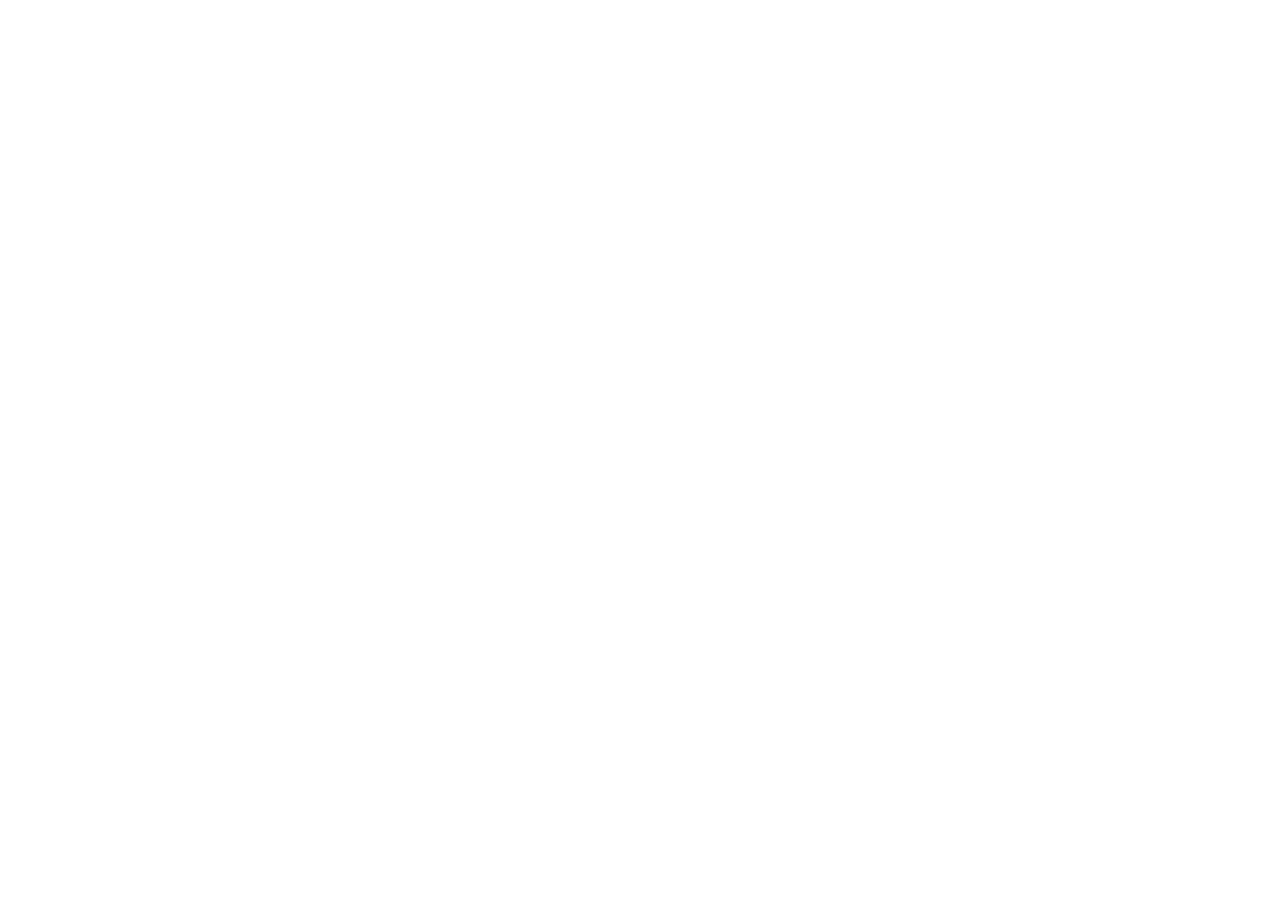
==== dronected.html @ 22ac74b8 "add css and two pages" ====
<!DOCTYPE html>
<html lang="en">
<head>
    <!-- Required meta tags -->
    <meta charset="utf-8">
    <meta name="viewport" content="width=device-width, initial-scale=1, shrink-to-fit=no">
    <link rel="stylesheet" href="index.css">
    <!-- Bootstrap CSS -->
    <link rel="stylesheet" href="https://cdn.jsdelivr.net/npm/bootstrap@4.5.3/dist/css/bootstrap.min.css" integrity="sha384-TX8t27EcRE3e/ihU7zmQxVncDAy5uIKz4rEkgIXeMed4M0jlfIDPvg6uqKI2xXr2" crossorigin="anonymous">

    <title>Ke Wang - Dronected</title>
</head>
<body>
    <script src="https://code.jquery.com/jquery-3.5.1.slim.min.js" integrity="sha384-DfXdz2htPH0lsSSs5nCTpuj/zy4C+OGpamoFVy38MVBnE+IbbVYUew+OrCXaRkfj" crossorigin="anonymous"></script>
    <script src="https://cdn.jsdelivr.net/npm/bootstrap@4.5.3/dist/js/bootstrap.bundle.min.js" integrity="sha384-ho+j7jyWK8fNQe+A12Hb8AhRq26LrZ/JpcUGGOn+Y7RsweNrtN/tE3MoK7ZeZDyx" crossorigin="anonymous"></script>
    

</body>
</html>
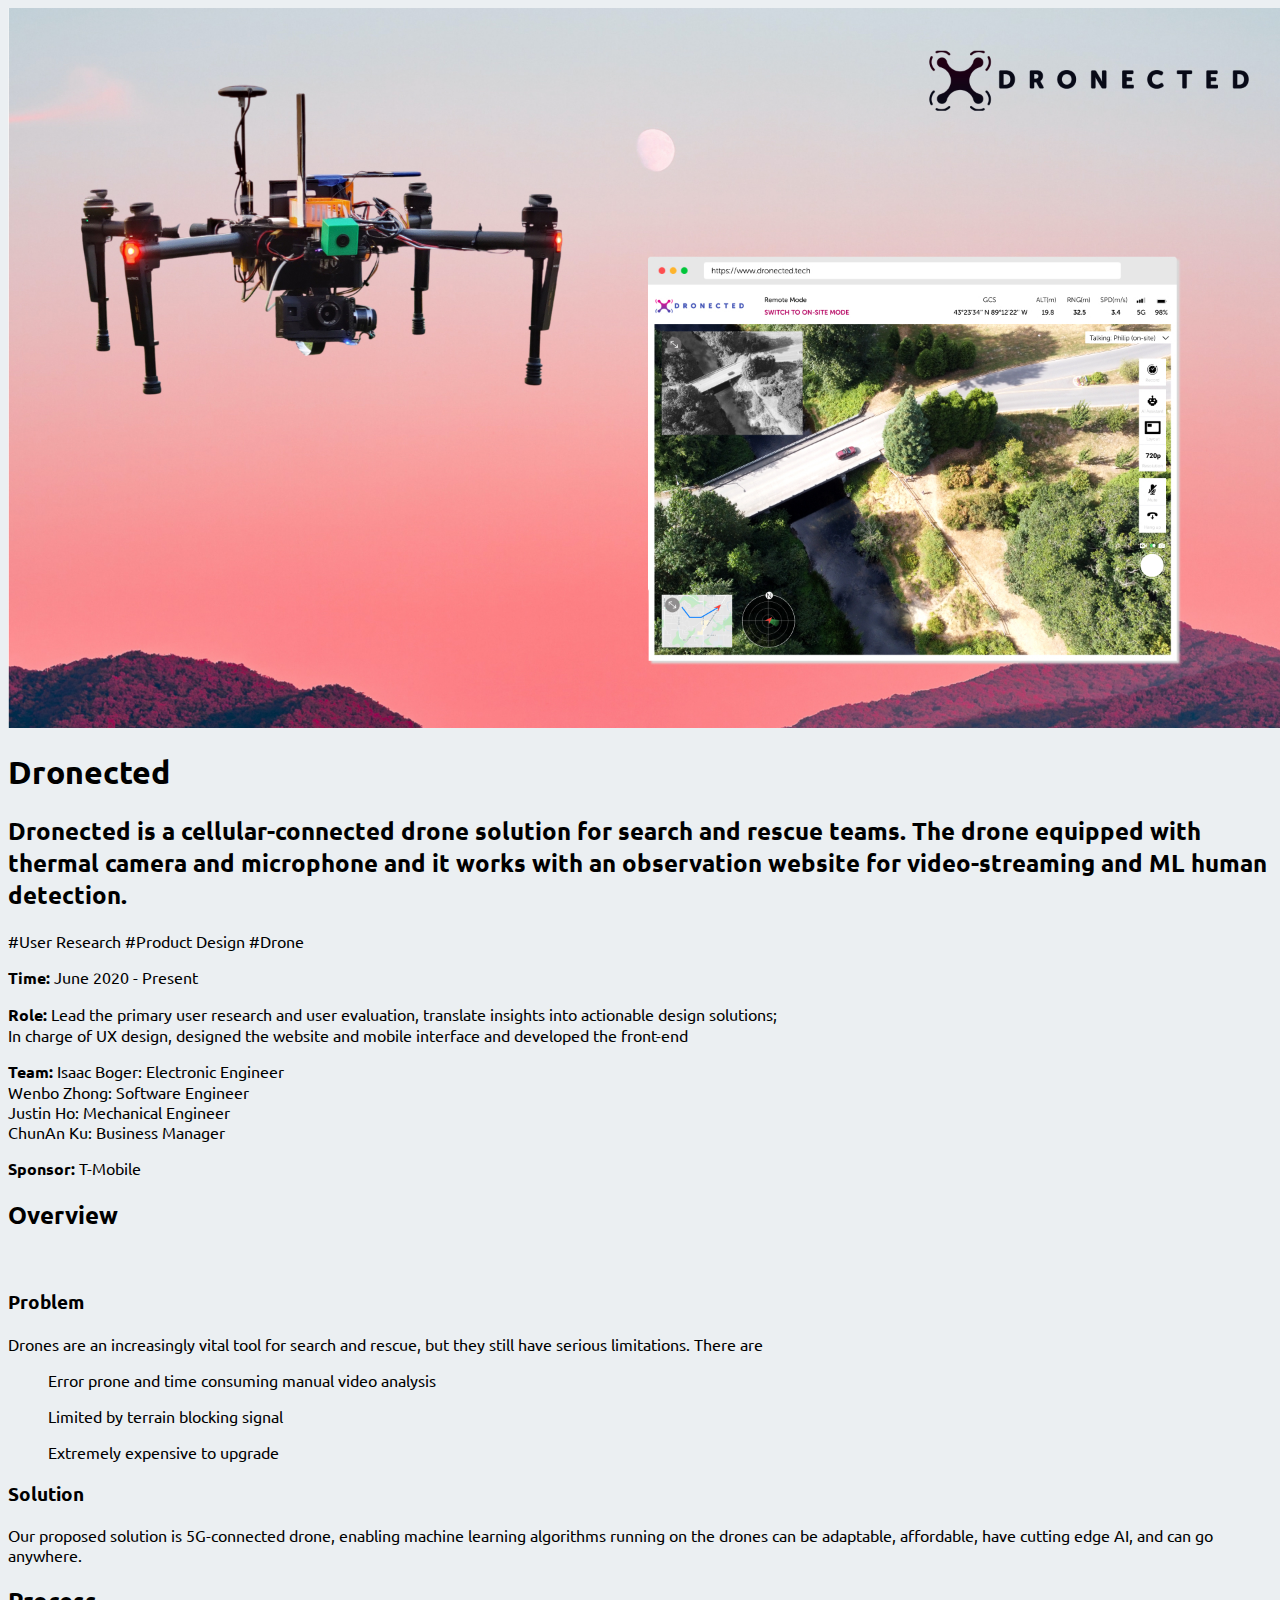
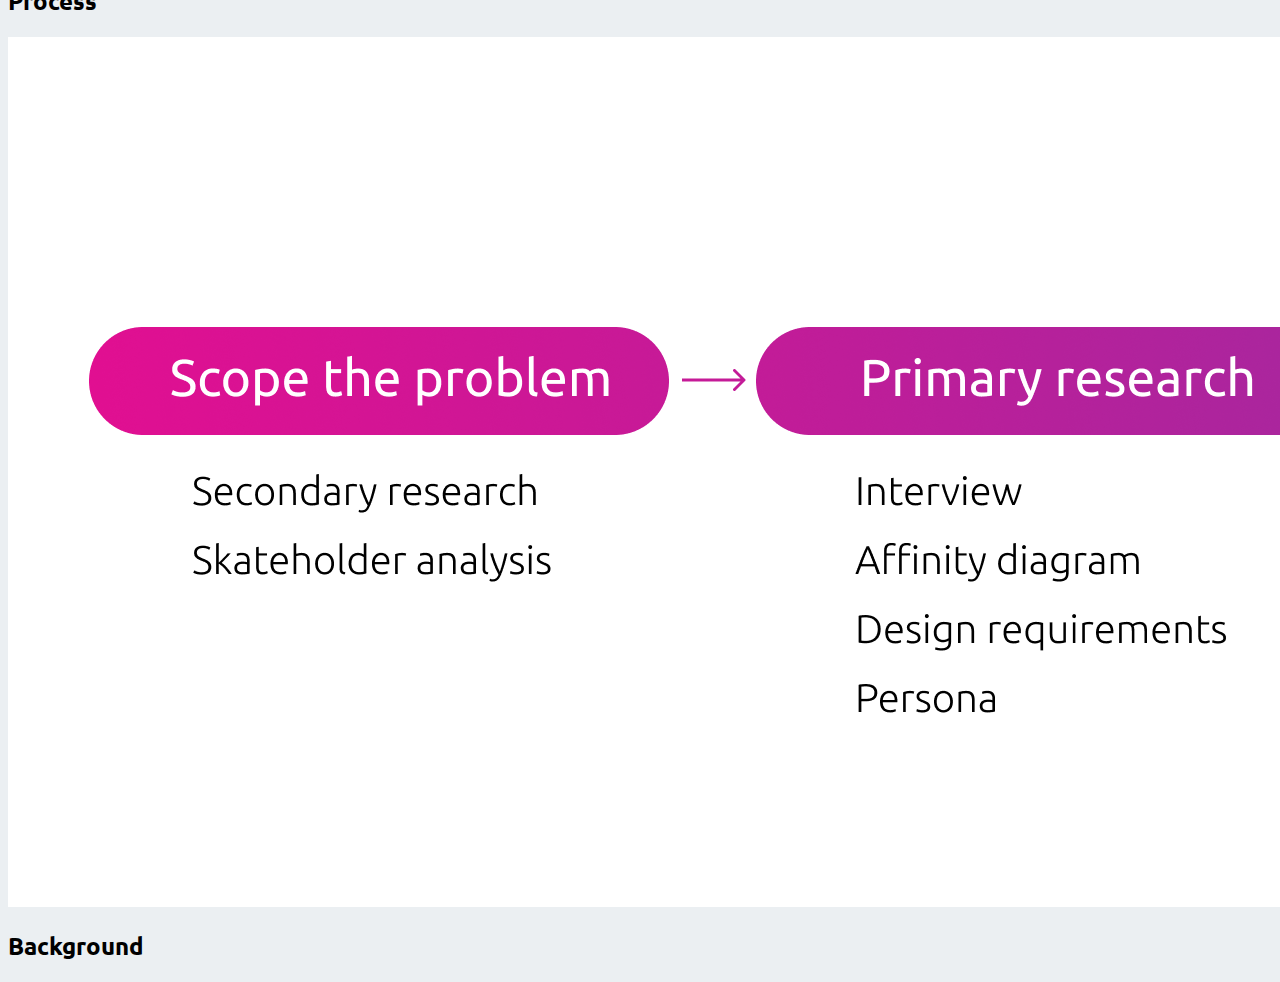
==== commit c08cfab1: "add content and style" ====
--- a/dronected.html
+++ b/dronected.html
@@ -4,16 +4,51 @@
     <!-- Required meta tags -->
     <meta charset="utf-8">
     <meta name="viewport" content="width=device-width, initial-scale=1, shrink-to-fit=no">
-    <link rel="stylesheet" href="index.css">
     <!-- Bootstrap CSS -->
     <link rel="stylesheet" href="https://cdn.jsdelivr.net/npm/bootstrap@4.5.3/dist/css/bootstrap.min.css" integrity="sha384-TX8t27EcRE3e/ihU7zmQxVncDAy5uIKz4rEkgIXeMed4M0jlfIDPvg6uqKI2xXr2" crossorigin="anonymous">
-
+    <link rel="stylesheet" href="index.css">
+    <link rel="preconnect" href="https://fonts.gstatic.com">
+    <link href="https://fonts.googleapis.com/css2?family=Ubuntu:wght@300&display=swap" rel="stylesheet">
     <title>Ke Wang - Dronected</title>
 </head>
 <body>
     <script src="https://code.jquery.com/jquery-3.5.1.slim.min.js" integrity="sha384-DfXdz2htPH0lsSSs5nCTpuj/zy4C+OGpamoFVy38MVBnE+IbbVYUew+OrCXaRkfj" crossorigin="anonymous"></script>
     <script src="https://cdn.jsdelivr.net/npm/bootstrap@4.5.3/dist/js/bootstrap.bundle.min.js" integrity="sha384-ho+j7jyWK8fNQe+A12Hb8AhRq26LrZ/JpcUGGOn+Y7RsweNrtN/tE3MoK7ZeZDyx" crossorigin="anonymous"></script>
-    
+    <img id="banner" src="res/Desktop%20-%205.jpg">
+    <div class="container">
+        <div class="my-5">
+            <h1>Dronected</h1>
+            <h2>Dronected is a cellular-connected drone solution for search and rescue teams. The drone equipped with thermal camera and microphone and it works with an observation website for video-streaming and ML human detection.</h2>
+            <p class="hashtag"> #User Research #Product Design #Drone</p>
+            <p> <b>Time: </b> June 2020 - Present</p>
+            <p> <b>Role: </b> Lead the primary user research and user evaluation, translate insights into actionable design solutions; <br> In charge of UX design, designed the website and mobile interface and developed the front-end</p>
+            <p> <b>Team: </b> Isaac Boger: Electronic Engineer <br> Wenbo Zhong: Software Engineer <br> Justin Ho: Mechanical Engineer <br> ChunAn Ku: Business Manager</p>
+            <p> <b>Sponsor: </b> T-Mobile</p>
+        </div>
+        <div class="my-2">
+            <h2>Overview</h2>
+            <br>
+            <h3>Problem</h3>
+            <p>Drones are an increasingly vital tool for search and rescue, but they still have serious limitations. There are </p>
+            <ul> Error prone and time consuming manual video analysis </ul>
+            <ul> Limited by terrain blocking signal</ul>
+            <ul> Extremely expensive to upgrade</ul>
+            <h3>Solution</h3>
+            <p>Our proposed solution is 5G-connected drone, enabling machine learning algorithms running on the
+                drones can be adaptable,
+                affordable,
+                have cutting edge AI,
+                and can go anywhere.
+        </div>
+        <div class="my-2">
+            <h2>Process</h2>
+            <img src="res/Slice%2023.png" class="img-fluid">
+        </div>
+        <div class="my-2">
+            <h2>Background</h2>
+            <p></p>
+        </div>
+    </div>
 
 </body>
 </html>--- a/index.css
+++ b/index.css
@@ -0,0 +1,12 @@
+body{
+    font-family: 'Ubuntu', sans-serif;
+    background-color: #EBEFF2;
+}
+
+#banner{
+    width:100vw;
+}
+
+.section{
+
+}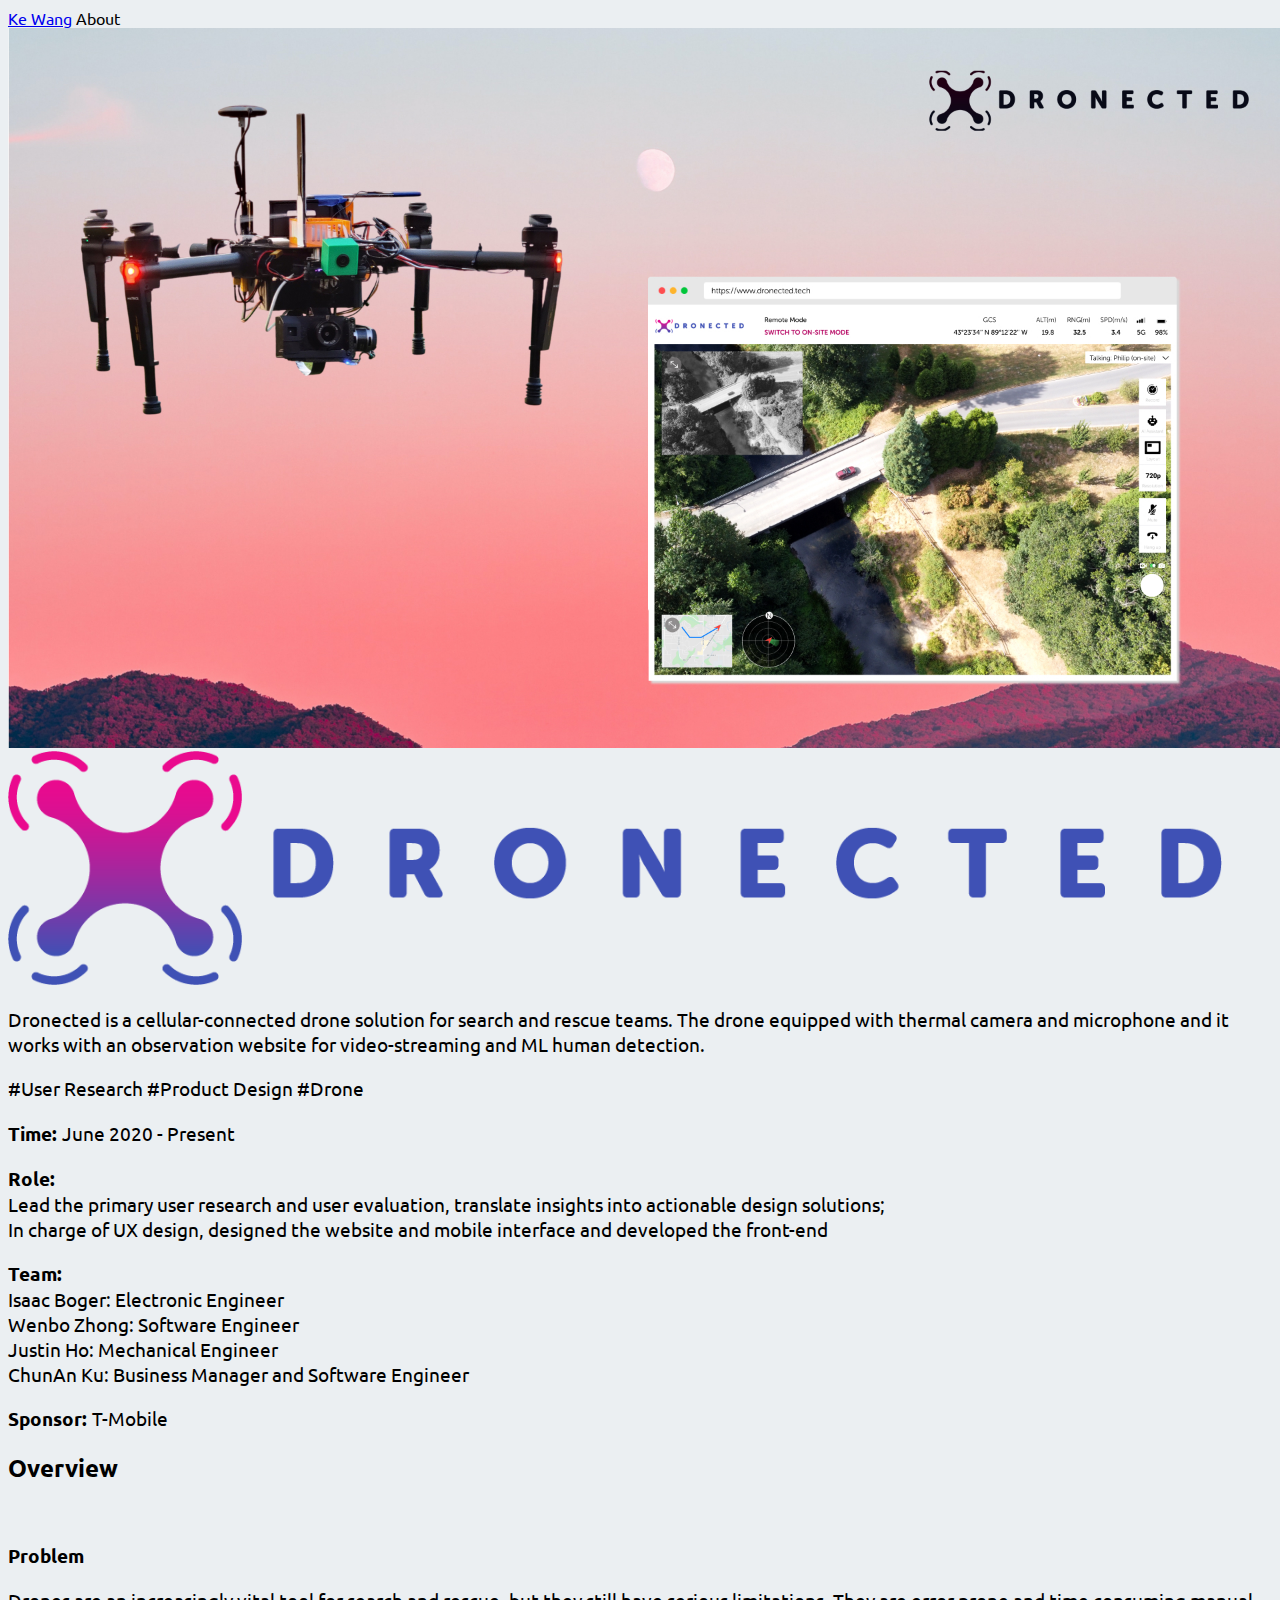
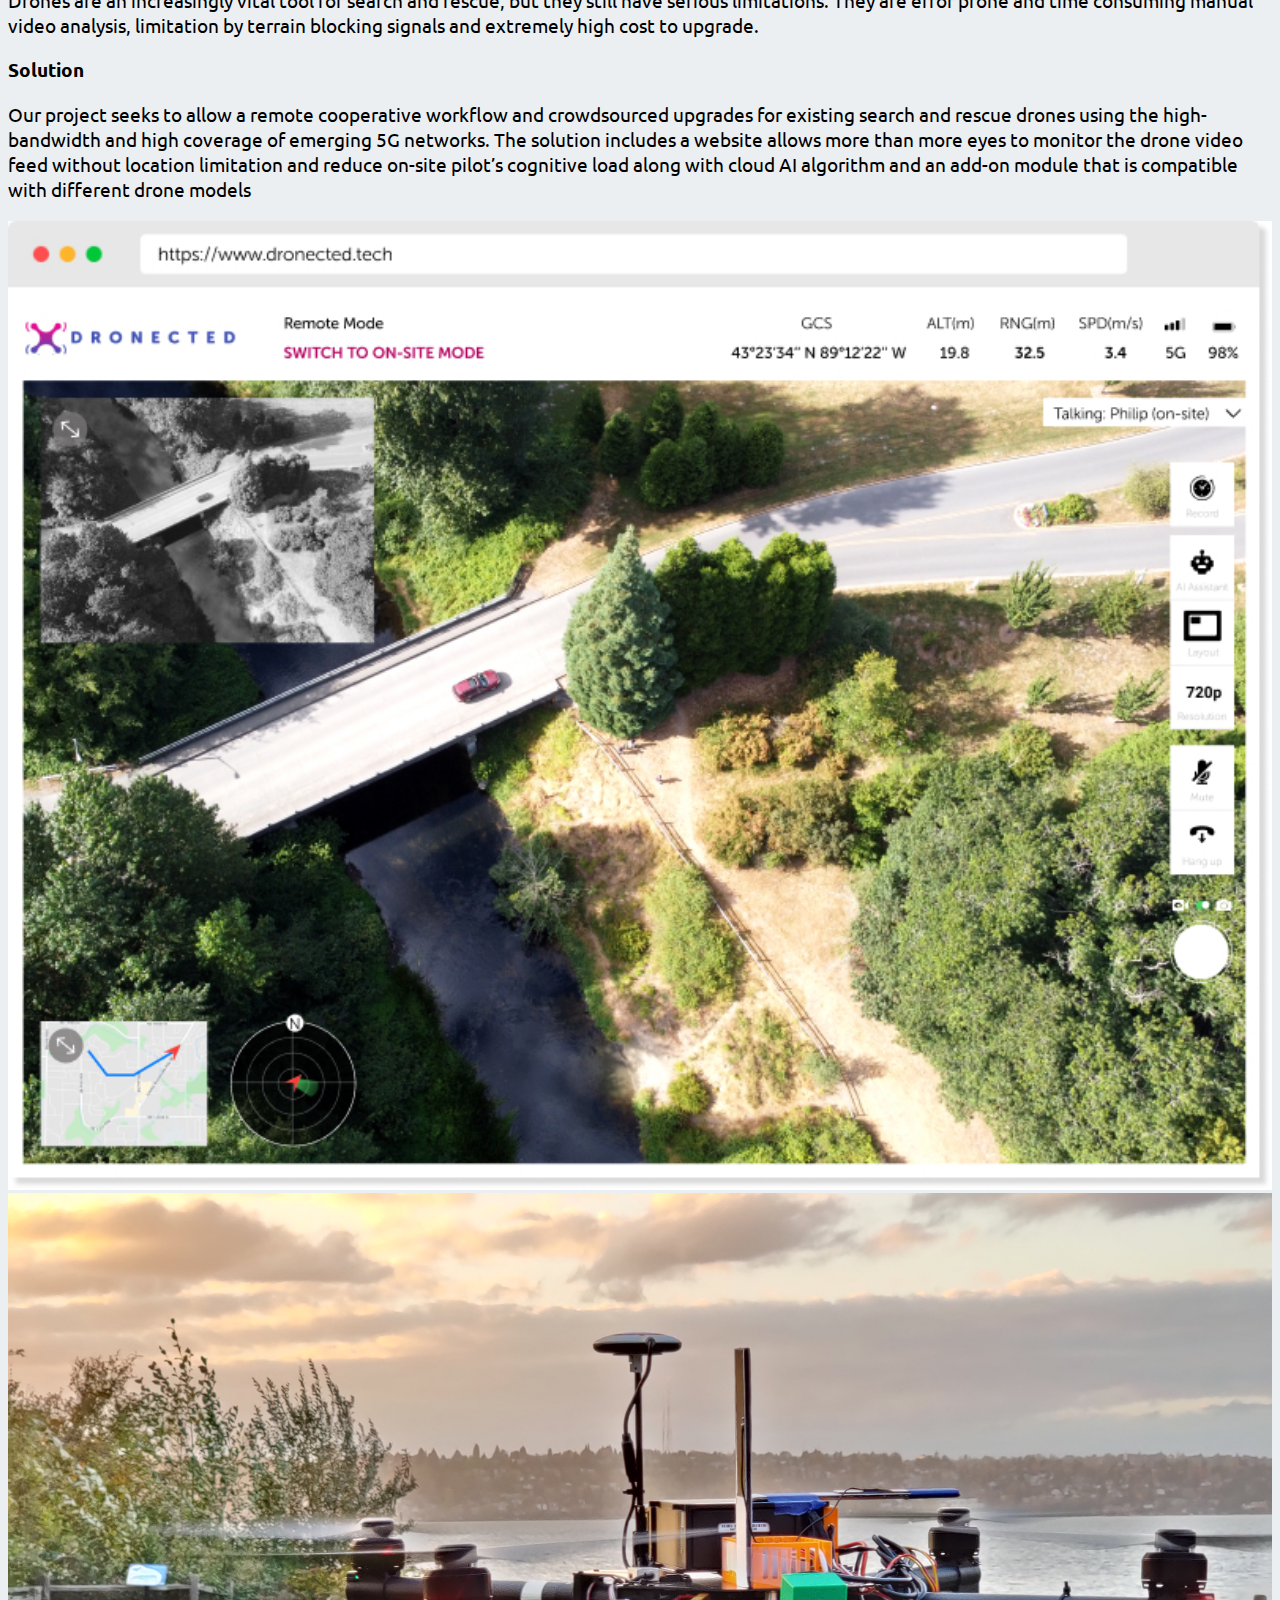
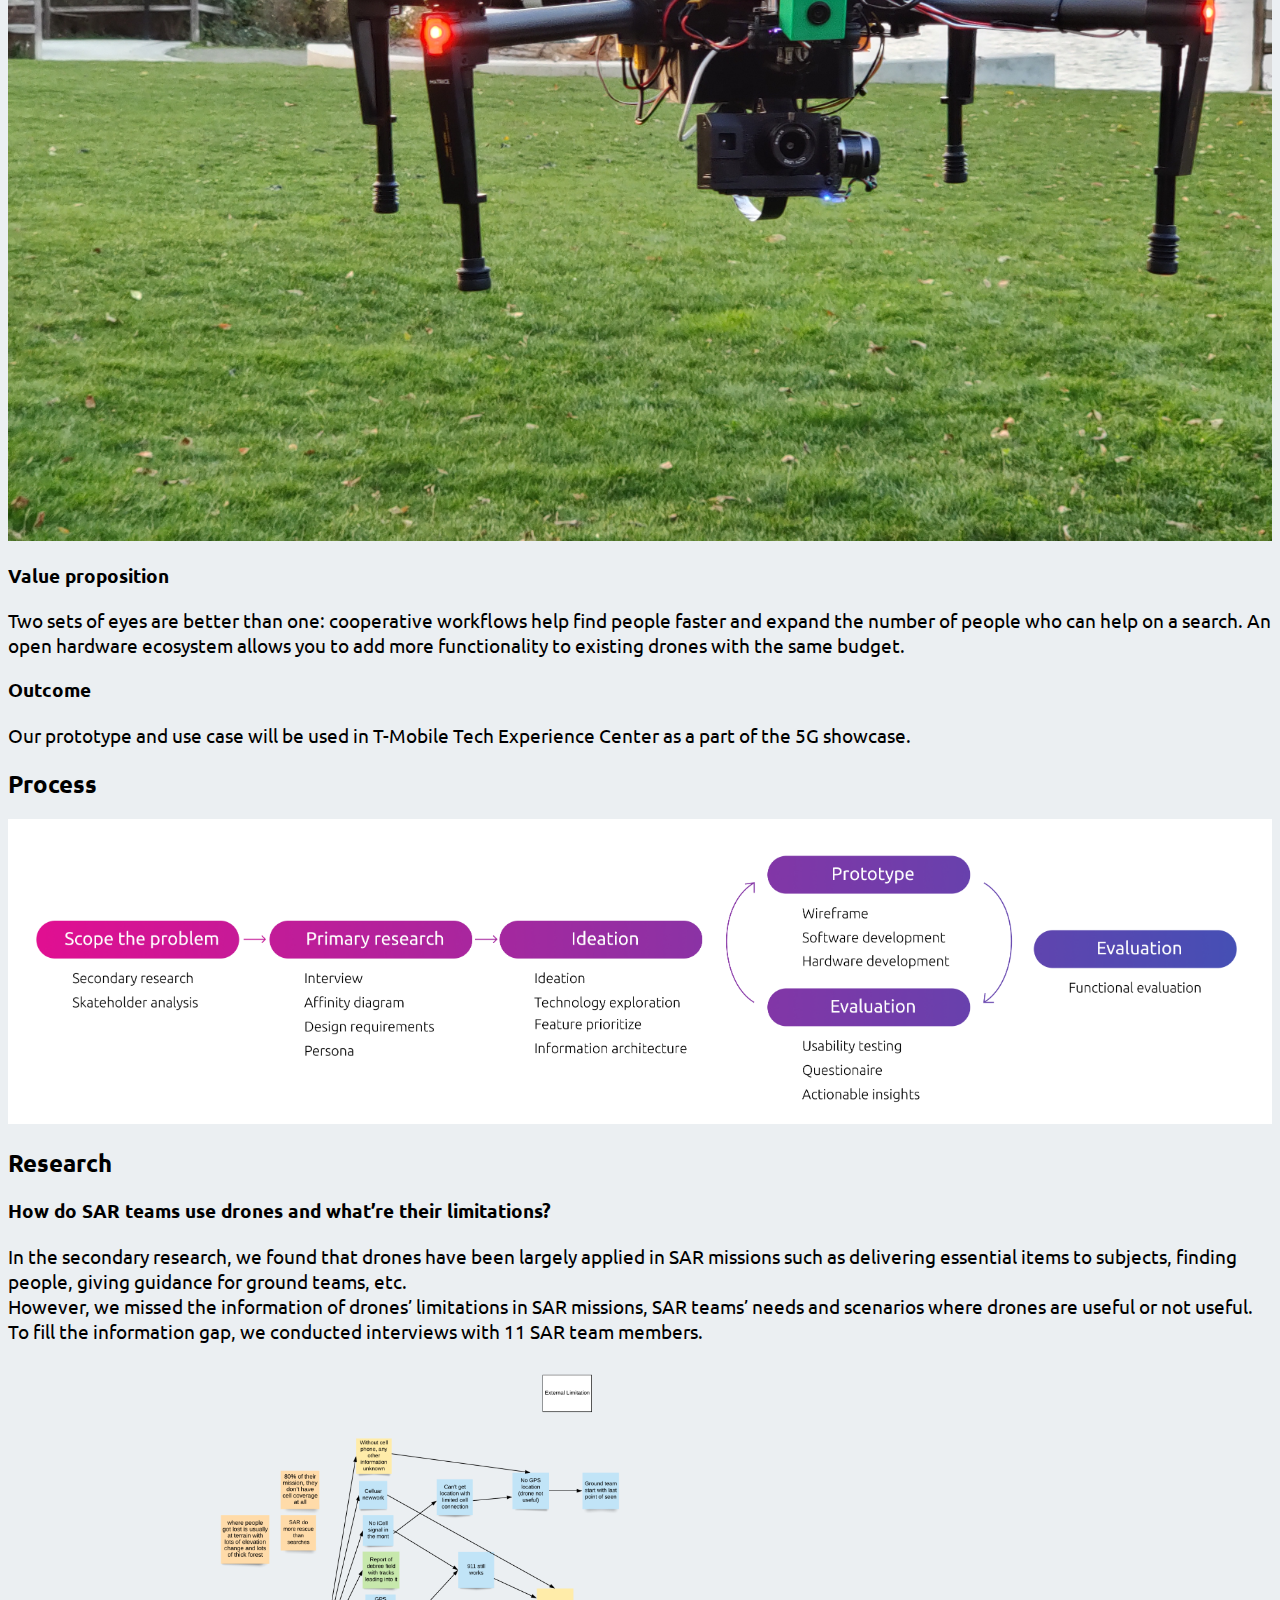
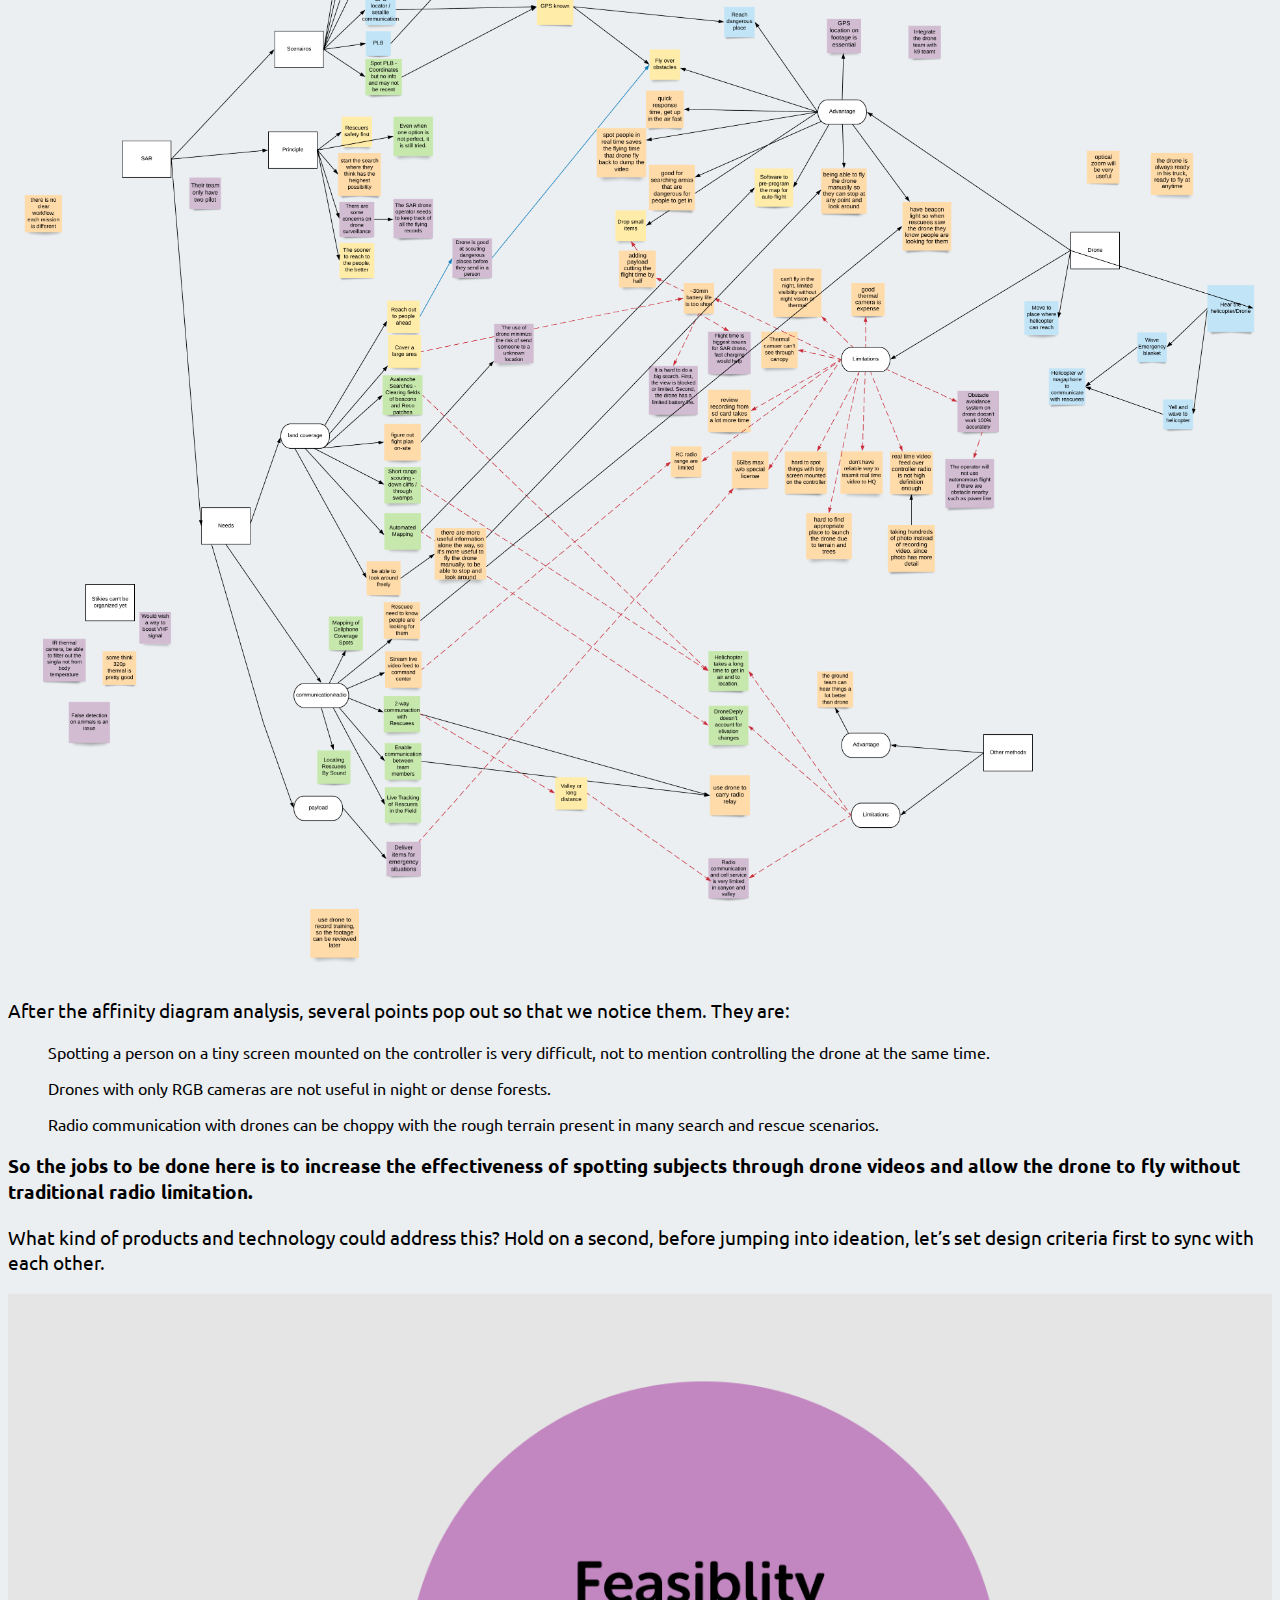
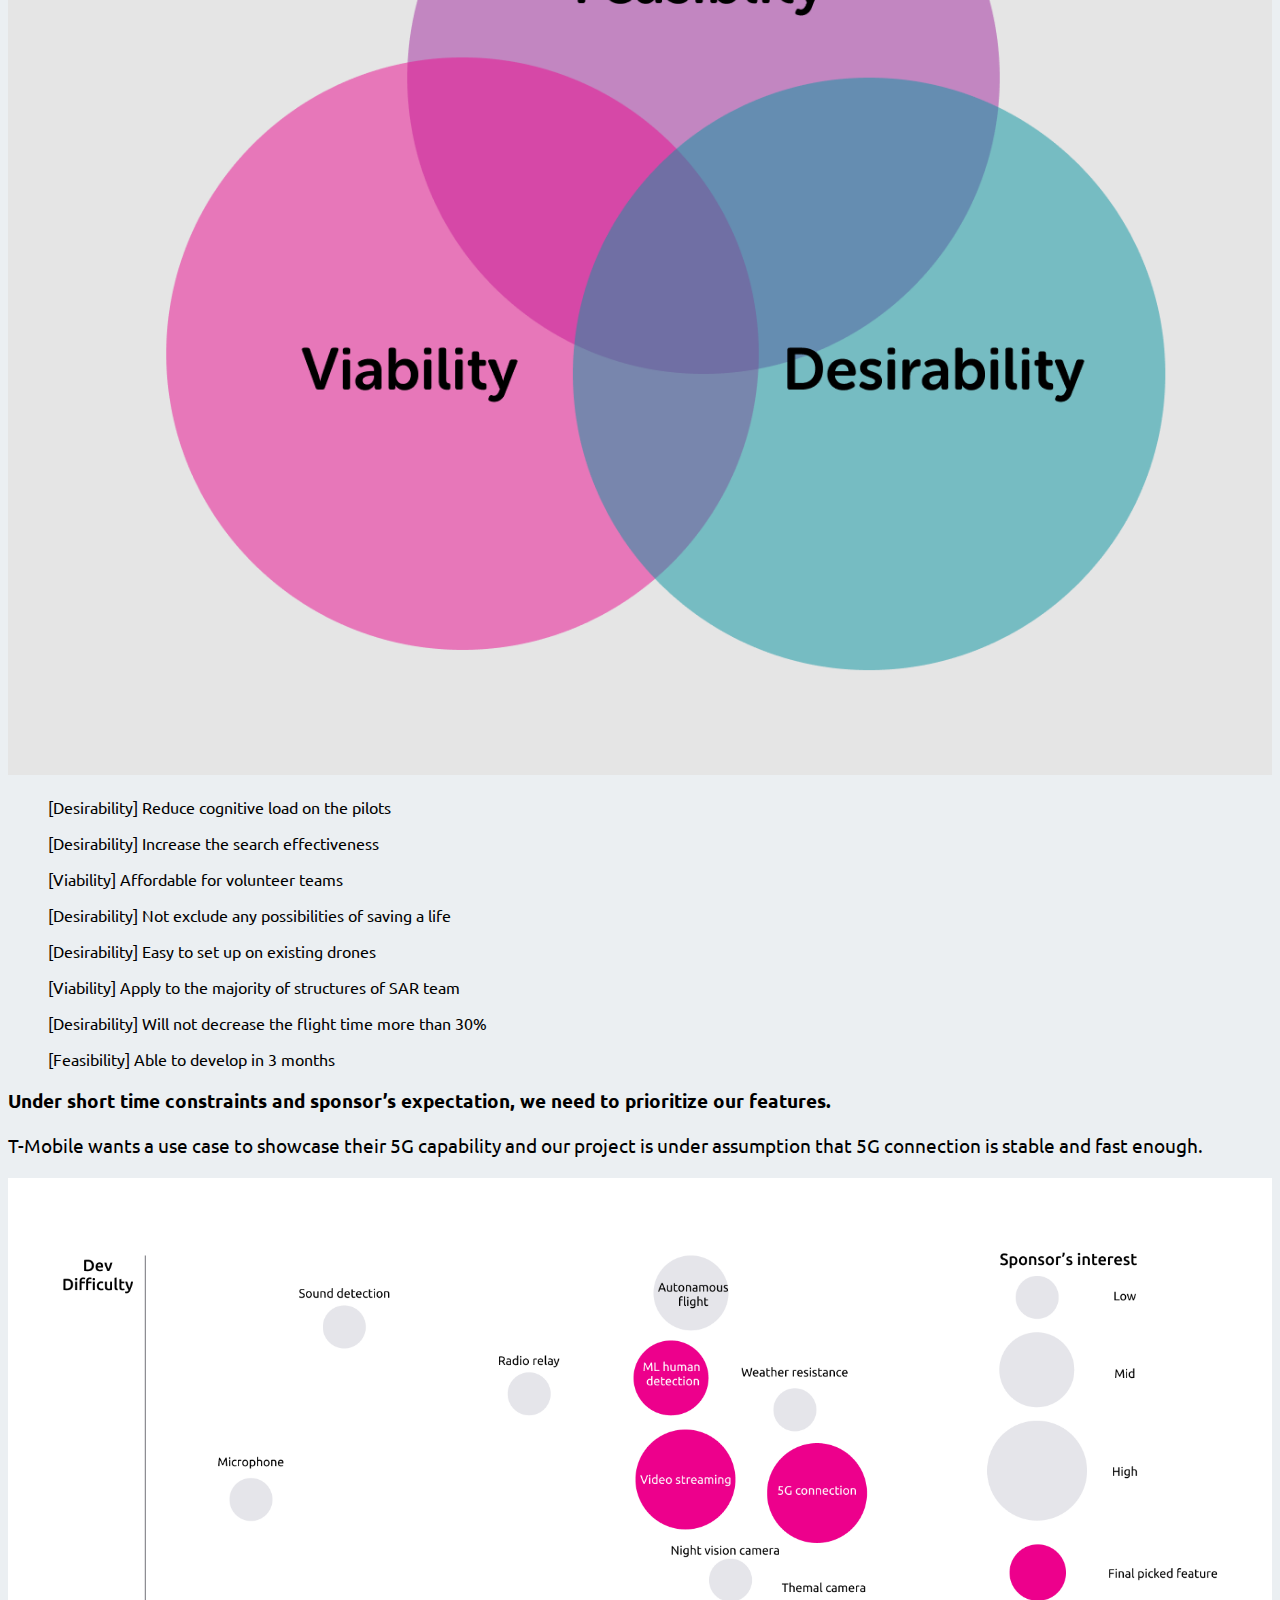
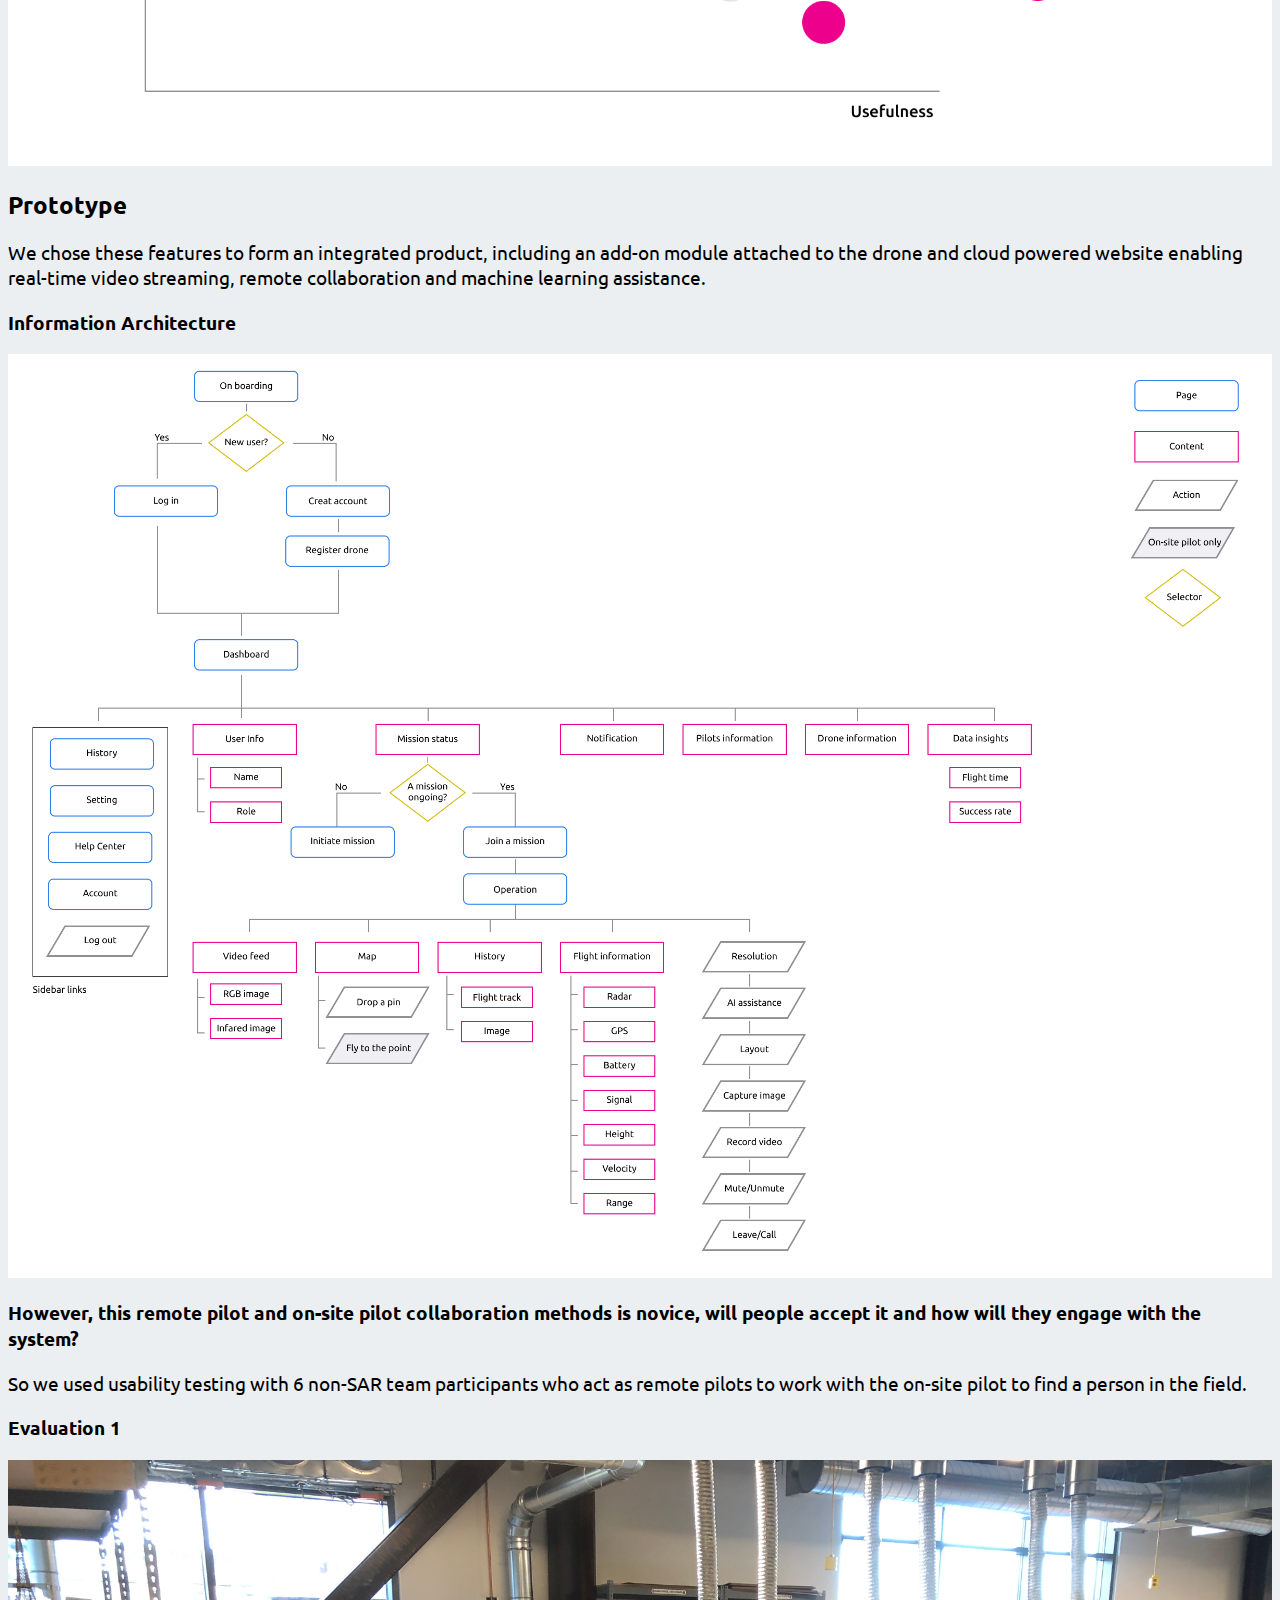
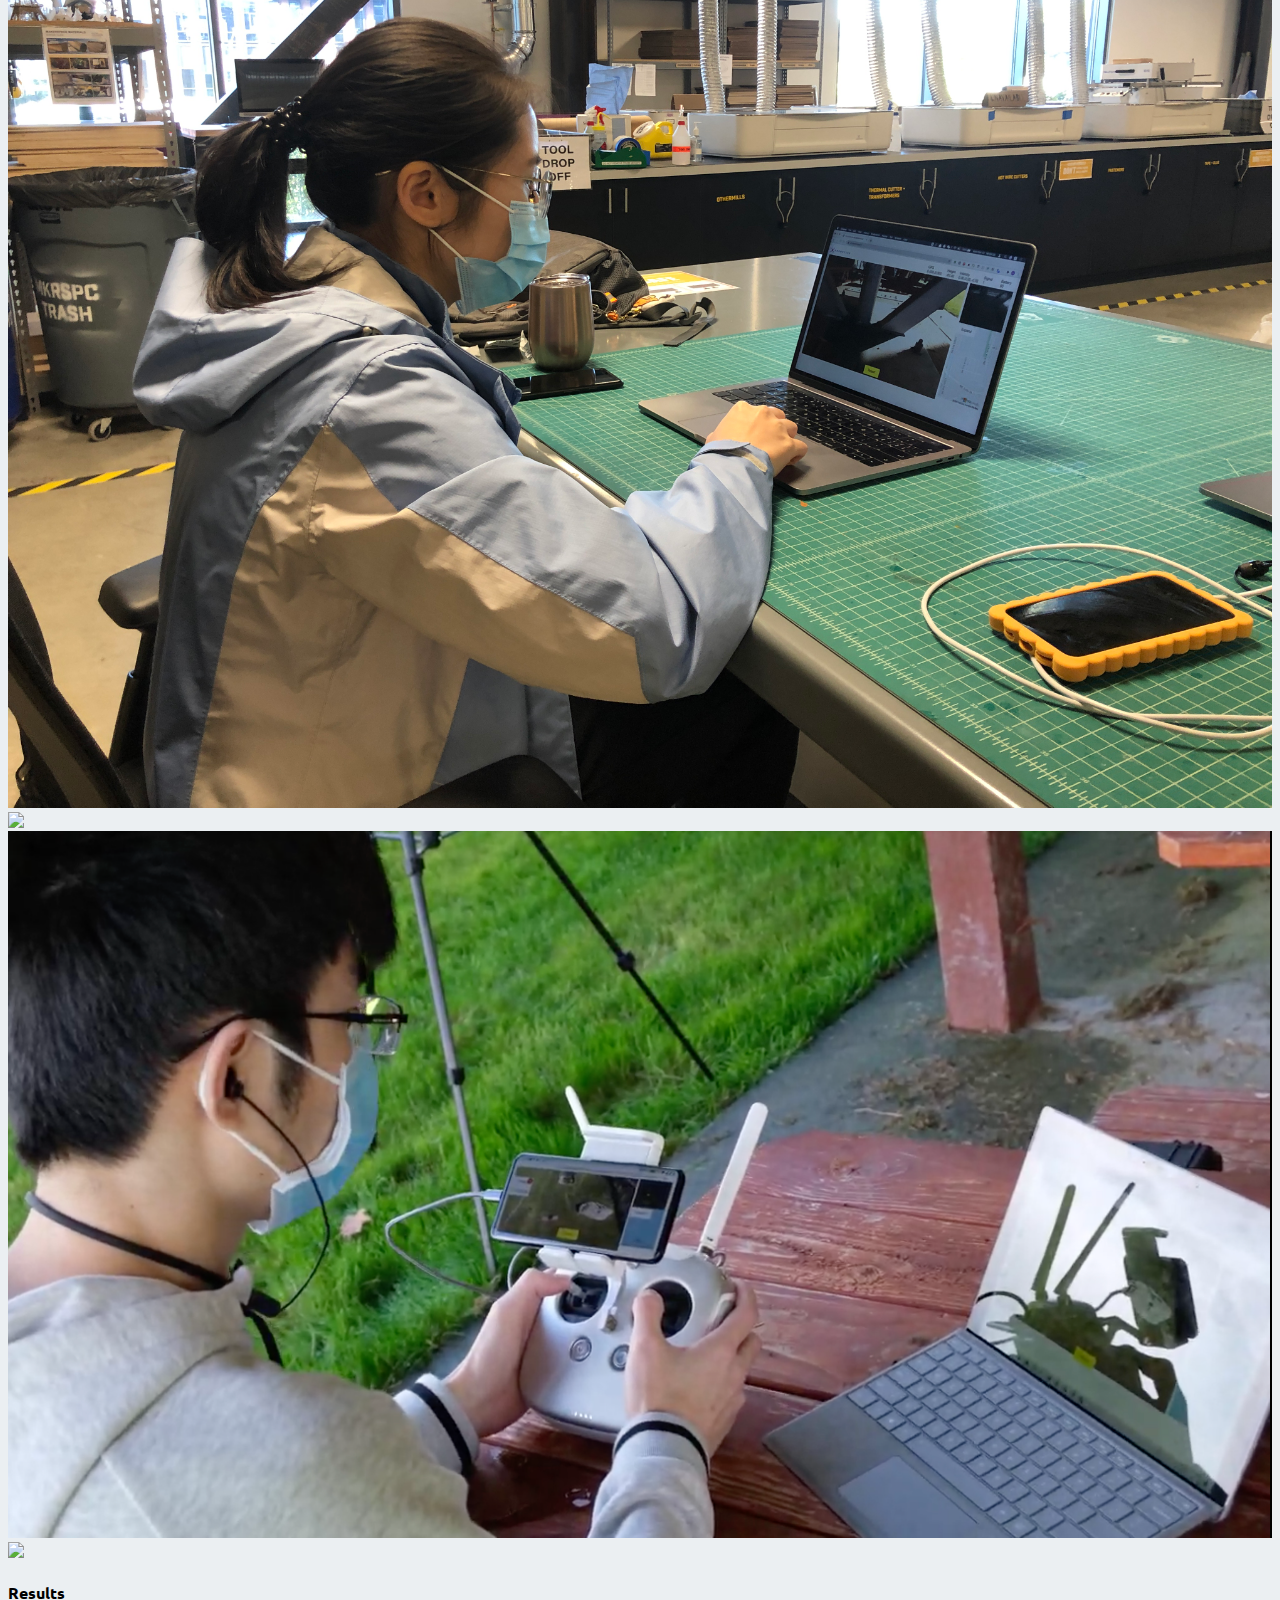
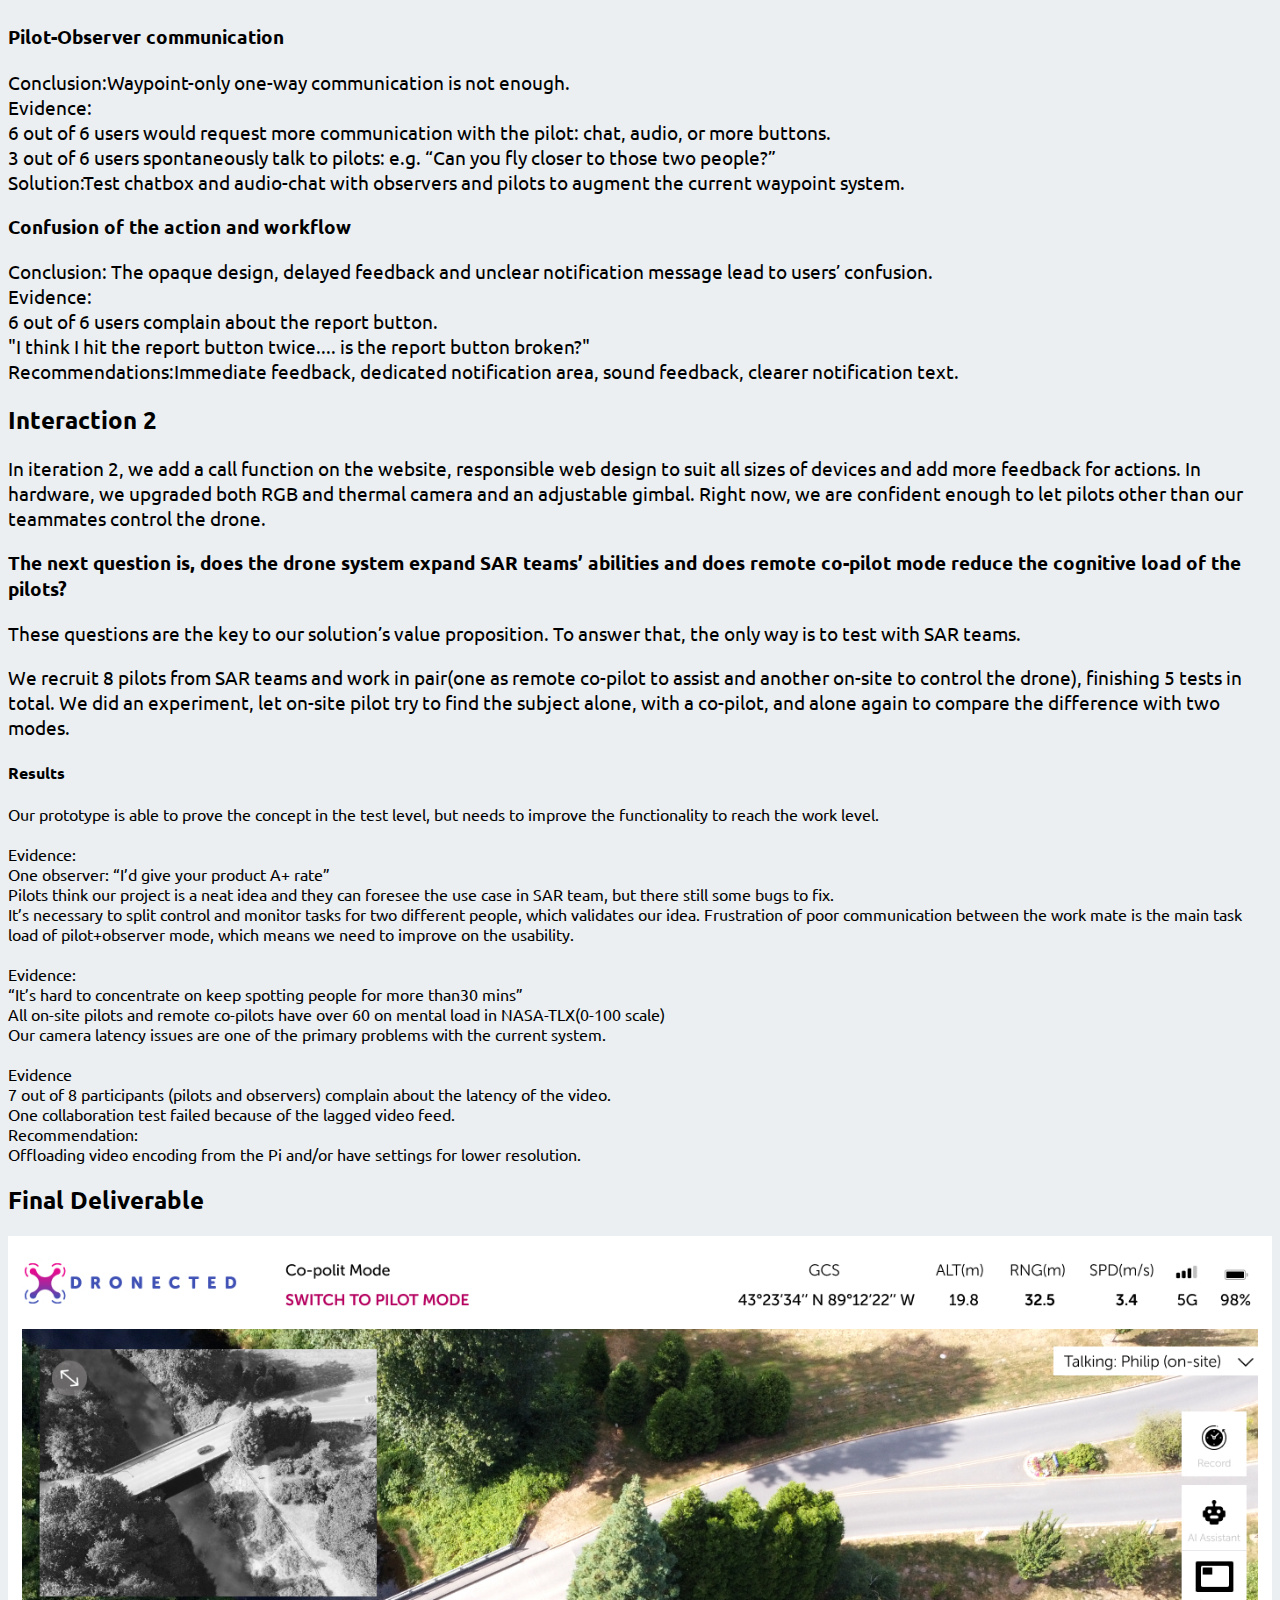
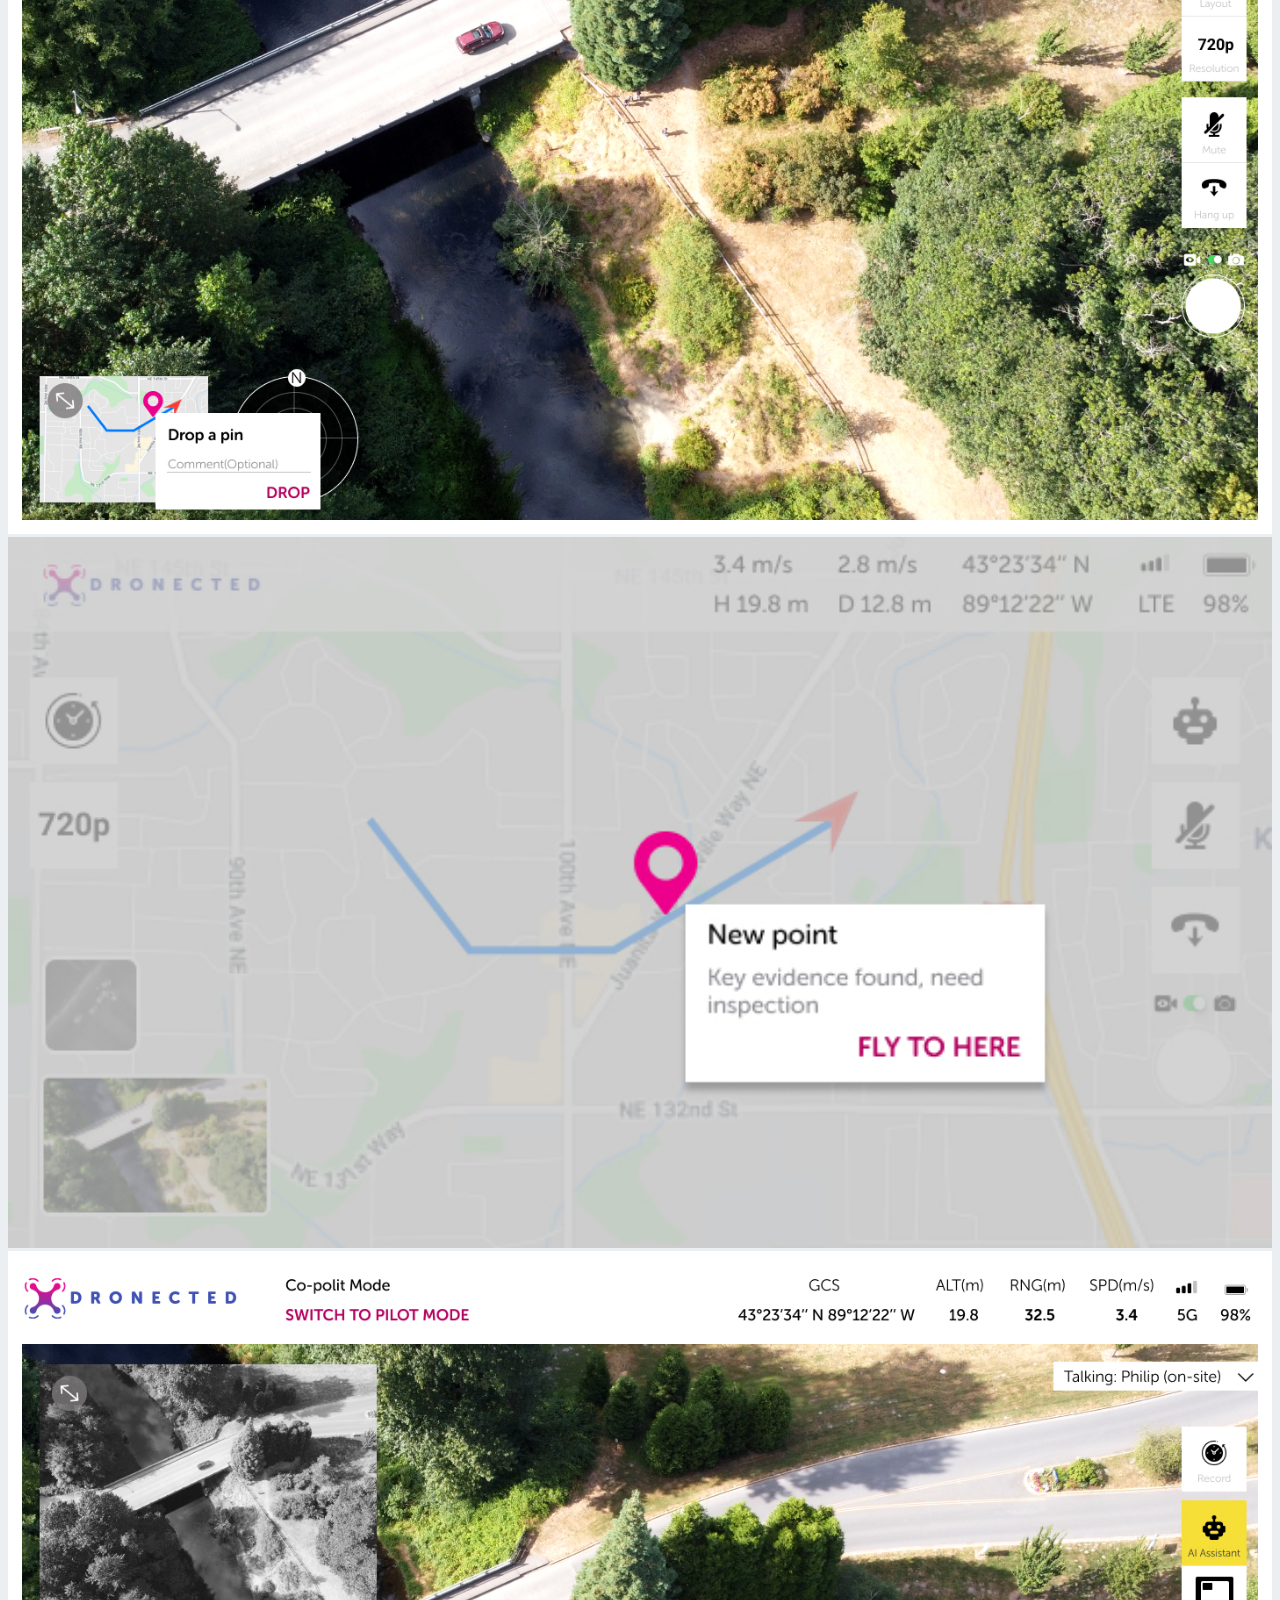
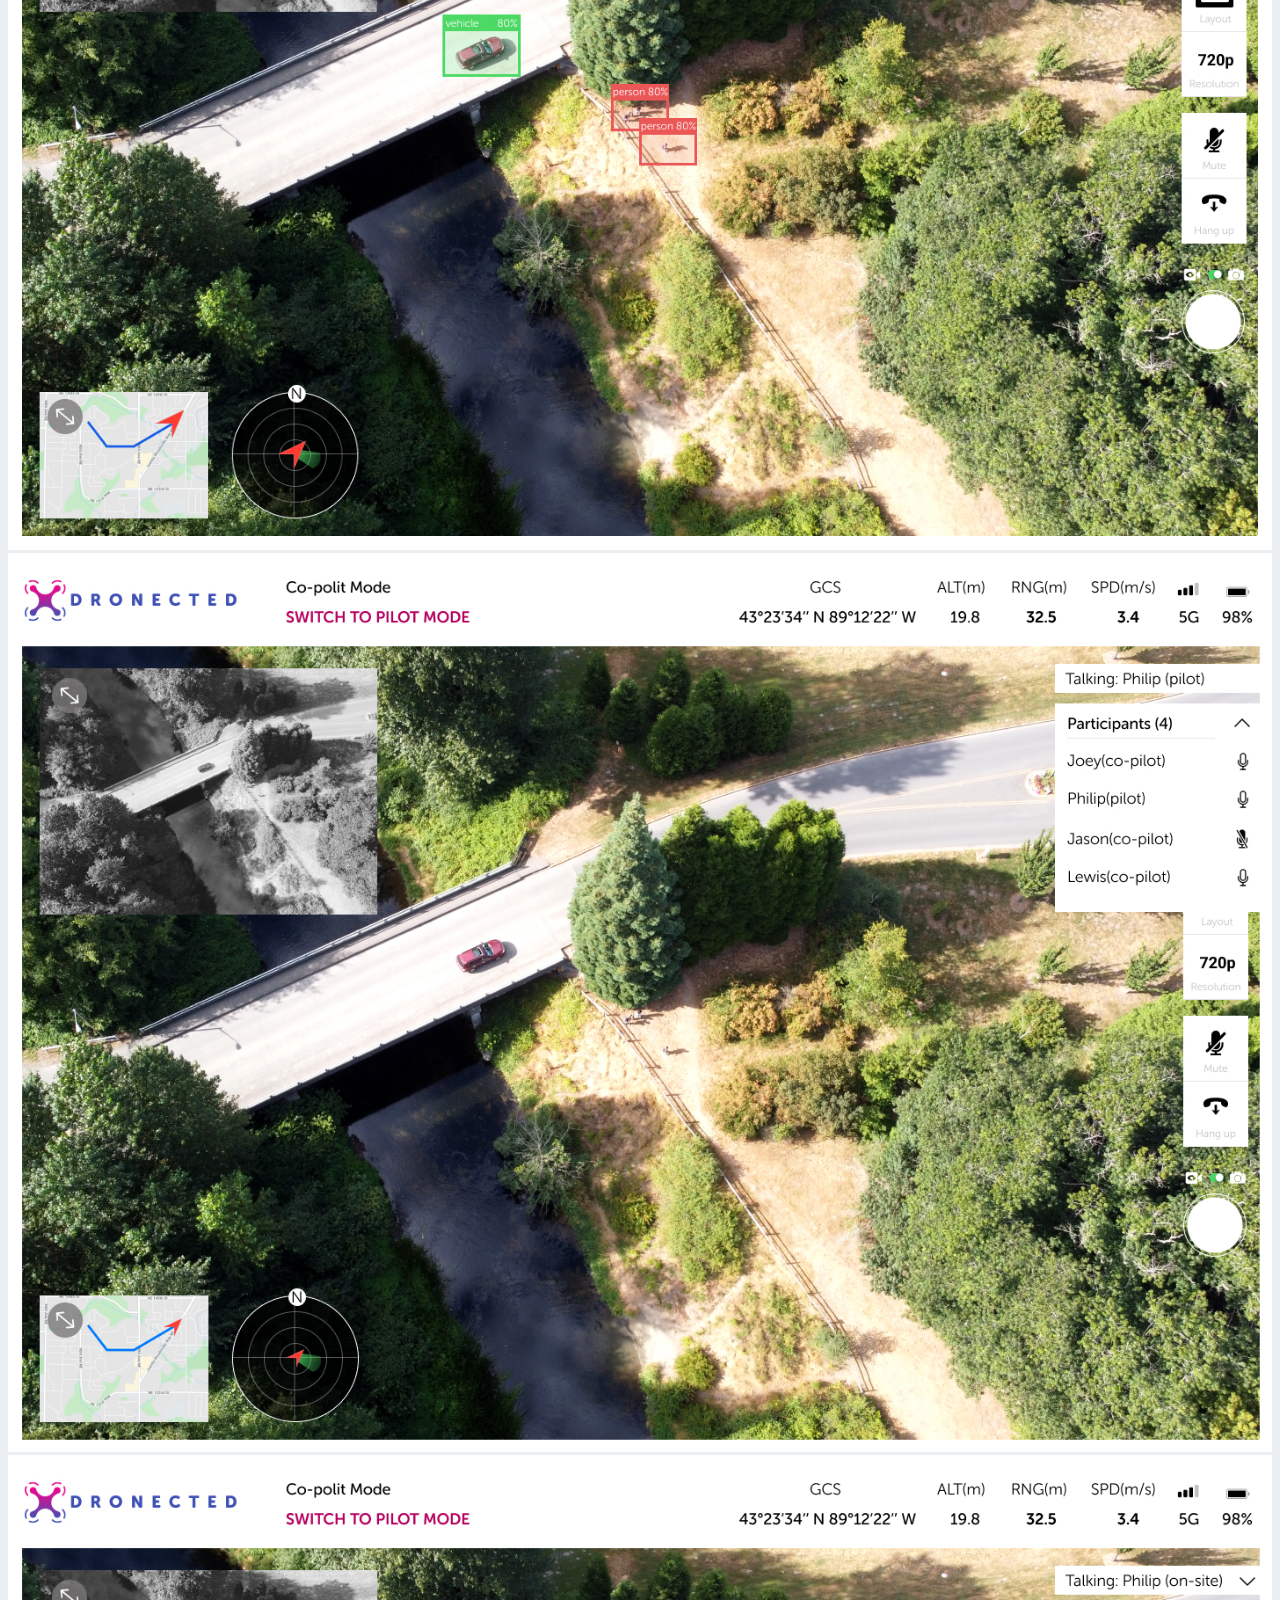
==== commit 8c84eba7: "add content and style" ====
--- a/dronected.html
+++ b/dronected.html
@@ -8,47 +8,155 @@
     <link rel="stylesheet" href="https://cdn.jsdelivr.net/npm/bootstrap@4.5.3/dist/css/bootstrap.min.css" integrity="sha384-TX8t27EcRE3e/ihU7zmQxVncDAy5uIKz4rEkgIXeMed4M0jlfIDPvg6uqKI2xXr2" crossorigin="anonymous">
     <link rel="stylesheet" href="index.css">
     <link rel="preconnect" href="https://fonts.gstatic.com">
-    <link href="https://fonts.googleapis.com/css2?family=Ubuntu:wght@300&display=swap" rel="stylesheet">
+    <link href="https://fonts.googleapis.com/css2?family=Ubuntu" rel="stylesheet">
     <title>Ke Wang - Dronected</title>
 </head>
 <body>
     <script src="https://code.jquery.com/jquery-3.5.1.slim.min.js" integrity="sha384-DfXdz2htPH0lsSSs5nCTpuj/zy4C+OGpamoFVy38MVBnE+IbbVYUew+OrCXaRkfj" crossorigin="anonymous"></script>
     <script src="https://cdn.jsdelivr.net/npm/bootstrap@4.5.3/dist/js/bootstrap.bundle.min.js" integrity="sha384-ho+j7jyWK8fNQe+A12Hb8AhRq26LrZ/JpcUGGOn+Y7RsweNrtN/tE3MoK7ZeZDyx" crossorigin="anonymous"></script>
+    <nav class="navbar sticky-top navbar-light bg-light">
+        <a class="navbar-brand" href="#">Ke Wang</a>
+        <a class="nav-item active"> About </a>
+    </nav>
     <img id="banner" src="res/Desktop%20-%205.jpg">
     <div class="container">
         <div class="my-5">
-            <h1>Dronected</h1>
-            <h2>Dronected is a cellular-connected drone solution for search and rescue teams. The drone equipped with thermal camera and microphone and it works with an observation website for video-streaming and ML human detection.</h2>
+            <img src="res/logo.png">
+            <p>Dronected is a cellular-connected drone solution for search and rescue teams. The drone equipped with thermal camera and microphone and it works with an observation website for video-streaming and ML human detection.</p>
             <p class="hashtag"> #User Research #Product Design #Drone</p>
             <p> <b>Time: </b> June 2020 - Present</p>
-            <p> <b>Role: </b> Lead the primary user research and user evaluation, translate insights into actionable design solutions; <br> In charge of UX design, designed the website and mobile interface and developed the front-end</p>
-            <p> <b>Team: </b> Isaac Boger: Electronic Engineer <br> Wenbo Zhong: Software Engineer <br> Justin Ho: Mechanical Engineer <br> ChunAn Ku: Business Manager</p>
+            <p> <b>Role: </b> <br>Lead the primary user research and user evaluation, translate insights into actionable design solutions; <br> In charge of UX design, designed the website and mobile interface and developed the front-end</p>
+            <p> <b>Team: </b> <br>Isaac Boger: Electronic Engineer <br> Wenbo Zhong: Software Engineer <br> Justin Ho: Mechanical Engineer <br> ChunAn Ku: Business Manager and Software Engineer</p>
             <p> <b>Sponsor: </b> T-Mobile</p>
         </div>
-        <div class="my-2">
+        <div class="my-5">
             <h2>Overview</h2>
             <br>
-            <h3>Problem</h3>
-            <p>Drones are an increasingly vital tool for search and rescue, but they still have serious limitations. There are </p>
-            <ul> Error prone and time consuming manual video analysis </ul>
-            <ul> Limited by terrain blocking signal</ul>
-            <ul> Extremely expensive to upgrade</ul>
-            <h3>Solution</h3>
-            <p>Our proposed solution is 5G-connected drone, enabling machine learning algorithms running on the
-                drones can be adaptable,
-                affordable,
-                have cutting edge AI,
-                and can go anywhere.
+            <h3 class="my-4">Problem</h3>
+            <p>Drones are an increasingly vital tool for search and rescue, but they still have serious limitations. They are error prone and time consuming manual video analysis, limitation by terrain blocking signals and extremely high cost to upgrade.
+            <h3 class="my-4">Solution</h3>
+            <p>Our project seeks to allow a remote cooperative workflow and crowdsourced upgrades for existing search and rescue drones using the high-bandwidth and high coverage of emerging 5G networks. The solution includes a website allows more than more eyes to monitor the drone video feed without location limitation and reduce on-site pilot’s cognitive load along with cloud AI algorithm and an add-on module that is compatible with different drone models</p>
+            <div class="row">
+            <div class="col"><img src="res/software.jpg"></div>
+            <div class="col"><img src="res/hardware.jpg"></div>
+            </div>
+
+            <h3 class="my-4">Value proposition</h3>
+            <p>Two sets of eyes are better than one: cooperative workflows help find people faster and expand the number of people who can help on a search. An open hardware ecosystem allows you to add more functionality to existing drones with the same budget.</p>
+            <h3 class="my-4">Outcome</h3>
+            <p>Our prototype and use case will be used in T-Mobile Tech Experience Center as a part of the 5G showcase.</p>
+
         </div>
         <div class="my-2">
             <h2>Process</h2>
-            <img src="res/Slice%2023.png" class="img-fluid">
+            <img src="res/process.png" class="img-fluid">
+        </div>
+        <div class="my-4">
+            <h2>Research</h2>
+            <h3 class="my-4">How do SAR teams use drones and what’re their limitations?</h3>
+            <p>In the secondary research, we found that drones have been largely applied in SAR missions such as delivering essential items to subjects, finding people, giving guidance for ground teams, etc.
+                <br>However, we missed the information of drones’ limitations in SAR missions​, SAR teams’ needs and scenarios where drones are useful or not useful.
+                <br>To fill the information gap, we conducted interviews with 11 SAR team members.</p>
+            <img src="res/AD.png">
+            <p>After the affinity diagram analysis, several points pop out so that we notice them. They are:
+                <ul>Spotting a person on a tiny screen mounted on the controller is very difficult, not to mention controlling the drone at the same time.</ul>
+                <ul>Drones with only RGB cameras are not useful in night or dense forests.</ul>
+                <ul>Radio communication with drones can be choppy with the rough terrain present in many search and rescue scenarios.</ul>
+            </p>
+            <h3 class="my-4">So the jobs to be done here is to increase the effectiveness of spotting subjects through drone videos and allow the drone to fly without traditional radio limitation.</h3>
+            <p>What kind of products and technology could address this?  Hold on a second, before jumping into ideation, let’s set design criteria first to sync with each other.</p>
+            <img src="res/requirement.png">
+            <p>
+            <ul>[Desirability] Reduce cognitive load on the pilots</ul>
+            <ul>[Desirability] Increase the search effectiveness</ul>
+            <ul>[Viability] Affordable for volunteer teams</ul>
+            <ul>[Desirability] Not exclude any possibilities of saving a life</ul>
+            <ul>[Desirability] Easy to set up on existing drones</ul>
+            <ul>[Viability] Apply to the majority of structures of SAR team</ul>
+            <ul>[Desirability] Will not decrease the flight time more than 30%</ul>
+            <ul>[Feasibility] Able to develop in 3 months</ul>
+            </p>
+            <h3 class="my-4">Under short time constraints and sponsor’s expectation, we need to prioritize our features.</h3>
+            <p>T-Mobile wants a use case to showcase their 5G capability and our project is under assumption that 5G connection is stable and fast enough.</p>
+            <img src="res/prioritize.png">
         </div>
         <div class="my-2">
-            <h2>Background</h2>
-            <p></p>
+            <h2>Prototype</h2>
+            <p>We chose these features to form an integrated product, including an add-on module attached to the drone and cloud powered website enabling real-time video streaming, remote collaboration and machine learning assistance.</p>
+            <h3 class="my-4">Information Architecture</h3>
+            <img src="res/IA.png">
+            <h3 class="my-4">However, this remote pilot and on-site pilot collaboration methods is novice, will people accept it and how will they engage with the system?</h3>
+            <p>So we used usability testing with 6 non-SAR team participants who act as remote pilots to work with the on-site pilot to find a person in the field.</p>
+            <h3 class="my-4">Evaluation 1</h3>
+            <div class="row">
+                <div class="col"><img src="res/remote-pic.JPG"></div>
+                <div class="col"><img src="res/remote-screen.png"></div>
+            </div>
+            <div class="row">
+                <div class="col"><img src="res/onsite-pic.png"></div>
+                <div class="col"><img src="res/onsite-pic1.jpg"></div>
+            </div>
+            <h4>Results</h4>
+            <p><b>Pilot-Observer communication</b></p>
+            <p>Conclusion:Waypoint-only one-way communication is not enough.
+                <br>Evidence:
+                <br>6 out of 6 users would request more communication with the pilot: chat, audio, or more buttons.
+                <br>3 out of 6 users spontaneously talk to pilots: e.g. “Can you fly closer to those two people?”
+                <br>Solution:Test chatbox and audio-chat with observers and pilots to augment the current waypoint system.
+            </p>
+            <p><b>Confusion of the action and workflow</b></p>
+            <p>Conclusion: The opaque design, delayed feedback and unclear notification message lead to users’ confusion.
+                <br>Evidence:
+                <br>6 out of 6 users complain about the report button.
+                <br>"I think I hit the report button twice.... is the report button broken?"
+                <br>Recommendations:Immediate feedback, dedicated notification area, sound feedback, clearer notification text.
+            </p>
+        </div>
+        <div class="my-2">
+            <h2>Interaction 2</h2>
+            <p>In iteration 2, we add a call function on the website, responsible web design to suit all sizes of devices and add more feedback for actions. In hardware, we upgraded both RGB and thermal camera and an adjustable gimbal. Right now, we are confident enough to let pilots other than our teammates control the drone.</p>
+            <h3>The next question is, does the drone system expand SAR teams’ abilities and does remote co-pilot mode reduce the cognitive load of the pilots?</h3>
+            <p>These questions are the key to our solution’s value proposition. To answer that, the only way is to test with SAR teams.</p>
+            <p>We recruit 8 pilots from SAR teams and work in pair(one as remote co-pilot to assist and another on-site to control the drone), finishing 5 tests in total. We did an experiment, let on-site pilot try to find the subject alone, with a co-pilot, and alone again to compare the difference with two modes.</p>
+            <h4>Results</h4>
+            <p><li>Our prototype is able to prove the concept in the test level, but needs to improve the functionality to reach the work level.</li>
+                <br> Evidence:
+                <br>One observer: “I’d give your product A+ rate”
+                <br>Pilots think our project is a neat idea and they can foresee the use case in SAR team, but there still some bugs to fix.
+                <li>It’s necessary to split control and monitor tasks for two different people, which validates our idea. Frustration of poor communication between the work mate is the main task load of pilot+observer mode, which means we need to improve on the usability.</li>
+                <br> Evidence:
+                <br>“It’s hard to concentrate on keep spotting people for more than30 mins”
+                <br> All on-site pilots and remote co-pilots have over 60 on mental load in NASA-TLX(0-100 scale)
+                <li>Our camera latency issues are one of the primary problems with the current system.</li>
+                <br>Evidence
+                <br>7 out of 8 participants (pilots and observers) complain about the latency of the video.
+                <br>One collaboration test failed because of the lagged video feed.
+                <br>Recommendation:
+                <br>Offloading video encoding from the Pi and/or have settings for lower resolution.
+            </p>
+        </div>
+        <div class="my-2">
+            <h2>Final Deliverable</h2>
+            <img src="res/Pin%20on%20map.jpg">
+            <img src="res/Fly%20to%20point.jpg">
+            <img src="res/AI.jpg">
+            <img src="res/Show%20participant.jpg">
+            <img src="res/Mute.jpg">
+        </div>
+        <div class="my-2">
+            <h2>To be continued</h2>
+            <p>The last step is to let our sponsors to try it out and develop all the design. Stay tuned to our final presentation and product!</p>
+        </div>
+        <div class="my-2">
+            <h2>Reflection</h2>
+            <p>1. Always over prepare for the field testing, including battery, backup hardware and cellular data. A scheduled user testing session costs a lot of time and budget.​
+                ​
+                2. Involving engineers in the design process will help the team be on the same page and bring their perspectives. I invited engineers to participate in interviews, discuss evaluation plans, observe evaluations and analyze research results. They can get the striking and fresh information directly from users and feel the ownership of the research results. I don’t need to spend more effort in convincing them to adopt my ideas.
+                ​
+                3. Always research and evaluation while design and development. Whenever we have some uncertain areas or challenges, we will seek out help, either consulting with experts or validating with users. As designers or developers, we always try to defend our work, so it’s necessary to test it with real users. </p>
         </div>
     </div>
 
 </body>
+<footer></footer>
 </html>--- a/index.css
+++ b/index.css
@@ -9,4 +9,16 @@
 
 .section{
 
+}
+
+img{
+    width:100%;
+}
+
+p{
+    font-size: larger;
+}
+
+h1{
+    font-weight : 700;
 }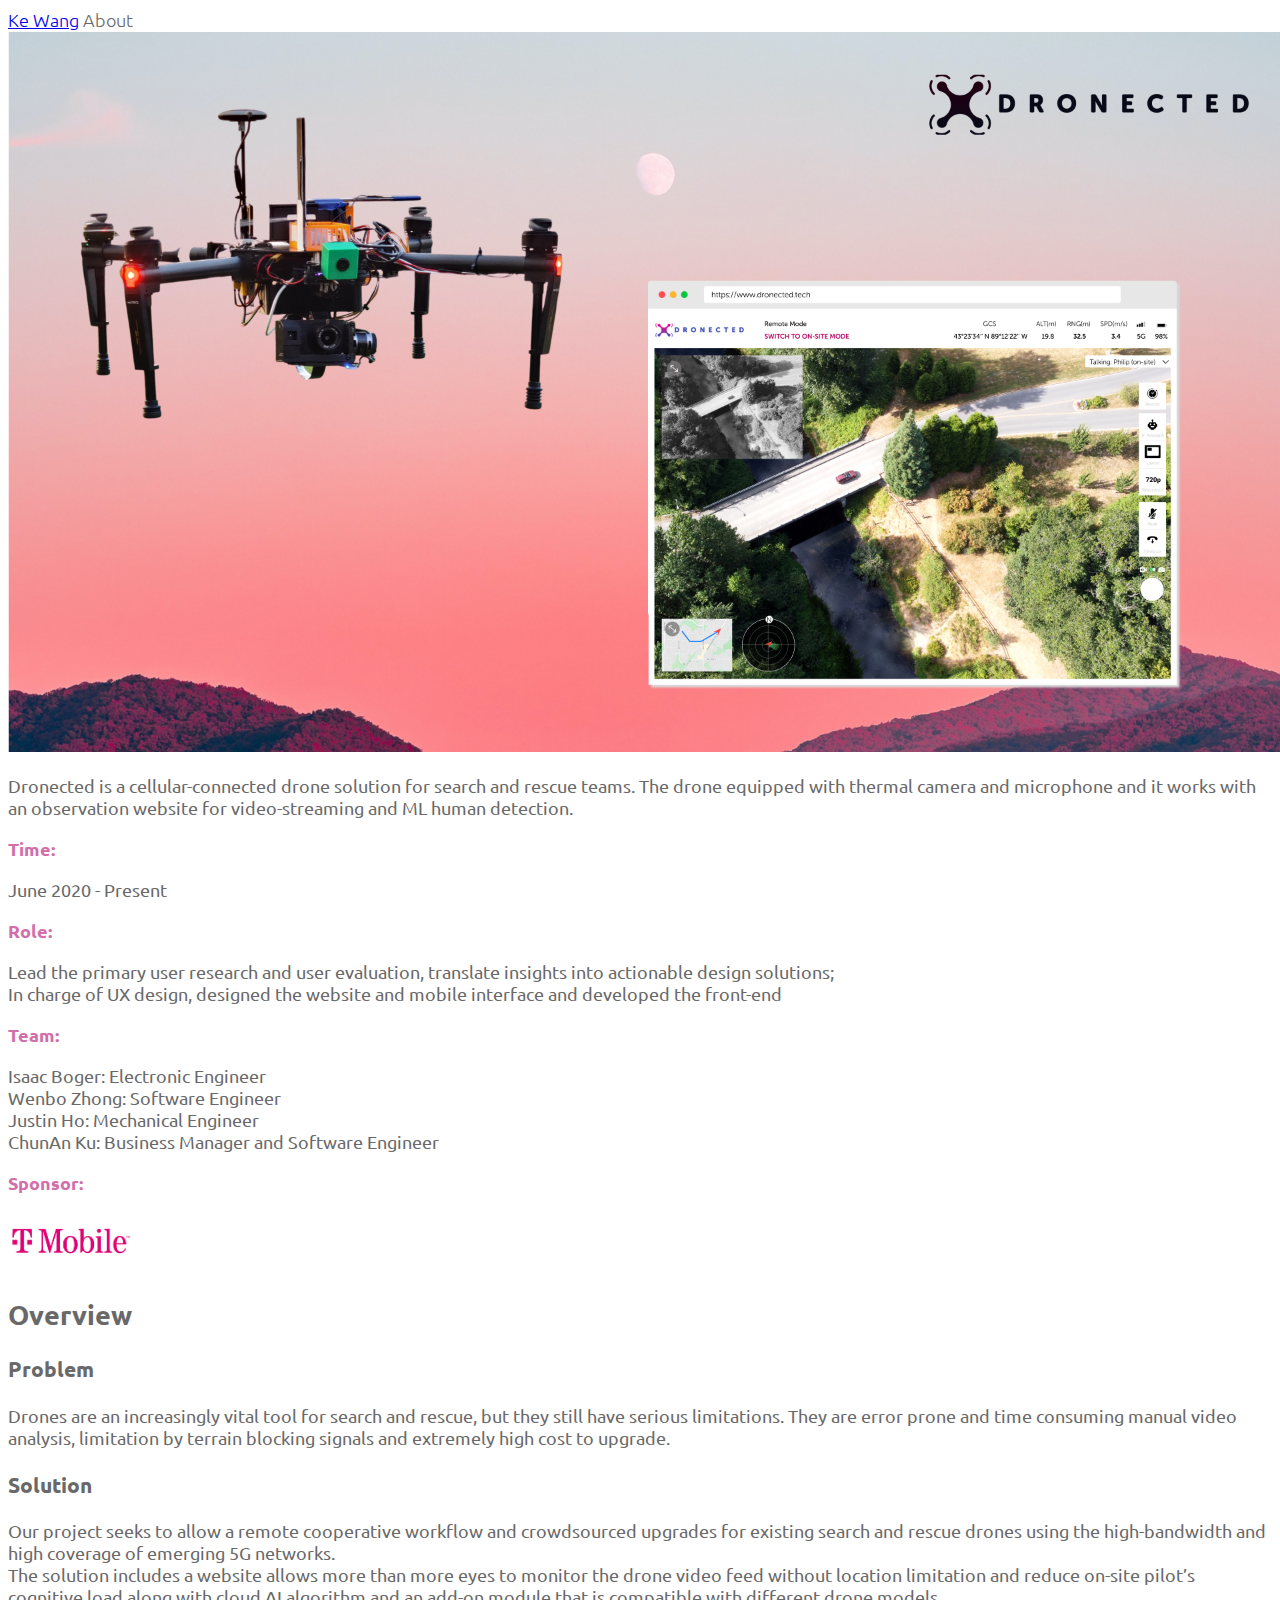
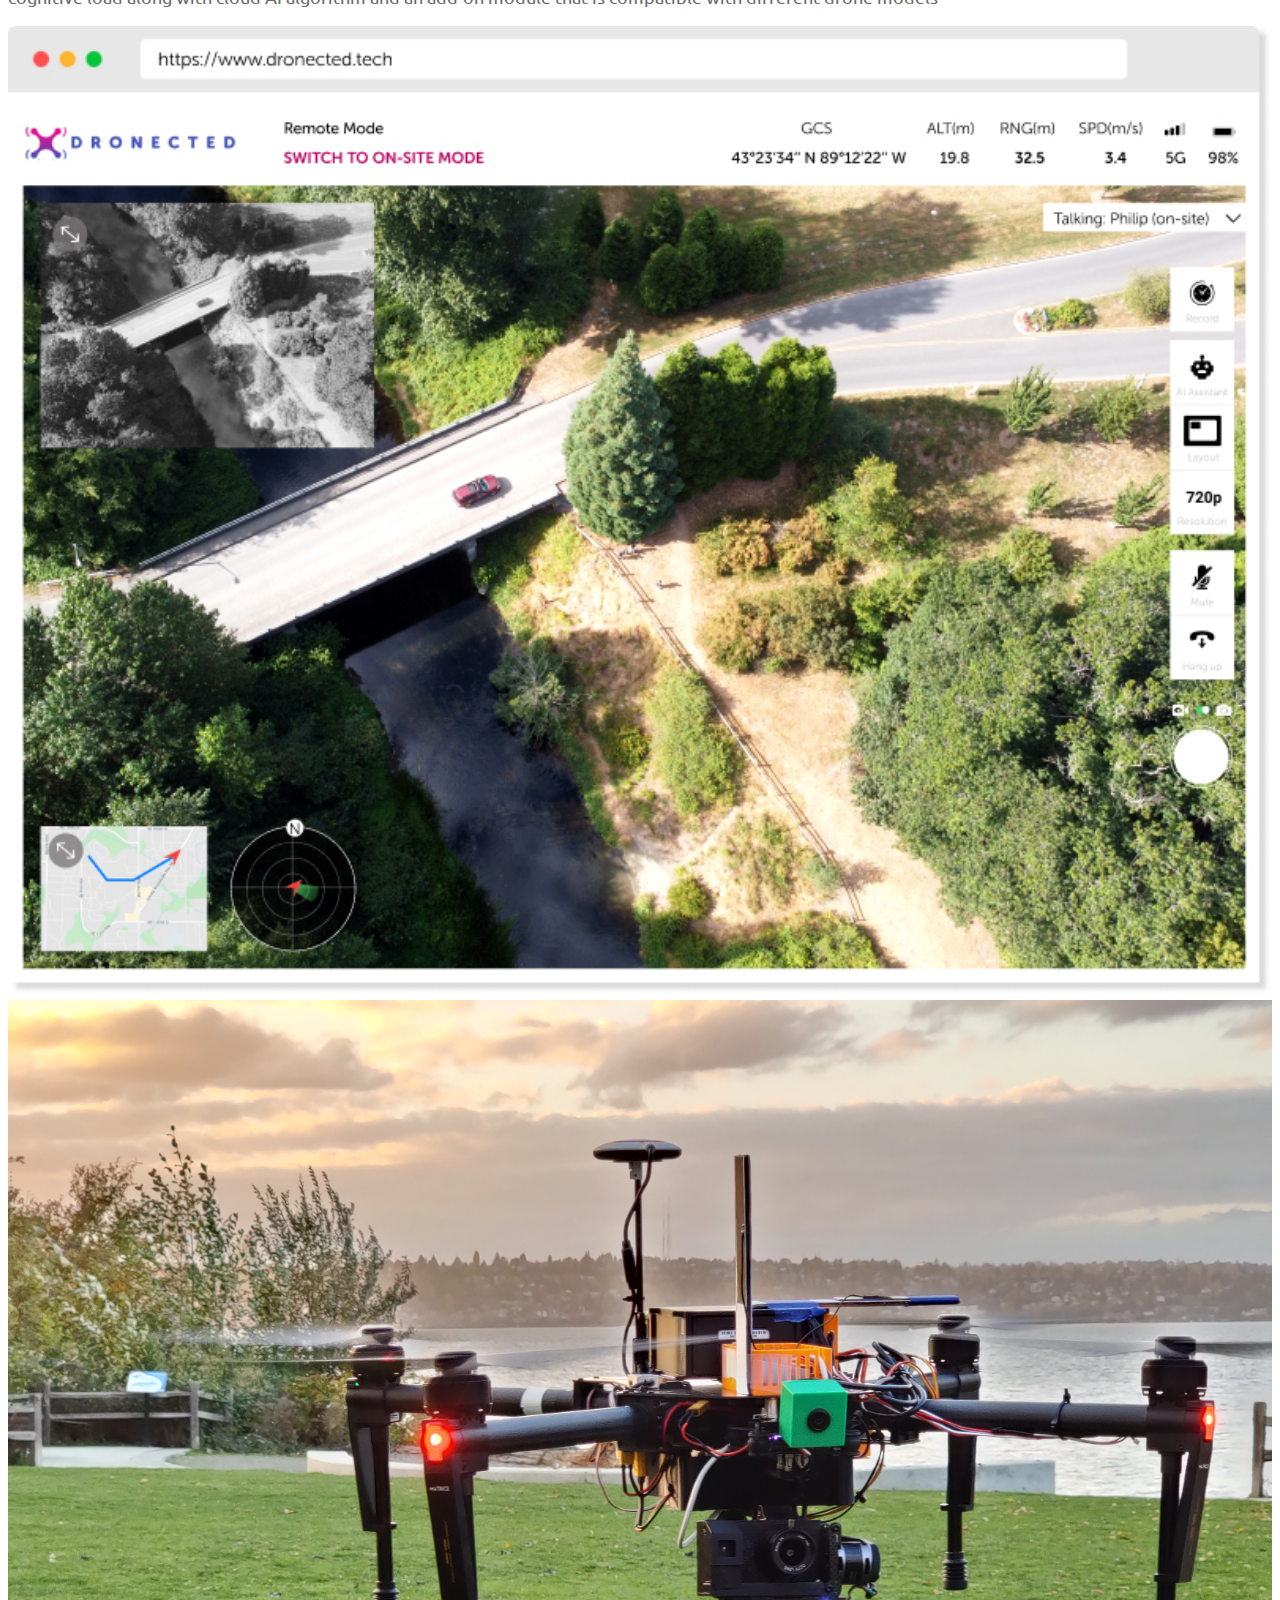
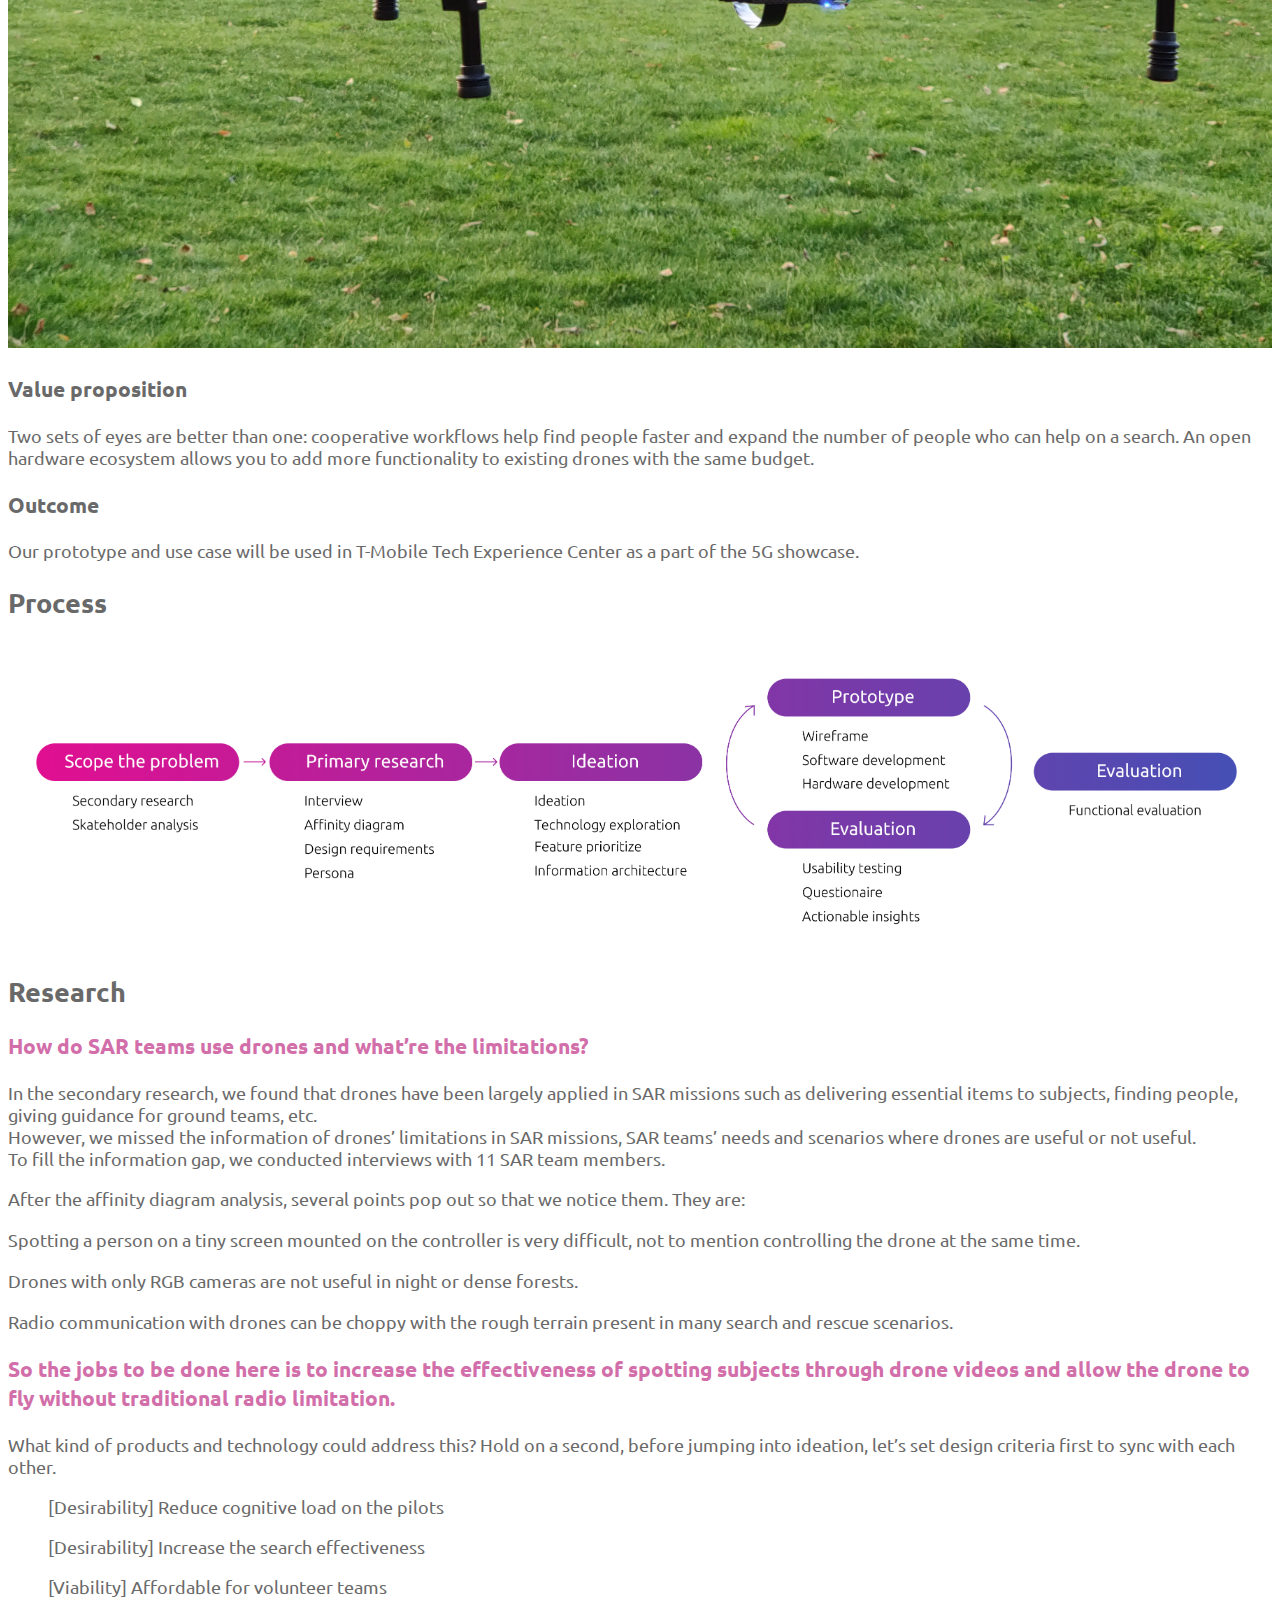
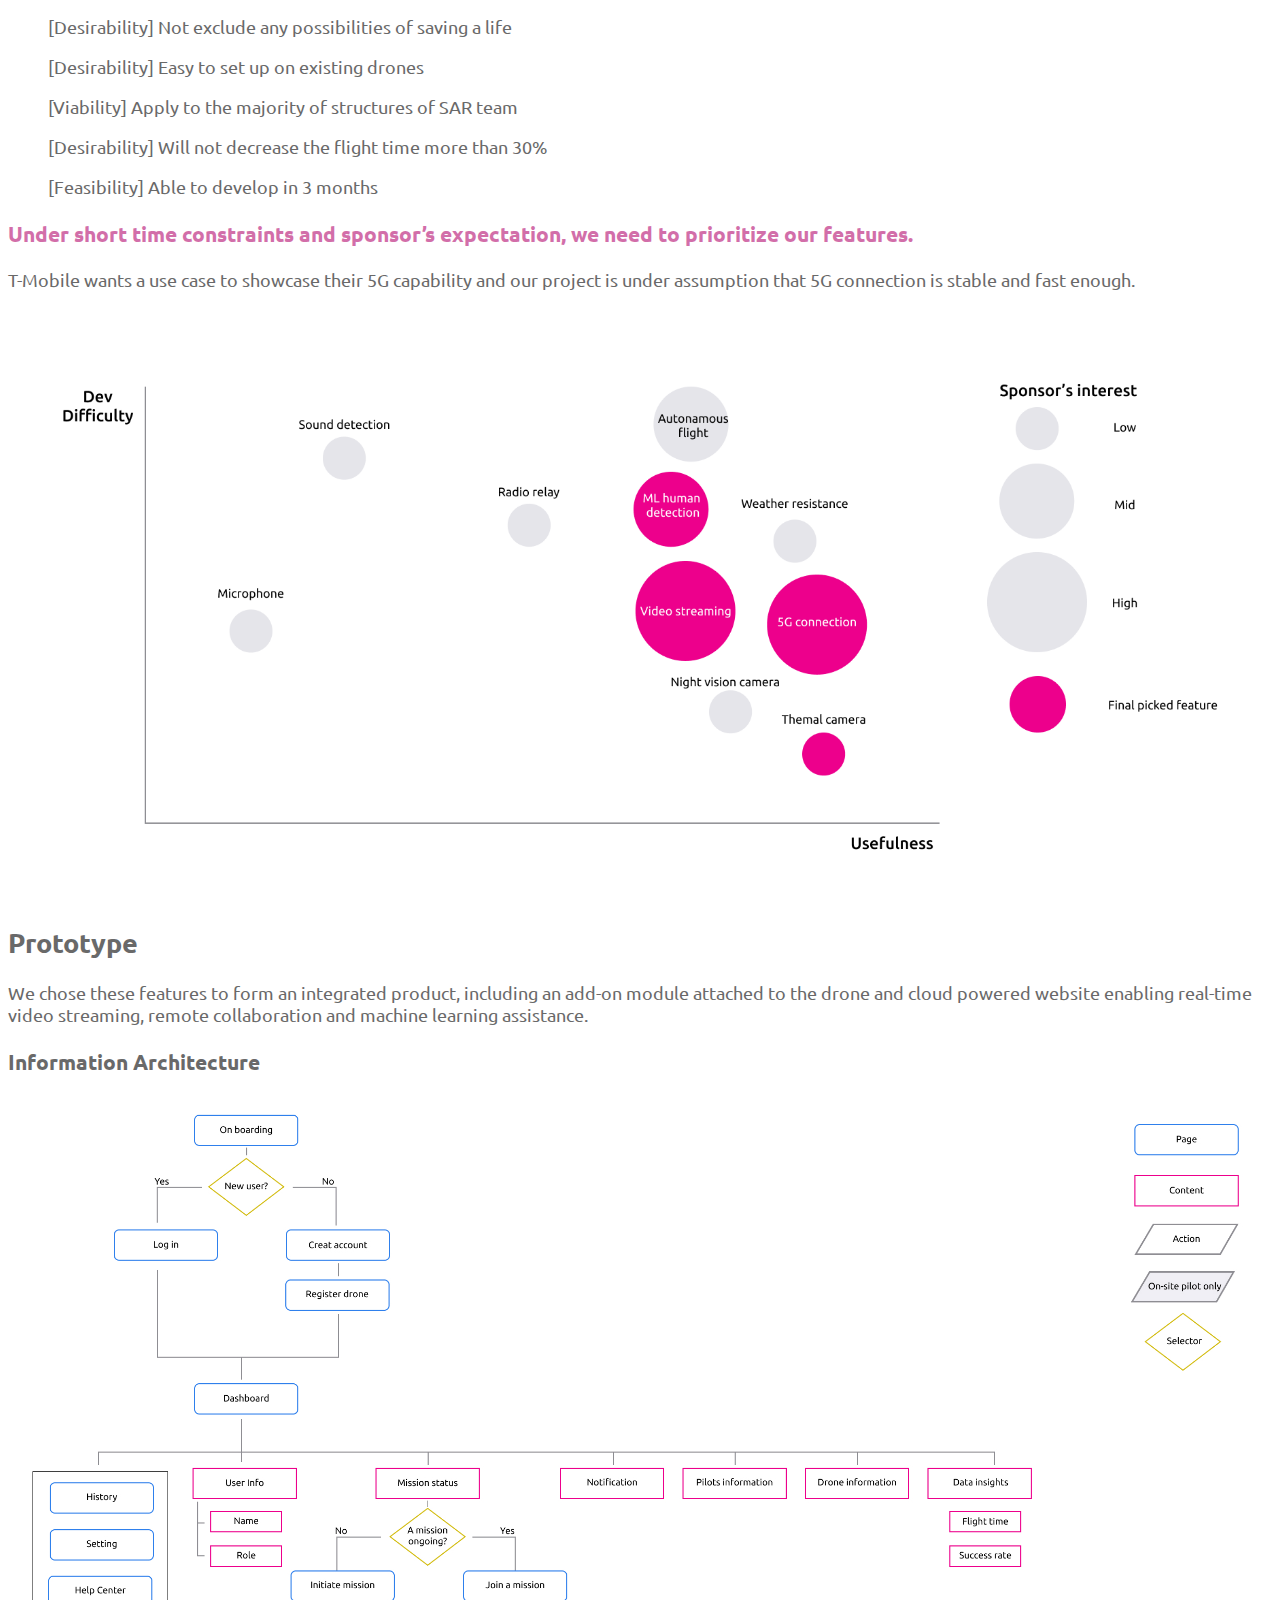
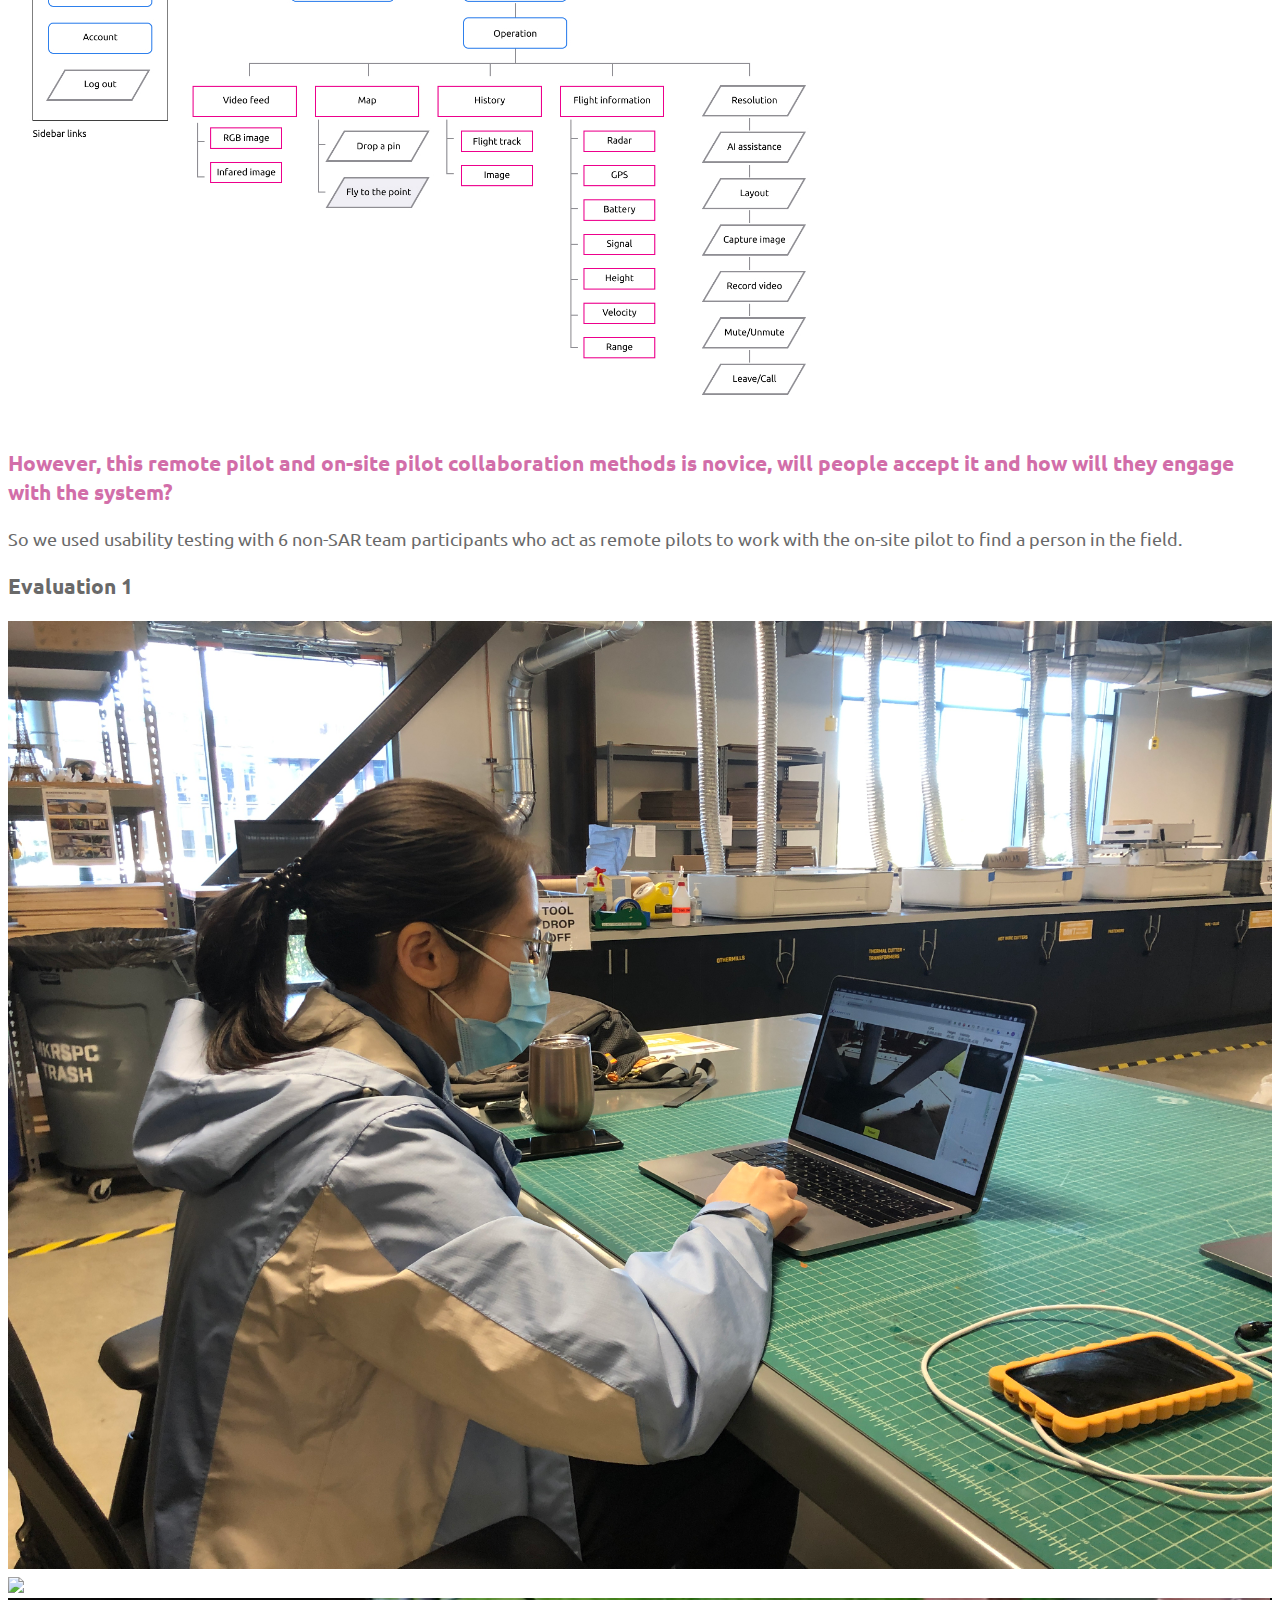
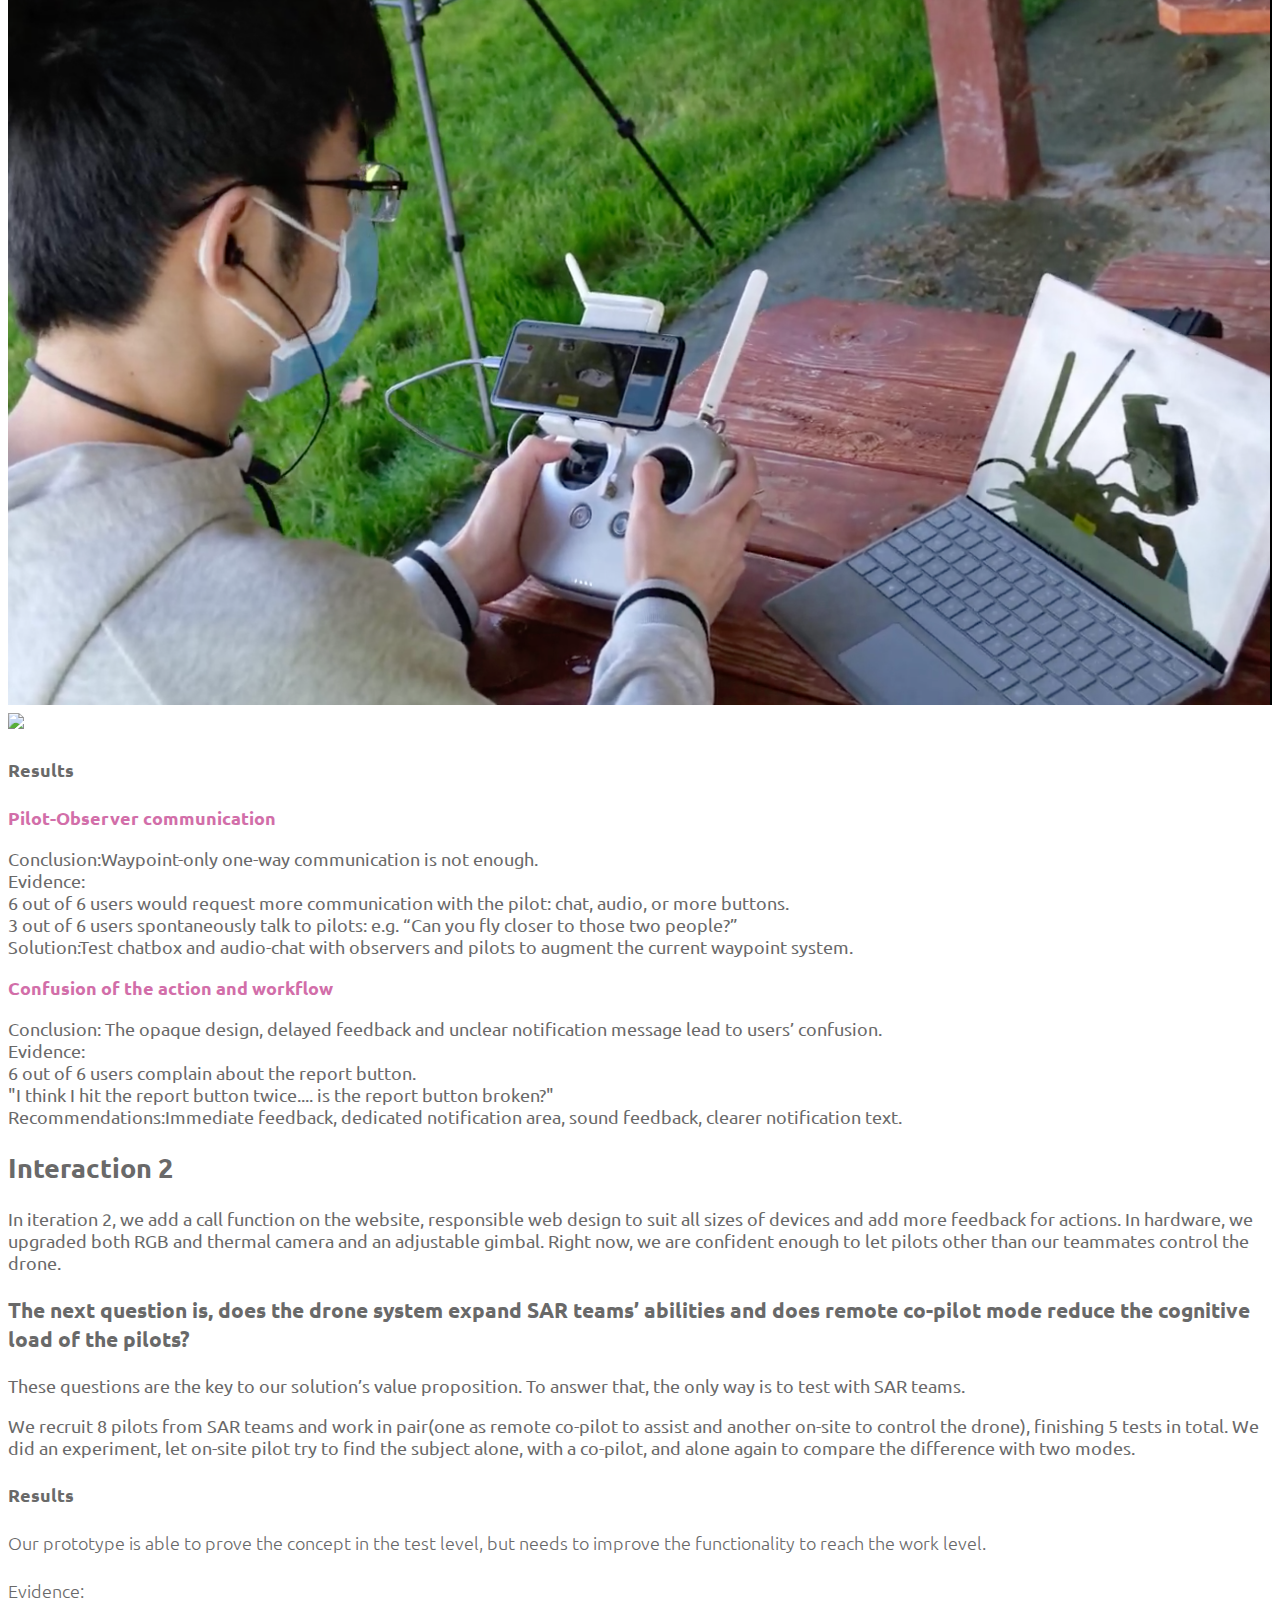
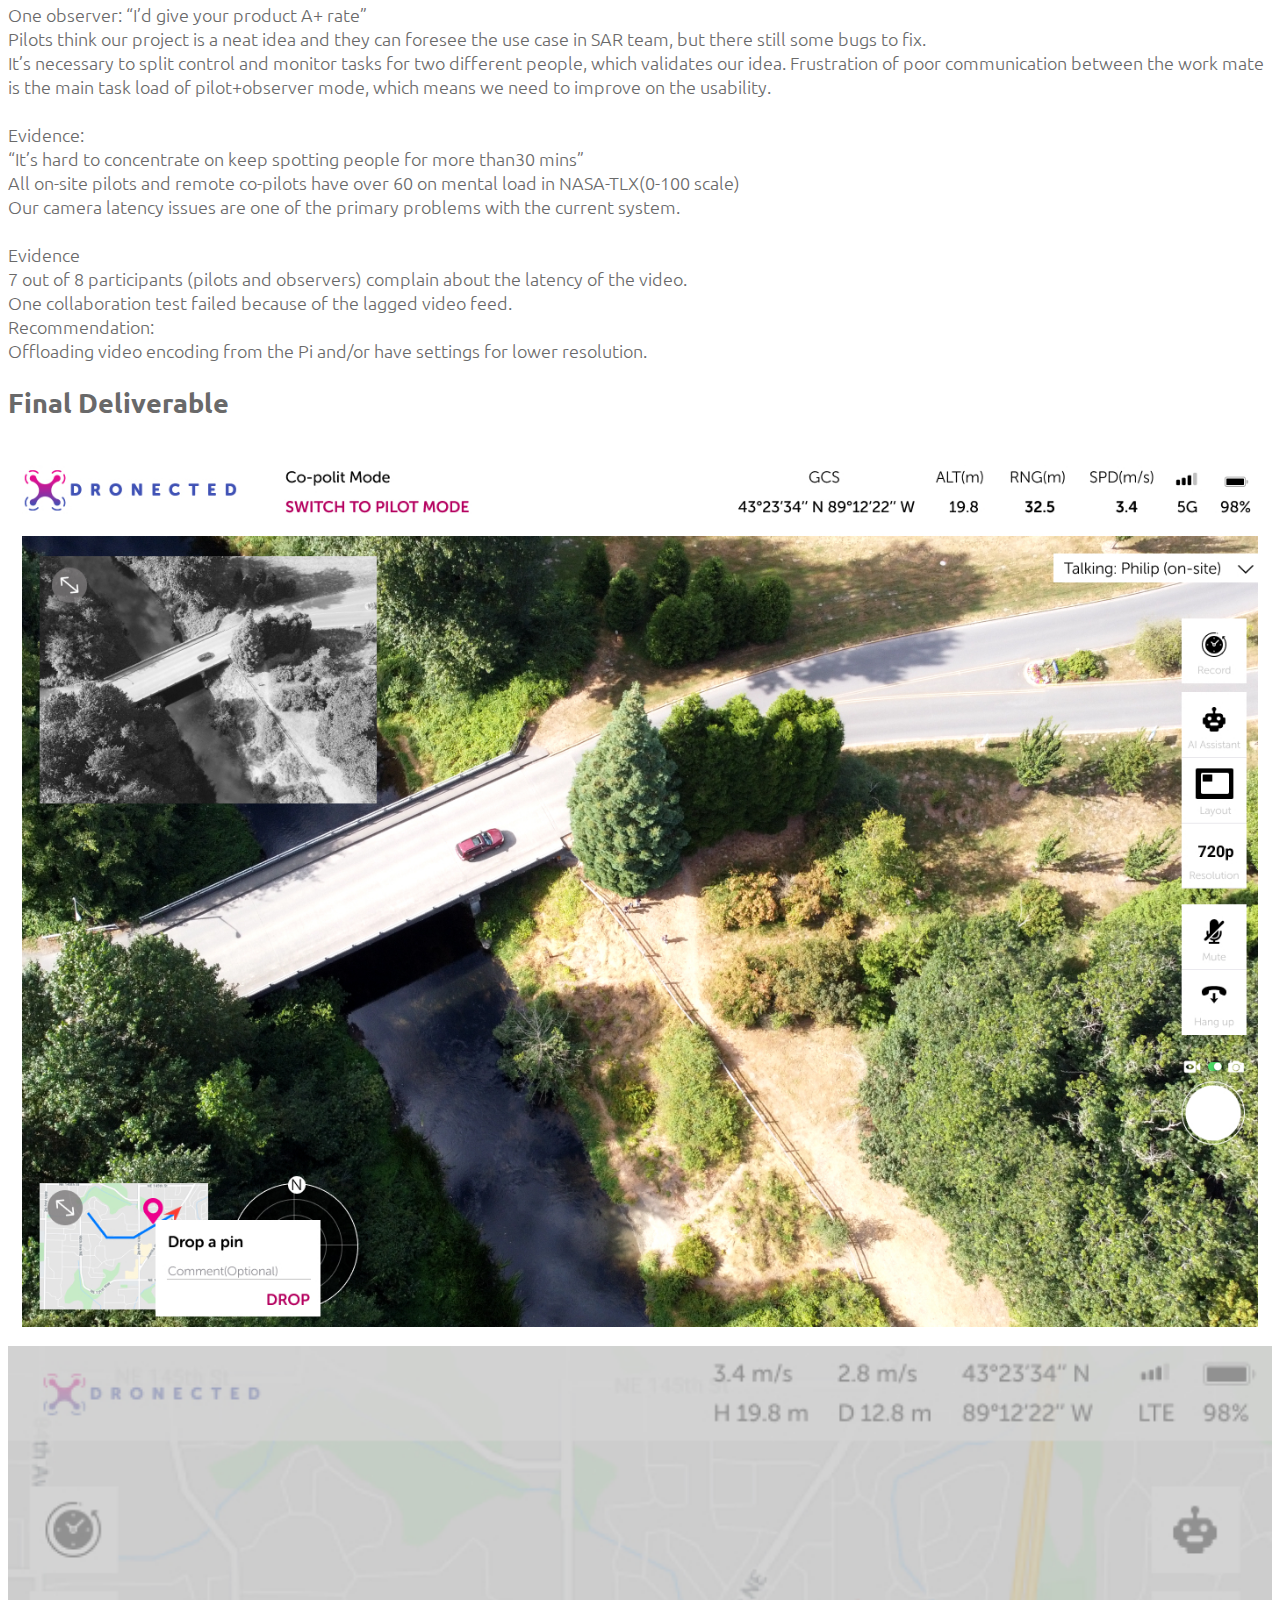
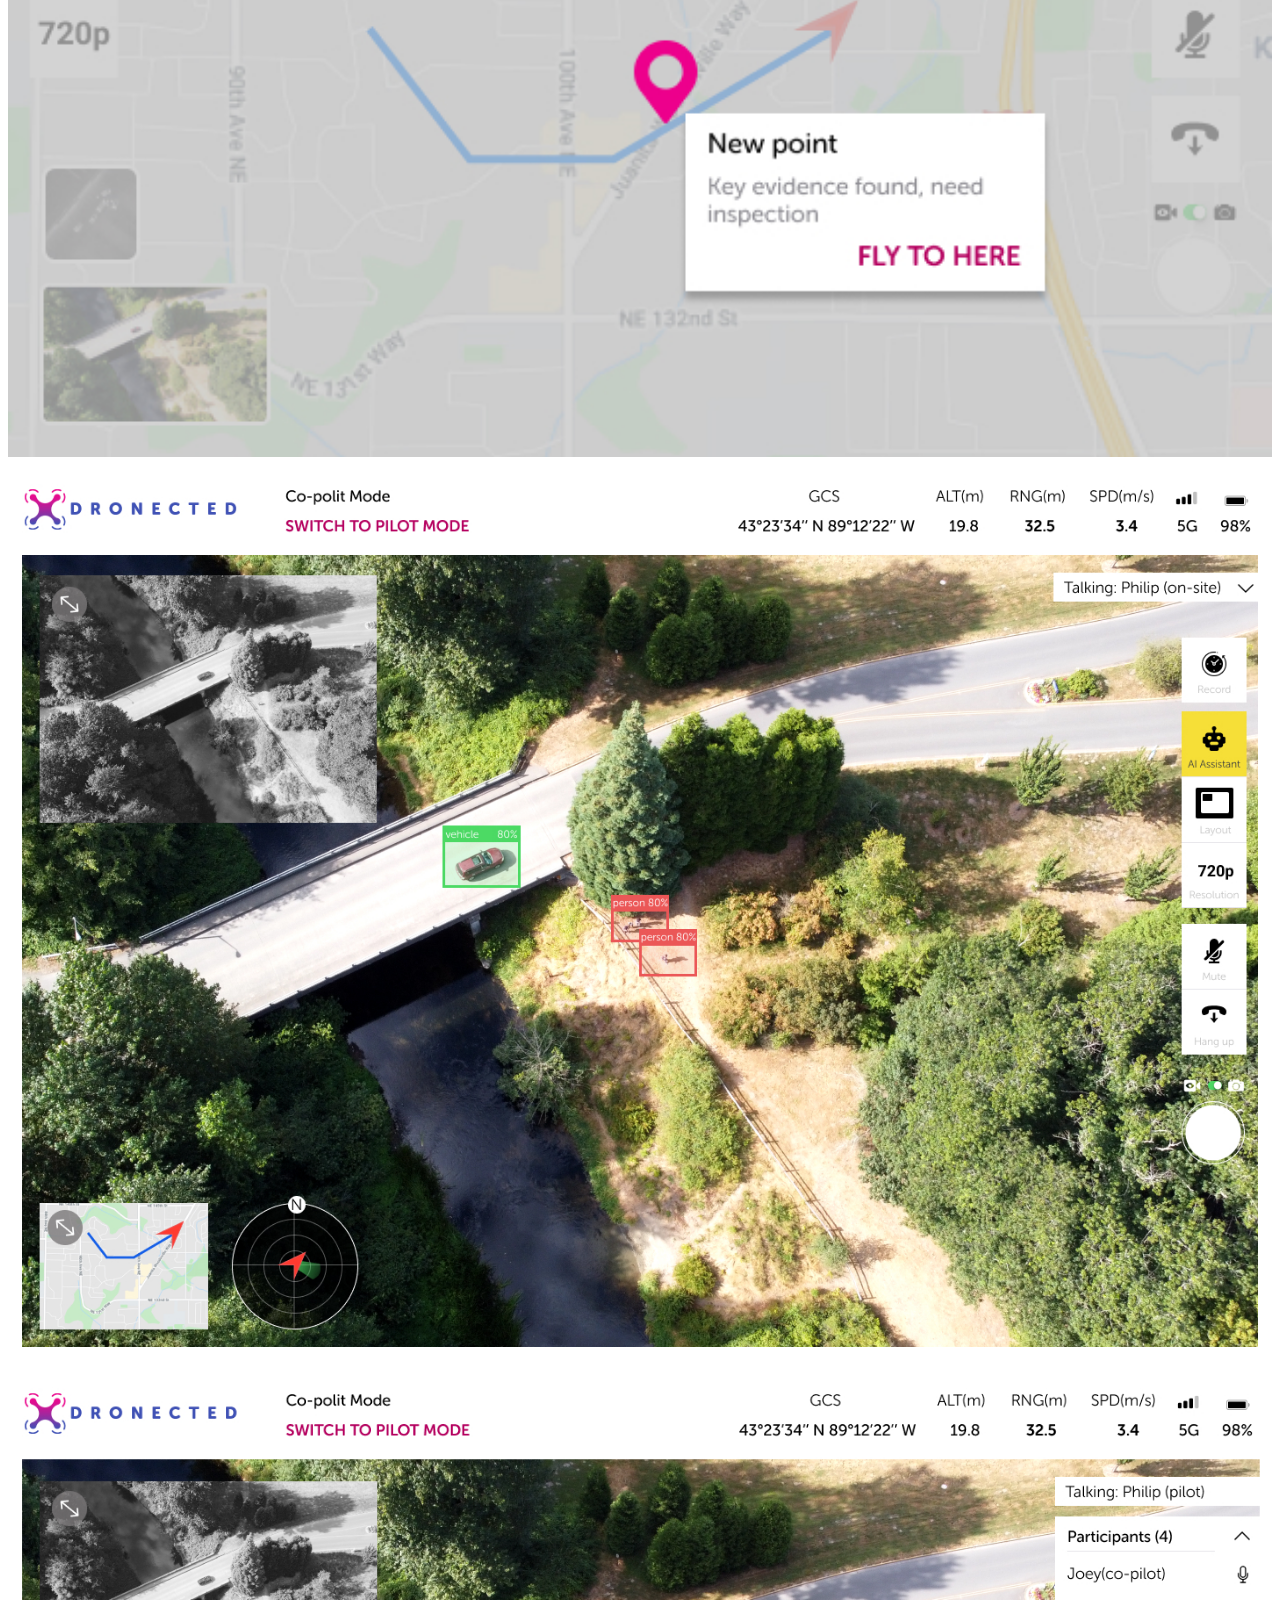
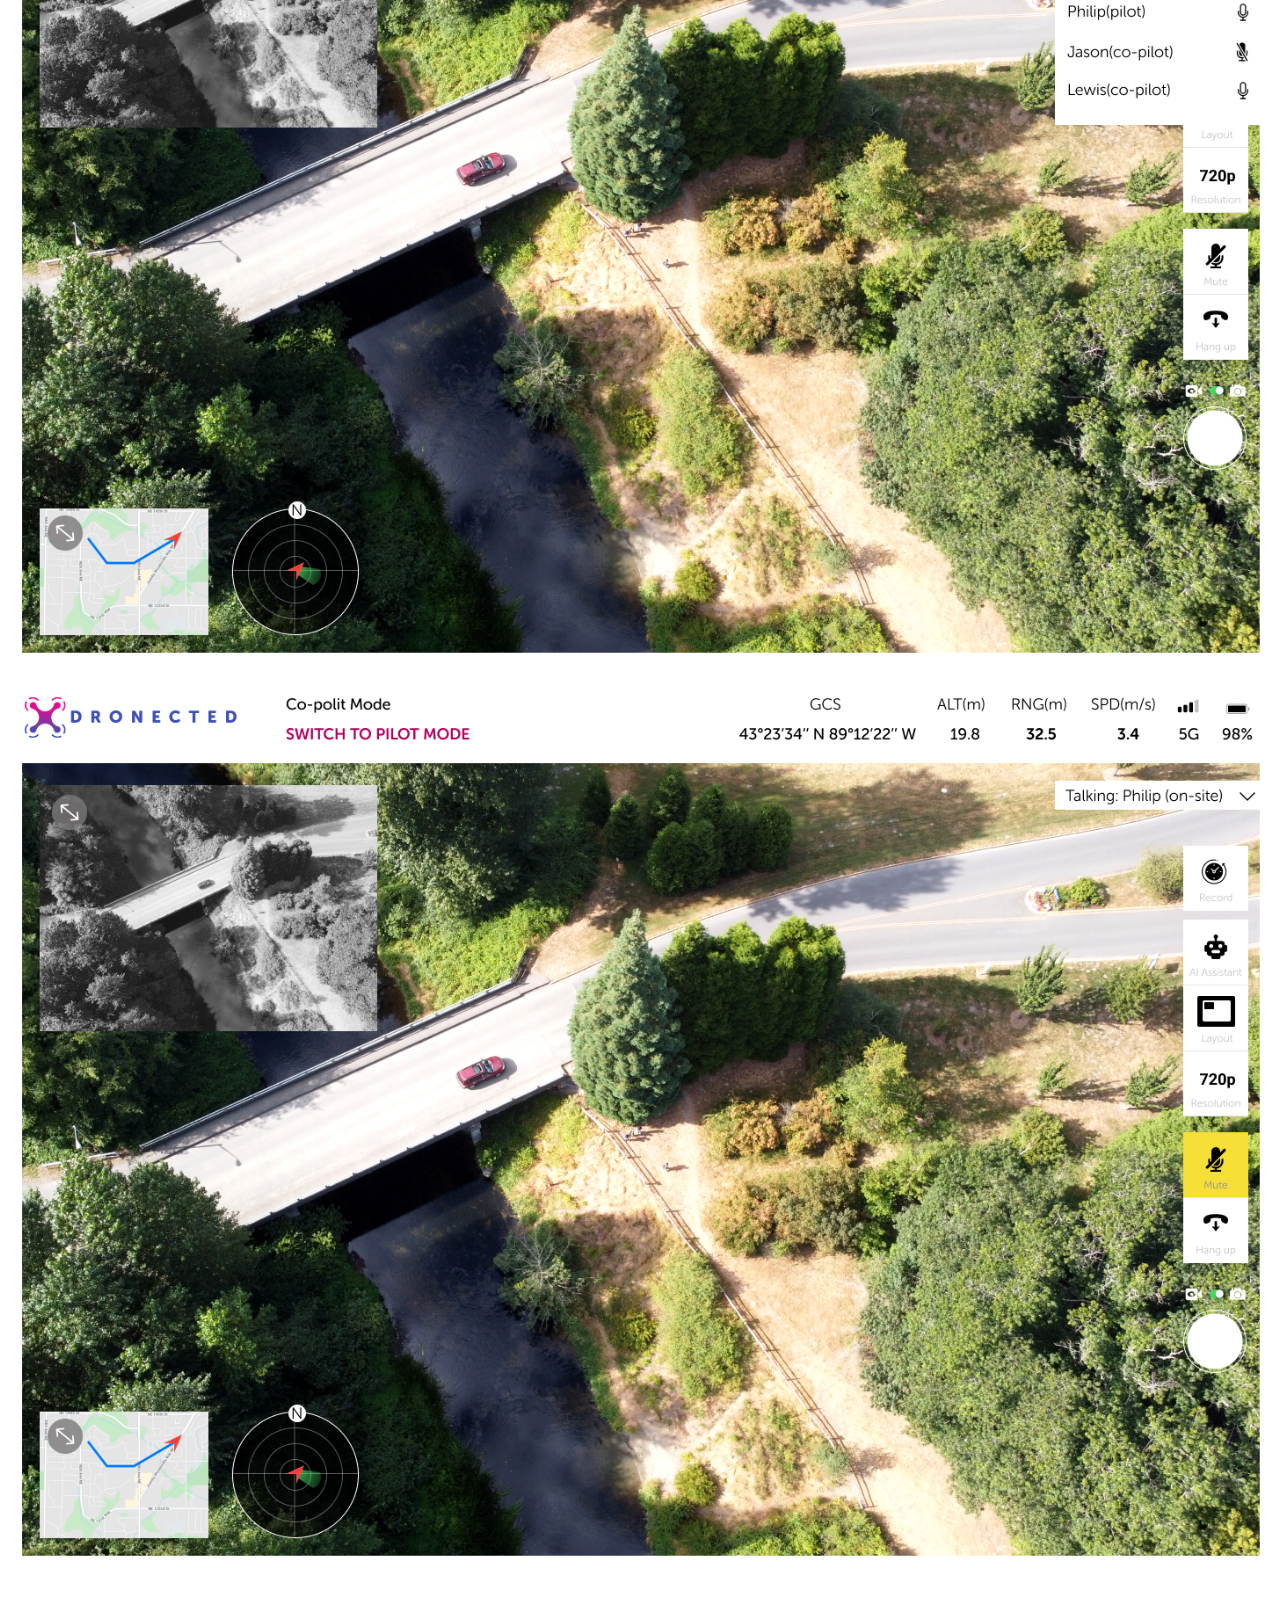
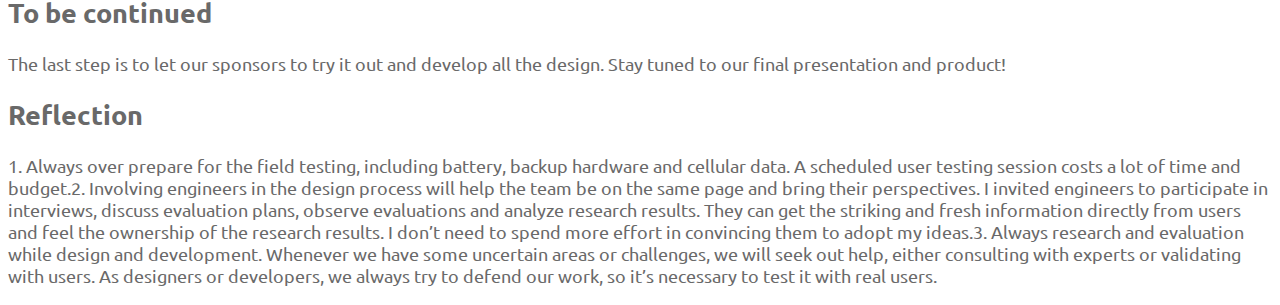
==== commit af5e244b: "add content and style" ====
--- a/dronected.html
+++ b/dronected.html
@@ -7,87 +7,154 @@
     <!-- Bootstrap CSS -->
     <link rel="stylesheet" href="https://cdn.jsdelivr.net/npm/bootstrap@4.5.3/dist/css/bootstrap.min.css" integrity="sha384-TX8t27EcRE3e/ihU7zmQxVncDAy5uIKz4rEkgIXeMed4M0jlfIDPvg6uqKI2xXr2" crossorigin="anonymous">
     <link rel="stylesheet" href="index.css">
-    <link rel="preconnect" href="https://fonts.gstatic.com">
-    <link href="https://fonts.googleapis.com/css2?family=Ubuntu" rel="stylesheet">
     <title>Ke Wang - Dronected</title>
 </head>
 <body>
     <script src="https://code.jquery.com/jquery-3.5.1.slim.min.js" integrity="sha384-DfXdz2htPH0lsSSs5nCTpuj/zy4C+OGpamoFVy38MVBnE+IbbVYUew+OrCXaRkfj" crossorigin="anonymous"></script>
     <script src="https://cdn.jsdelivr.net/npm/bootstrap@4.5.3/dist/js/bootstrap.bundle.min.js" integrity="sha384-ho+j7jyWK8fNQe+A12Hb8AhRq26LrZ/JpcUGGOn+Y7RsweNrtN/tE3MoK7ZeZDyx" crossorigin="anonymous"></script>
+
     <nav class="navbar sticky-top navbar-light bg-light">
         <a class="navbar-brand" href="#">Ke Wang</a>
         <a class="nav-item active"> About </a>
     </nav>
+
     <img id="banner" src="res/Desktop%20-%205.jpg">
-    <div class="container">
+
+    <div class="container mx-20">
         <div class="my-5">
-            <img src="res/logo.png">
+            <div class="row">
+                <div class="col-md-8 offset-md-2">
             <p>Dronected is a cellular-connected drone solution for search and rescue teams. The drone equipped with thermal camera and microphone and it works with an observation website for video-streaming and ML human detection.</p>
-            <p class="hashtag"> #User Research #Product Design #Drone</p>
-            <p> <b>Time: </b> June 2020 - Present</p>
-            <p> <b>Role: </b> <br>Lead the primary user research and user evaluation, translate insights into actionable design solutions; <br> In charge of UX design, designed the website and mobile interface and developed the front-end</p>
-            <p> <b>Team: </b> <br>Isaac Boger: Electronic Engineer <br> Wenbo Zhong: Software Engineer <br> Justin Ho: Mechanical Engineer <br> ChunAn Ku: Business Manager and Software Engineer</p>
-            <p> <b>Sponsor: </b> T-Mobile</p>
-        </div>
+                </div>
+            </div>
+            <div class="row">
+                <div class="col-md-8 offset-md-2">
+                    <div class="row">
+                        <div class="col-2"><p><b> Time: </b></p></div>
+                        <div class="col"><p>June 2020 - Present</p></div>
+                        <div class="w-100"></div>
+                        <div class="col-2"><p><b>Role: </b></p></div>
+                        <div class="col"><p>Lead the primary user research and user evaluation, translate insights into actionable design solutions; <br> In charge of UX design, designed the website and mobile interface and developed the front-end</p></div>
+                        <div class="w-100"></div>
+                        <div class="col-2"><p><b>Team: </b></p></div>
+                        <div class="col"><p>Isaac Boger: Electronic Engineer <br> Wenbo Zhong: Software Engineer <br> Justin Ho: Mechanical Engineer <br> ChunAn Ku: Business Manager and Software Engineer</p></div>
+                        <div class="w-100"></div>
+                        <div class="col-2"><p><b>Sponsor: </b></p></div>
+                        <div class="col"><img src="res/T-Mobile_New_Logo_Primary_RGB_M-on-W%20(1).jpg" style="width:10%"></div>
+                        <div class="w-100"></div>
+                    </div>
+                </div>
+            </div>
+            <!--<p class="hashtag"> #User Research #Product Design #Drone</p>-->
+        </div>
+
         <div class="my-5">
-            <h2>Overview</h2>
-            <br>
-            <h3 class="my-4">Problem</h3>
-            <p>Drones are an increasingly vital tool for search and rescue, but they still have serious limitations. They are error prone and time consuming manual video analysis, limitation by terrain blocking signals and extremely high cost to upgrade.
-            <h3 class="my-4">Solution</h3>
-            <p>Our project seeks to allow a remote cooperative workflow and crowdsourced upgrades for existing search and rescue drones using the high-bandwidth and high coverage of emerging 5G networks. The solution includes a website allows more than more eyes to monitor the drone video feed without location limitation and reduce on-site pilot’s cognitive load along with cloud AI algorithm and an add-on module that is compatible with different drone models</p>
-            <div class="row">
-            <div class="col"><img src="res/software.jpg"></div>
-            <div class="col"><img src="res/hardware.jpg"></div>
-            </div>
-
-            <h3 class="my-4">Value proposition</h3>
-            <p>Two sets of eyes are better than one: cooperative workflows help find people faster and expand the number of people who can help on a search. An open hardware ecosystem allows you to add more functionality to existing drones with the same budget.</p>
-            <h3 class="my-4">Outcome</h3>
-            <p>Our prototype and use case will be used in T-Mobile Tech Experience Center as a part of the 5G showcase.</p>
-
-        </div>
-        <div class="my-2">
-            <h2>Process</h2>
+            <div class="row">
+                <div class="col-md-8 offset-md-2">
+                    <h2 style="font-weight: 700;">Overview</h2>
+                </div>
+                <div class="col-md-8 offset-md-2">
+                    <h3 class="my-4">Problem</h3>
+                </div>
+                <div class="col-md-8 offset-md-2">
+                <p>Drones are an increasingly vital tool for search and rescue, but they still have serious limitations. They are error prone and time consuming manual video analysis, limitation by terrain blocking signals and extremely high cost to upgrade.</p>
+                </div>
+                <div class="col-md-8 offset-md-2">
+                    <h3 class="my-4">Solution</h3>
+                </div>
+                <div class="col-md-8 offset-md-2">
+                    <p>Our project seeks to allow a remote cooperative workflow and crowdsourced upgrades for existing search and rescue drones using the high-bandwidth and high coverage of emerging 5G networks. <br>The solution includes a website allows more than more eyes to monitor the drone video feed without location limitation and reduce on-site pilot’s cognitive load along with cloud AI algorithm and an add-on module that is compatible with different drone models</p>
+                </div>
+            </div>
+            <div class="row">
+            <div class="col"><img src="res/software.jpg" class="rounded"></div>
+            <div class="col"><img src="res/hardware.jpg" class="rounded"></div>
+            </div>
+            <div class="row">
+                <div class="col-md-8 offset-md-2">
+                    <h3 class="my-4">Value proposition</h3>
+                </div>
+                <div class="col-md-8 offset-md-2">
+                    <p >Two sets of eyes are better than one: cooperative workflows help find people faster and expand the number of people who can help on a search. An open hardware ecosystem allows you to add more functionality to existing drones with the same budget.</p>
+                </div>
+                <div class="col-md-8 offset-md-2">
+                    <h3 class="my-4">Outcome</h3>
+                </div>
+                <div class="col-md-8 offset-md-2">
+                    <p>Our prototype and use case will be used in T-Mobile Tech Experience Center as a part of the 5G showcase.</p>
+                </div>
+
+        </div>
+        <div class="my-2">
+            <div class="row">
+                <div class="col-md-8 offset-md-2">
+                    <h2 style="font-weight: 700;">Process</h2>
+                </div>
+            </div>
             <img src="res/process.png" class="img-fluid">
         </div>
         <div class="my-4">
-            <h2>Research</h2>
-            <h3 class="my-4">How do SAR teams use drones and what’re their limitations?</h3>
-            <p>In the secondary research, we found that drones have been largely applied in SAR missions such as delivering essential items to subjects, finding people, giving guidance for ground teams, etc.
-                <br>However, we missed the information of drones’ limitations in SAR missions​, SAR teams’ needs and scenarios where drones are useful or not useful.
-                <br>To fill the information gap, we conducted interviews with 11 SAR team members.</p>
-            <img src="res/AD.png">
-            <p>After the affinity diagram analysis, several points pop out so that we notice them. They are:
-                <ul>Spotting a person on a tiny screen mounted on the controller is very difficult, not to mention controlling the drone at the same time.</ul>
-                <ul>Drones with only RGB cameras are not useful in night or dense forests.</ul>
-                <ul>Radio communication with drones can be choppy with the rough terrain present in many search and rescue scenarios.</ul>
-            </p>
-            <h3 class="my-4">So the jobs to be done here is to increase the effectiveness of spotting subjects through drone videos and allow the drone to fly without traditional radio limitation.</h3>
-            <p>What kind of products and technology could address this?  Hold on a second, before jumping into ideation, let’s set design criteria first to sync with each other.</p>
-            <img src="res/requirement.png">
-            <p>
-            <ul>[Desirability] Reduce cognitive load on the pilots</ul>
-            <ul>[Desirability] Increase the search effectiveness</ul>
-            <ul>[Viability] Affordable for volunteer teams</ul>
-            <ul>[Desirability] Not exclude any possibilities of saving a life</ul>
-            <ul>[Desirability] Easy to set up on existing drones</ul>
-            <ul>[Viability] Apply to the majority of structures of SAR team</ul>
-            <ul>[Desirability] Will not decrease the flight time more than 30%</ul>
-            <ul>[Feasibility] Able to develop in 3 months</ul>
-            </p>
-            <h3 class="my-4">Under short time constraints and sponsor’s expectation, we need to prioritize our features.</h3>
-            <p>T-Mobile wants a use case to showcase their 5G capability and our project is under assumption that 5G connection is stable and fast enough.</p>
-            <img src="res/prioritize.png">
-        </div>
-        <div class="my-2">
-            <h2>Prototype</h2>
-            <p>We chose these features to form an integrated product, including an add-on module attached to the drone and cloud powered website enabling real-time video streaming, remote collaboration and machine learning assistance.</p>
-            <h3 class="my-4">Information Architecture</h3>
-            <img src="res/IA.png">
-            <h3 class="my-4">However, this remote pilot and on-site pilot collaboration methods is novice, will people accept it and how will they engage with the system?</h3>
-            <p>So we used usability testing with 6 non-SAR team participants who act as remote pilots to work with the on-site pilot to find a person in the field.</p>
-            <h3 class="my-4">Evaluation 1</h3>
+            <div class="row">
+                <div class="col-md-8 offset-md-2">
+                    <h2 style="font-weight: 700;">Research</h2>
+                </div>
+                <div class="col-md-8 offset-md-2">
+                    <h3 class="my-4"><b>How do SAR teams use drones and what’re the limitations?</b></h3>
+                </div>
+                <div class="col-md-8 offset-md-2">
+                    <p>In the secondary research, we found that drones have been largely applied in SAR missions such as delivering essential items to subjects, finding people, giving guidance for ground teams, etc.
+                        <br>However, we missed the information of drones’ limitations in SAR missions​, SAR teams’ needs and scenarios where drones are useful or not useful.
+                        <br>To fill the information gap, we conducted interviews with 11 SAR team members.</p>
+                </div>
+                <!--<div class="col-md-8 offset-md-2" style="align-content: center">-->
+                    <!--<img src="res/AD.png" style="width:80%; height: auto;">-->
+                <!--</div>-->
+                <div class="col-md-8 offset-md-2">
+                    <p>After the affinity diagram analysis, several points pop out so that we notice them. They are:</p>
+                    <li><p>Spotting a person on a tiny screen mounted on the controller is very difficult, not to mention controlling the drone at the same time.</p></li>
+                    <li><p>Drones with only RGB cameras are not useful in night or dense forests.</p></li>
+                    <li><p>Radio communication with drones can be choppy with the rough terrain present in many search and rescue scenarios.</p></li>
+                </div>
+                <div class="col-md-8 offset-md-2">
+                    <h3 class="my-4"><b>So the jobs to be done here is to increase the effectiveness of spotting subjects through drone videos and allow the drone to fly without traditional radio limitation.</b></h3>
+                </div>
+                <div class="col-md-8 offset-md-2">
+                    <p>What kind of products and technology could address this?  Hold on a second, before jumping into ideation, let’s set design criteria first to sync with each other.</p>
+                </div>
+                <!--<div class="col-md-8 offset-md-2">-->
+                    <!--<img src="res/requirement.png" style="width:80%; height: auto;">-->
+                <!--</div>-->
+                <div class="col-md-8 offset-md-2">
+                    <ul><p>[Desirability] Reduce cognitive load on the pilots</ul>
+                    <ul><p>[Desirability] Increase the search effectiveness</ul>
+                    <ul><p>[Viability] Affordable for volunteer teams</ul>
+                    <ul><p>[Desirability] Not exclude any possibilities of saving a life</ul>
+                    <ul><p>[Desirability] Easy to set up on existing drones</ul>
+                    <ul><p>[Viability] Apply to the majority of structures of SAR team</ul>
+                    <ul><p>[Desirability] Will not decrease the flight time more than 30%</ul>
+                    <ul><p>[Feasibility] Able to develop in 3 months</ul>
+                    <h3 class="my-4"><b>Under short time constraints and sponsor’s expectation, we need to prioritize our features.</b></h3>
+                    <p>T-Mobile wants a use case to showcase their 5G capability and our project is under assumption that 5G connection is stable and fast enough.</p>
+                </div>
+            </div>
+            <img src="res/prioritize.png" style="width:100%; height:auto;">
+        </div>
+        <div class="my-2">
+            <div class="row">
+                <div class="col-md-8 offset-md-2">
+                <h2 style="font-weight: 700;">Prototype</h2>
+                <p>We chose these features to form an integrated product, including an add-on module attached to the drone and cloud powered website enabling real-time video streaming, remote collaboration and machine learning assistance.</p>
+                <h3 class="my-4">Information Architecture</h3>
+                </div>
+            </div>
+            <img src="res/IA.jpg">
+            <div class="row">
+                <div class="col-md-8 offset-md-2">
+                <h3 class="my-4"><b>However, this remote pilot and on-site pilot collaboration methods is novice, will people accept it and how will they engage with the system?</b></h3>
+                <p>So we used usability testing with 6 non-SAR team participants who act as remote pilots to work with the on-site pilot to find a person in the field.</p>
+                <h3 class="my-4">Evaluation 1</h3>
+                </div>
+            </div>
             <div class="row">
                 <div class="col"><img src="res/remote-pic.JPG"></div>
                 <div class="col"><img src="res/remote-screen.png"></div>
@@ -113,7 +180,7 @@
             </p>
         </div>
         <div class="my-2">
-            <h2>Interaction 2</h2>
+            <h2 style="font-weight: 700;">Interaction 2</h2>
             <p>In iteration 2, we add a call function on the website, responsible web design to suit all sizes of devices and add more feedback for actions. In hardware, we upgraded both RGB and thermal camera and an adjustable gimbal. Right now, we are confident enough to let pilots other than our teammates control the drone.</p>
             <h3>The next question is, does the drone system expand SAR teams’ abilities and does remote co-pilot mode reduce the cognitive load of the pilots?</h3>
             <p>These questions are the key to our solution’s value proposition. To answer that, the only way is to test with SAR teams.</p>
@@ -144,11 +211,11 @@
             <img src="res/Mute.jpg">
         </div>
         <div class="my-2">
-            <h2>To be continued</h2>
+            <h2 style="font-weight: 700;">To be continued</h2>
             <p>The last step is to let our sponsors to try it out and develop all the design. Stay tuned to our final presentation and product!</p>
         </div>
         <div class="my-2">
-            <h2>Reflection</h2>
+            <h2 style="font-weight: 700;">Reflection</h2>
             <p>1. Always over prepare for the field testing, including battery, backup hardware and cellular data. A scheduled user testing session costs a lot of time and budget.​
                 ​
                 2. Involving engineers in the design process will help the team be on the same page and bring their perspectives. I invited engineers to participate in interviews, discuss evaluation plans, observe evaluations and analyze research results. They can get the striking and fresh information directly from users and feel the ownership of the research results. I don’t need to spend more effort in convincing them to adopt my ideas.
--- a/index.css
+++ b/index.css
@@ -1,7 +1,35 @@
+
+@font-face {
+    font-family: 'Ubuntu';
+    src: url('res/font/Ubuntu-Regular.ttf') format('truetype');
+    font-weight: 500;
+    /*font-style: normal;*/
+}
+
+@font-face {
+    font-family: 'Ubuntu';
+    src: url('res/font/Ubuntu-Bold.ttf') format('truetype');
+    font-weight: 700;
+    /*font-style: bold;*/
+}
+
+@font-face {
+    font-family: 'Ubuntu';
+    src: url('res/font/Ubuntu-Light.ttf') format('truetype');
+    font-weight: 300;
+    /*font-style: ;*/
+}
+
+
 body{
-    font-family: 'Ubuntu', sans-serif;
-    background-color: #EBEFF2;
+    font-family: 'Ubuntu';
+    font-weight:300;
+    background-color: white;
+    color:dimgray;
+    font-size:large;
+
 }
+
 
 #banner{
     width:100vw;
@@ -16,9 +44,24 @@
 }
 
 p{
-    font-size: larger;
+    font-weight:500;
+    font-size: large;
 }
 
-h1{
-    font-weight : 700;
+h3{
+    text-underline: yellow;
+    line-height: 1.4;
+}
+
+.highlight{
+    color:dodgerblue;
+}
+
+.strong{
+    font-weight:500;
+    background-color: yellow;
+}
+
+b{
+    color:#D26EA9;
 }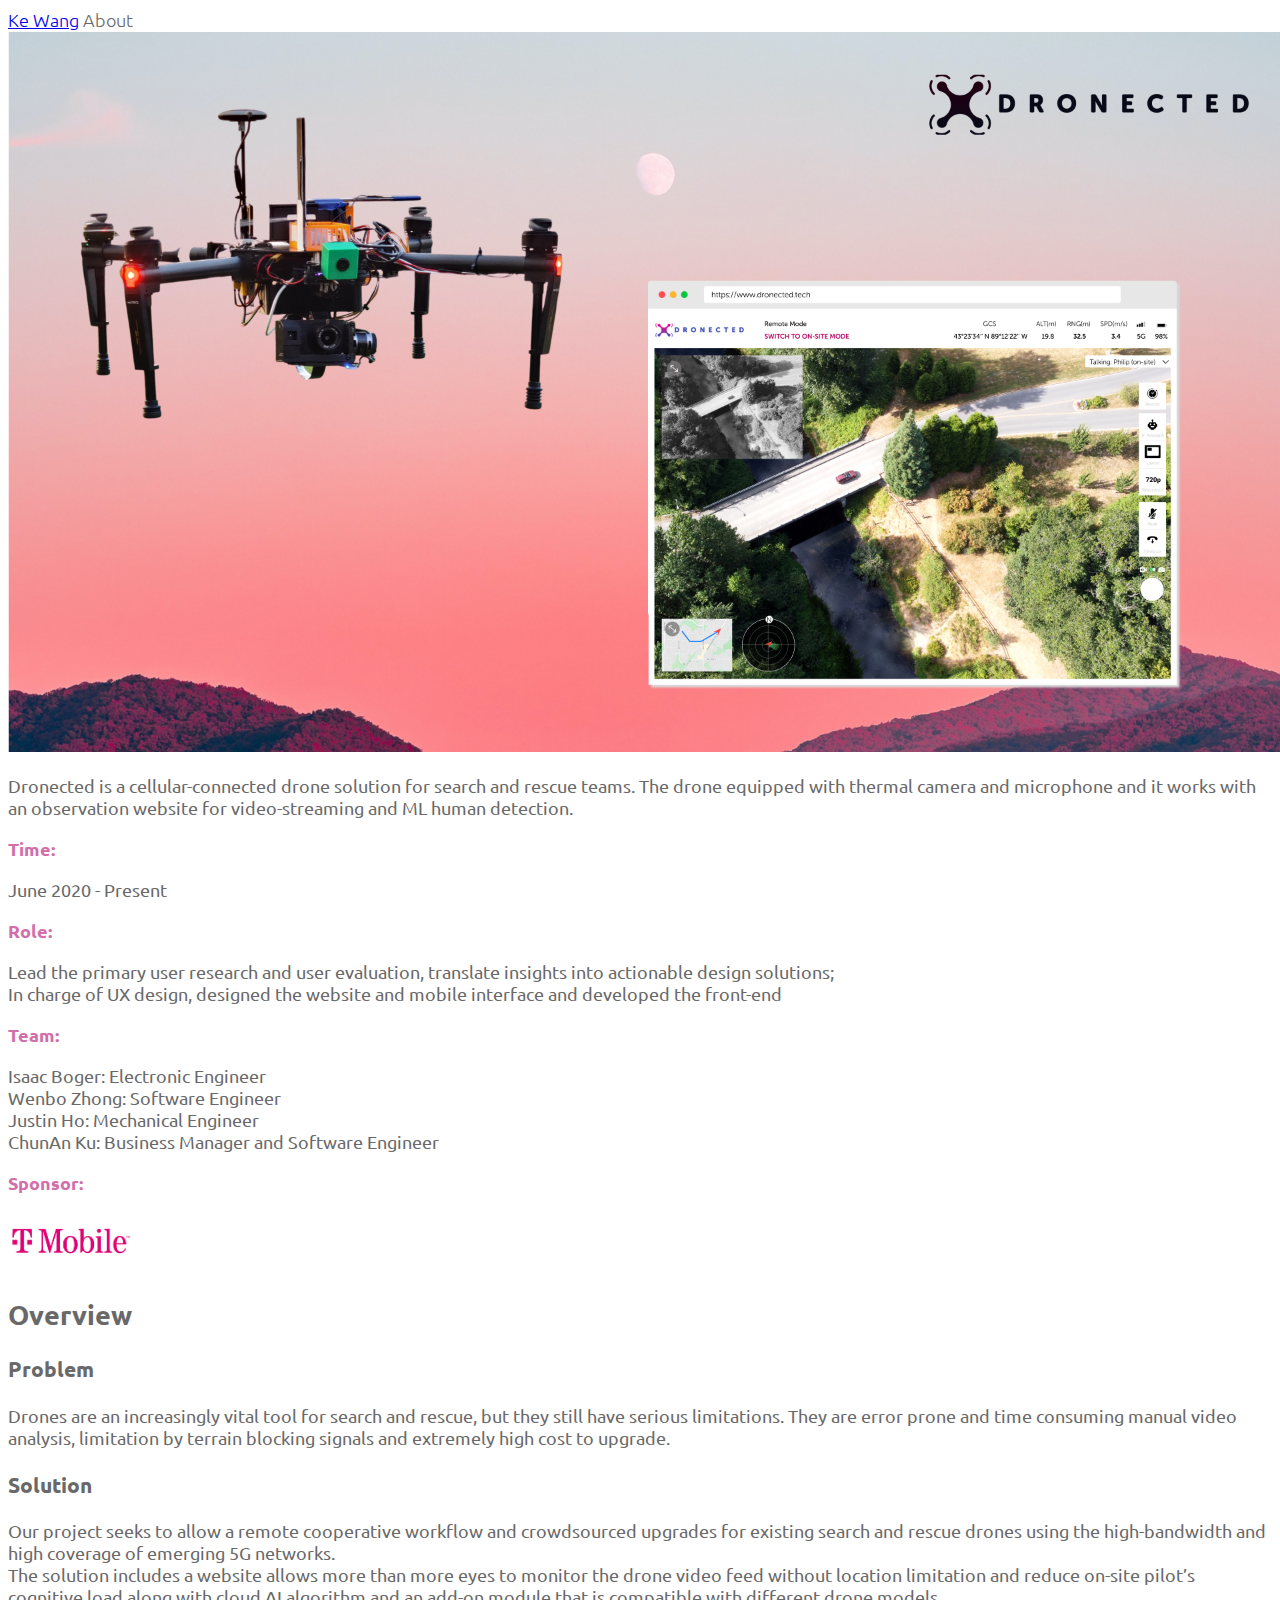
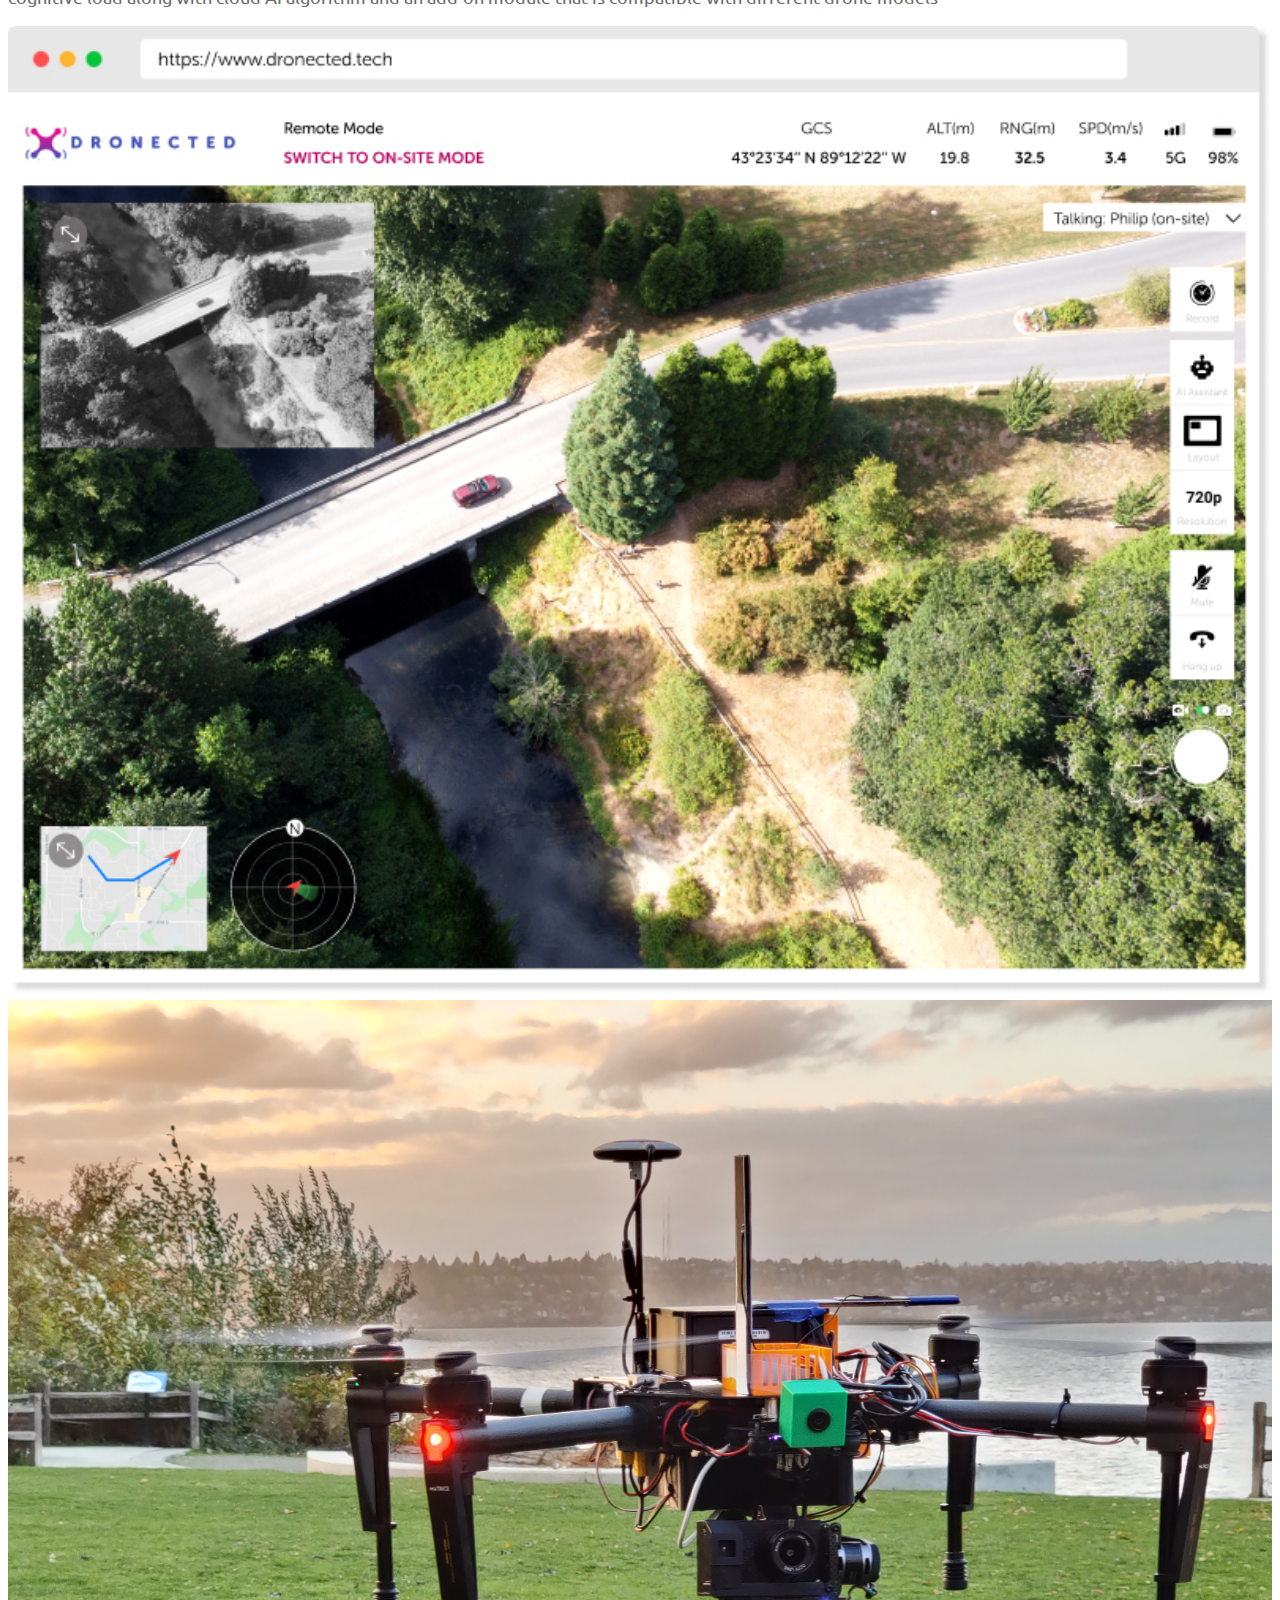
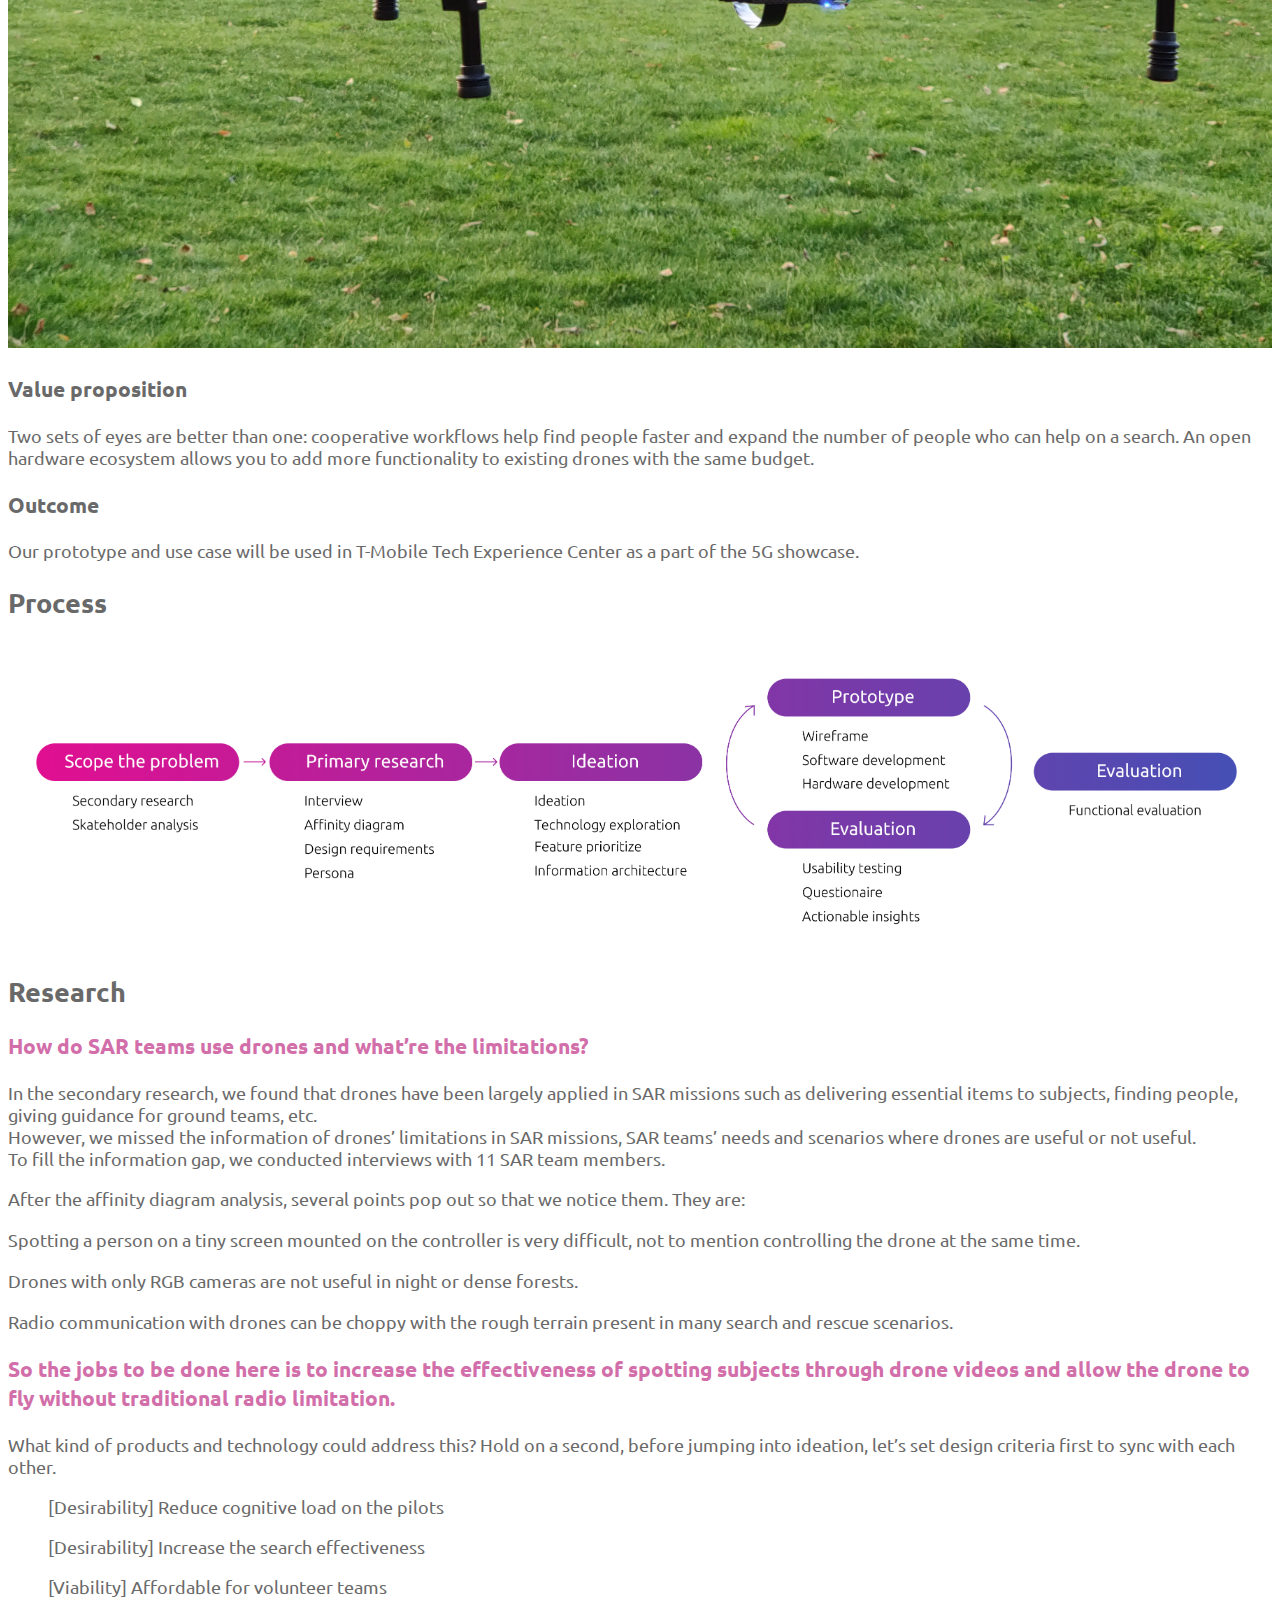
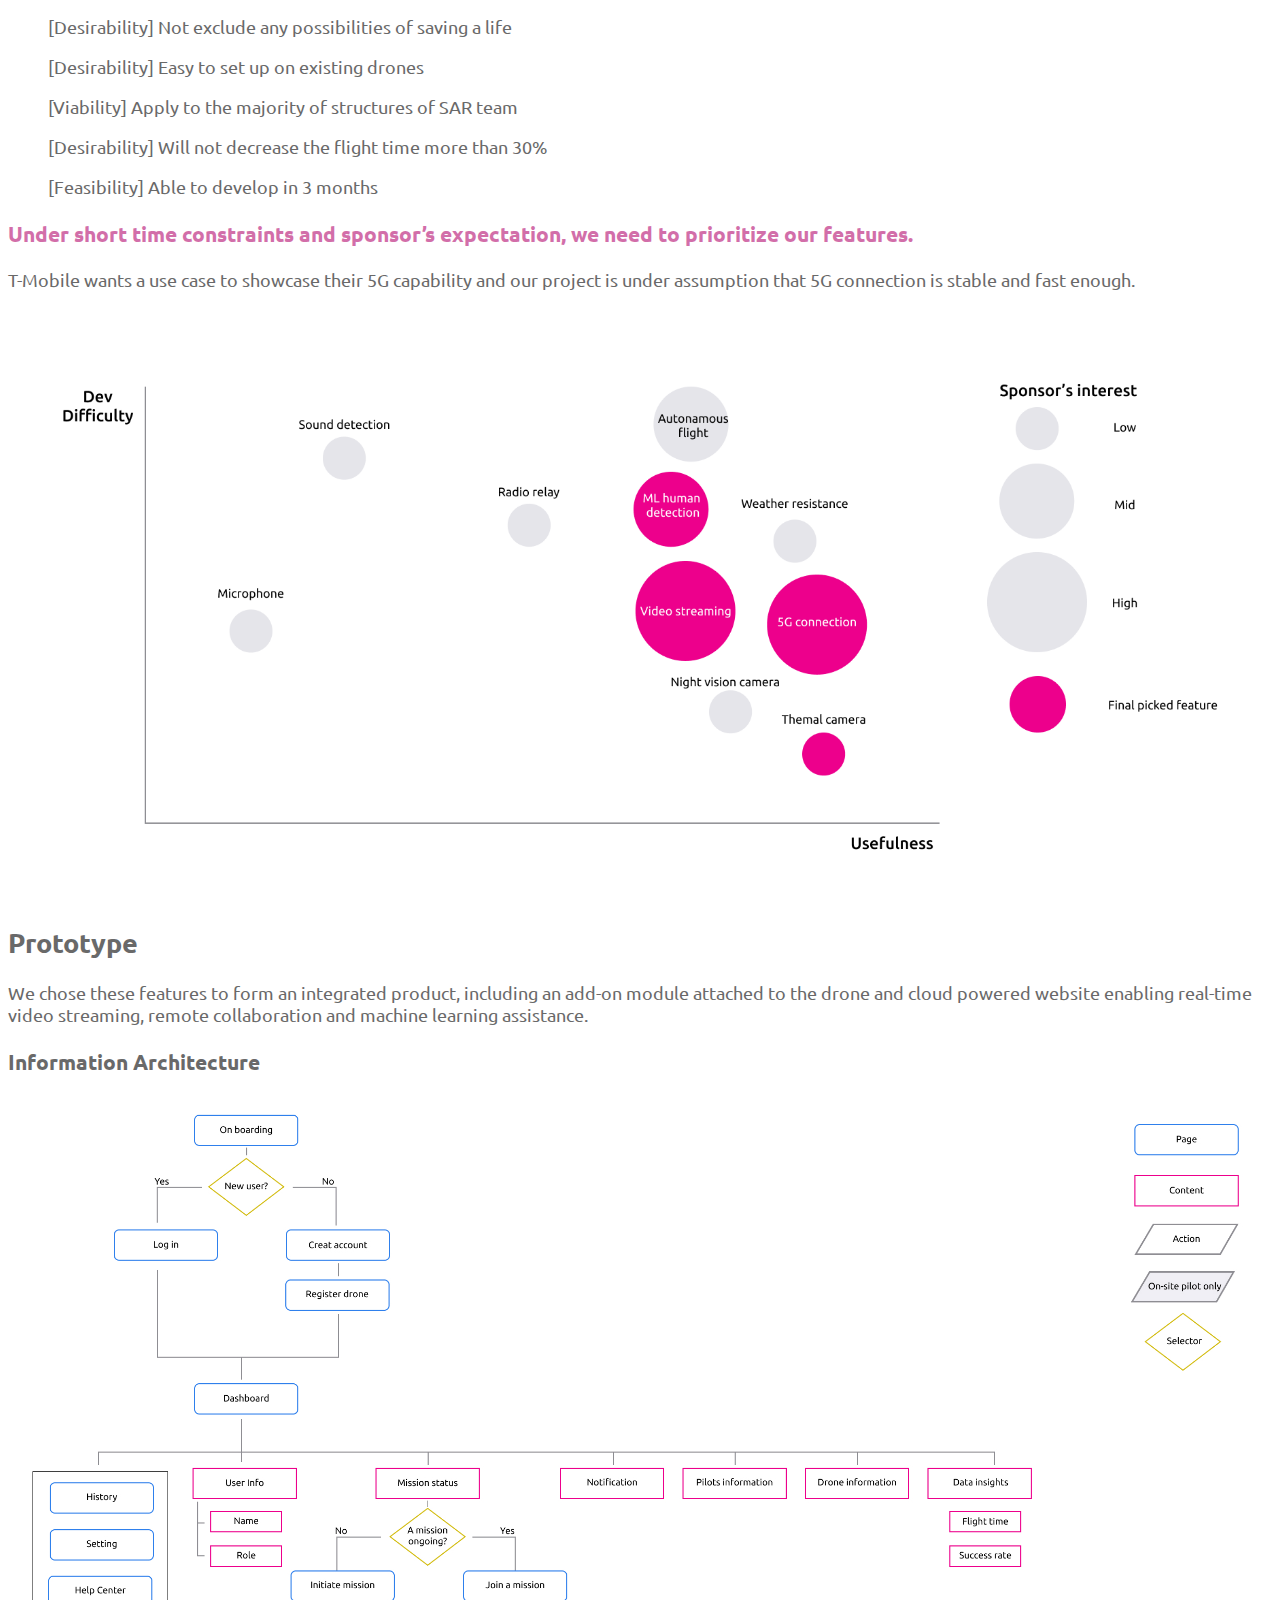
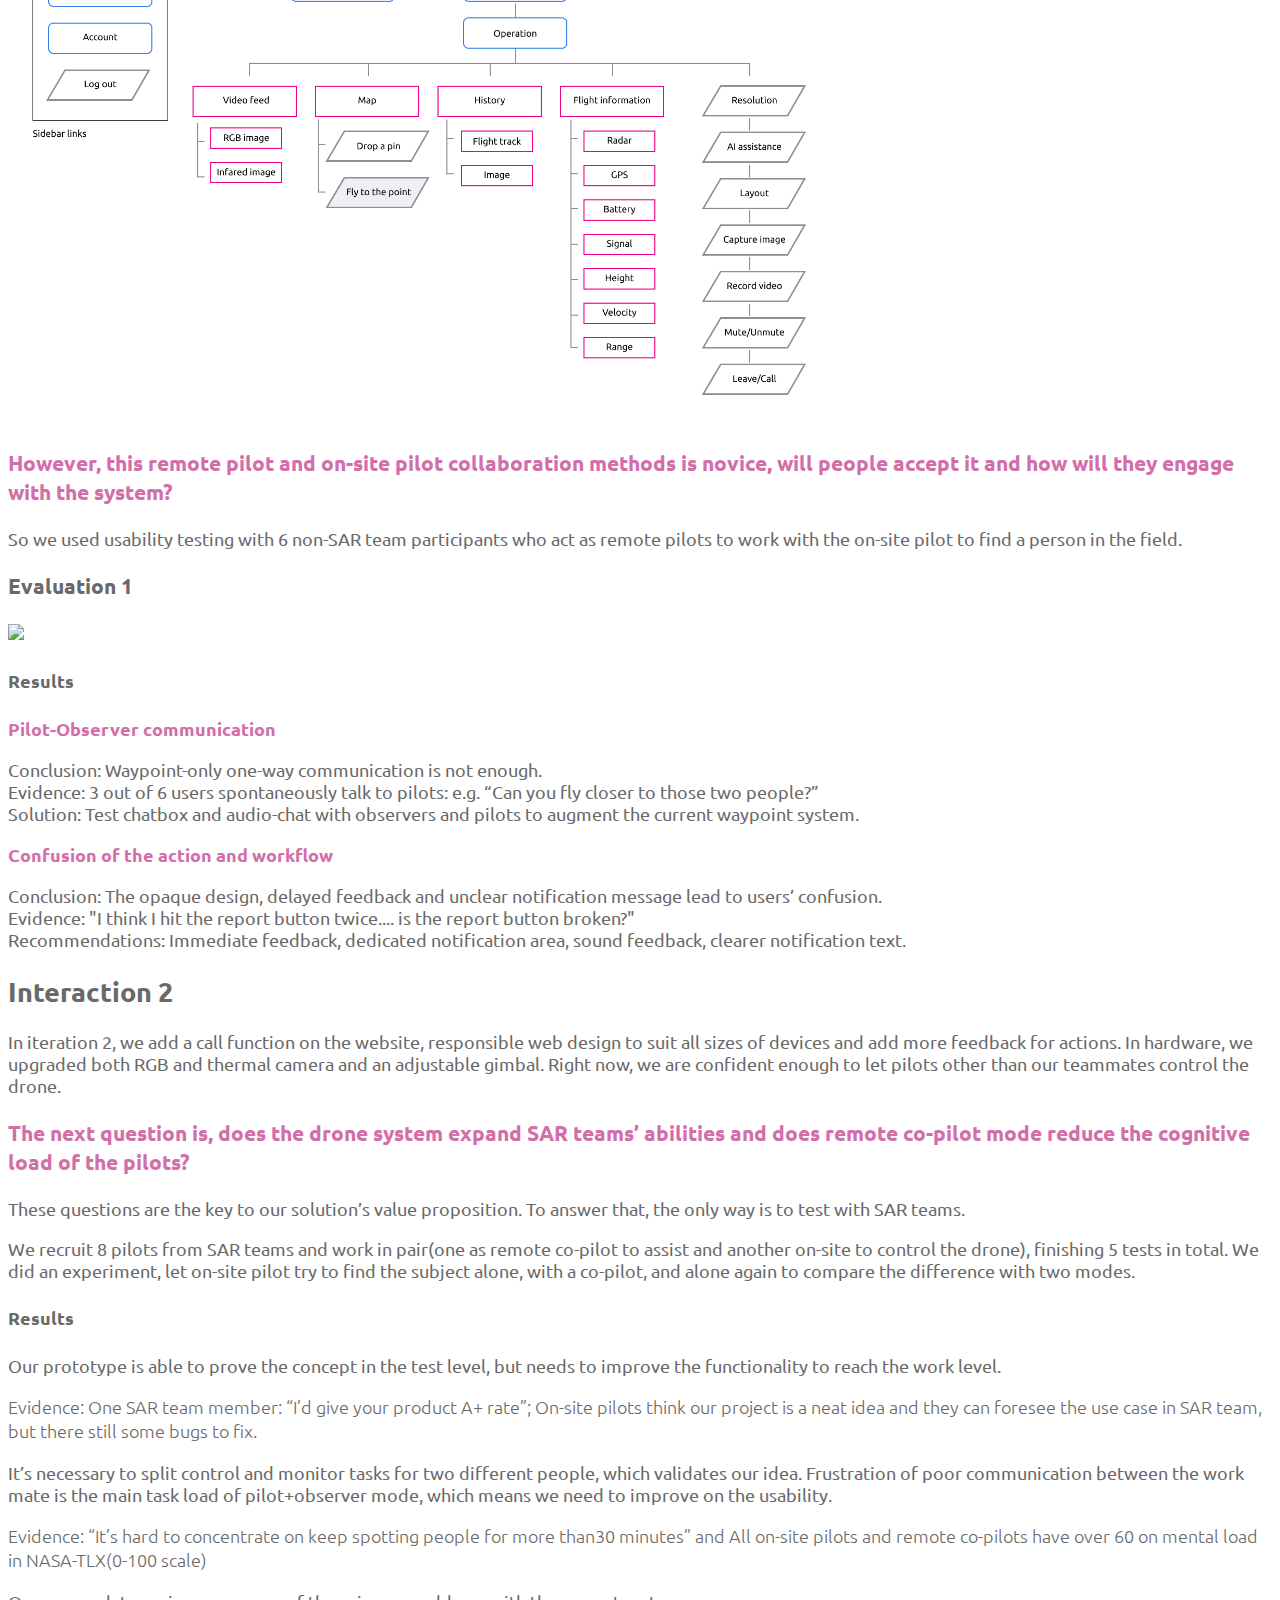
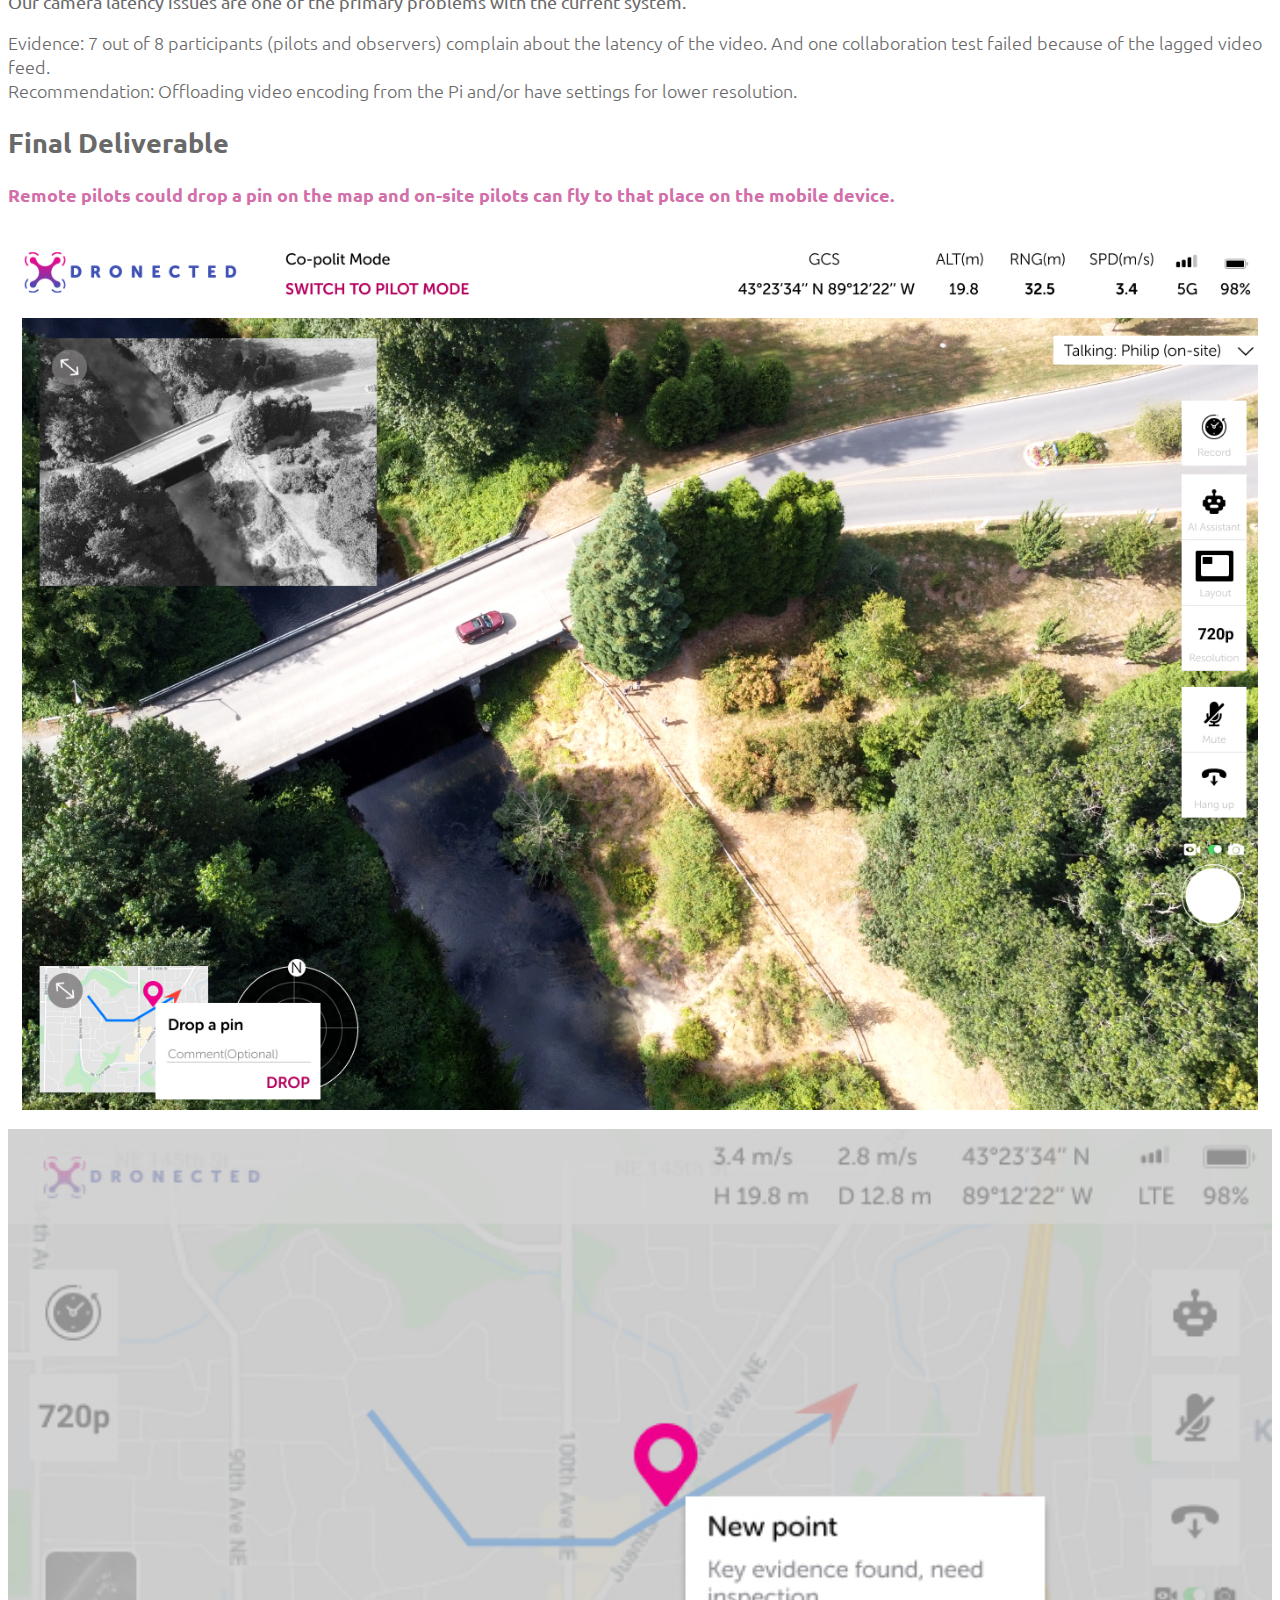
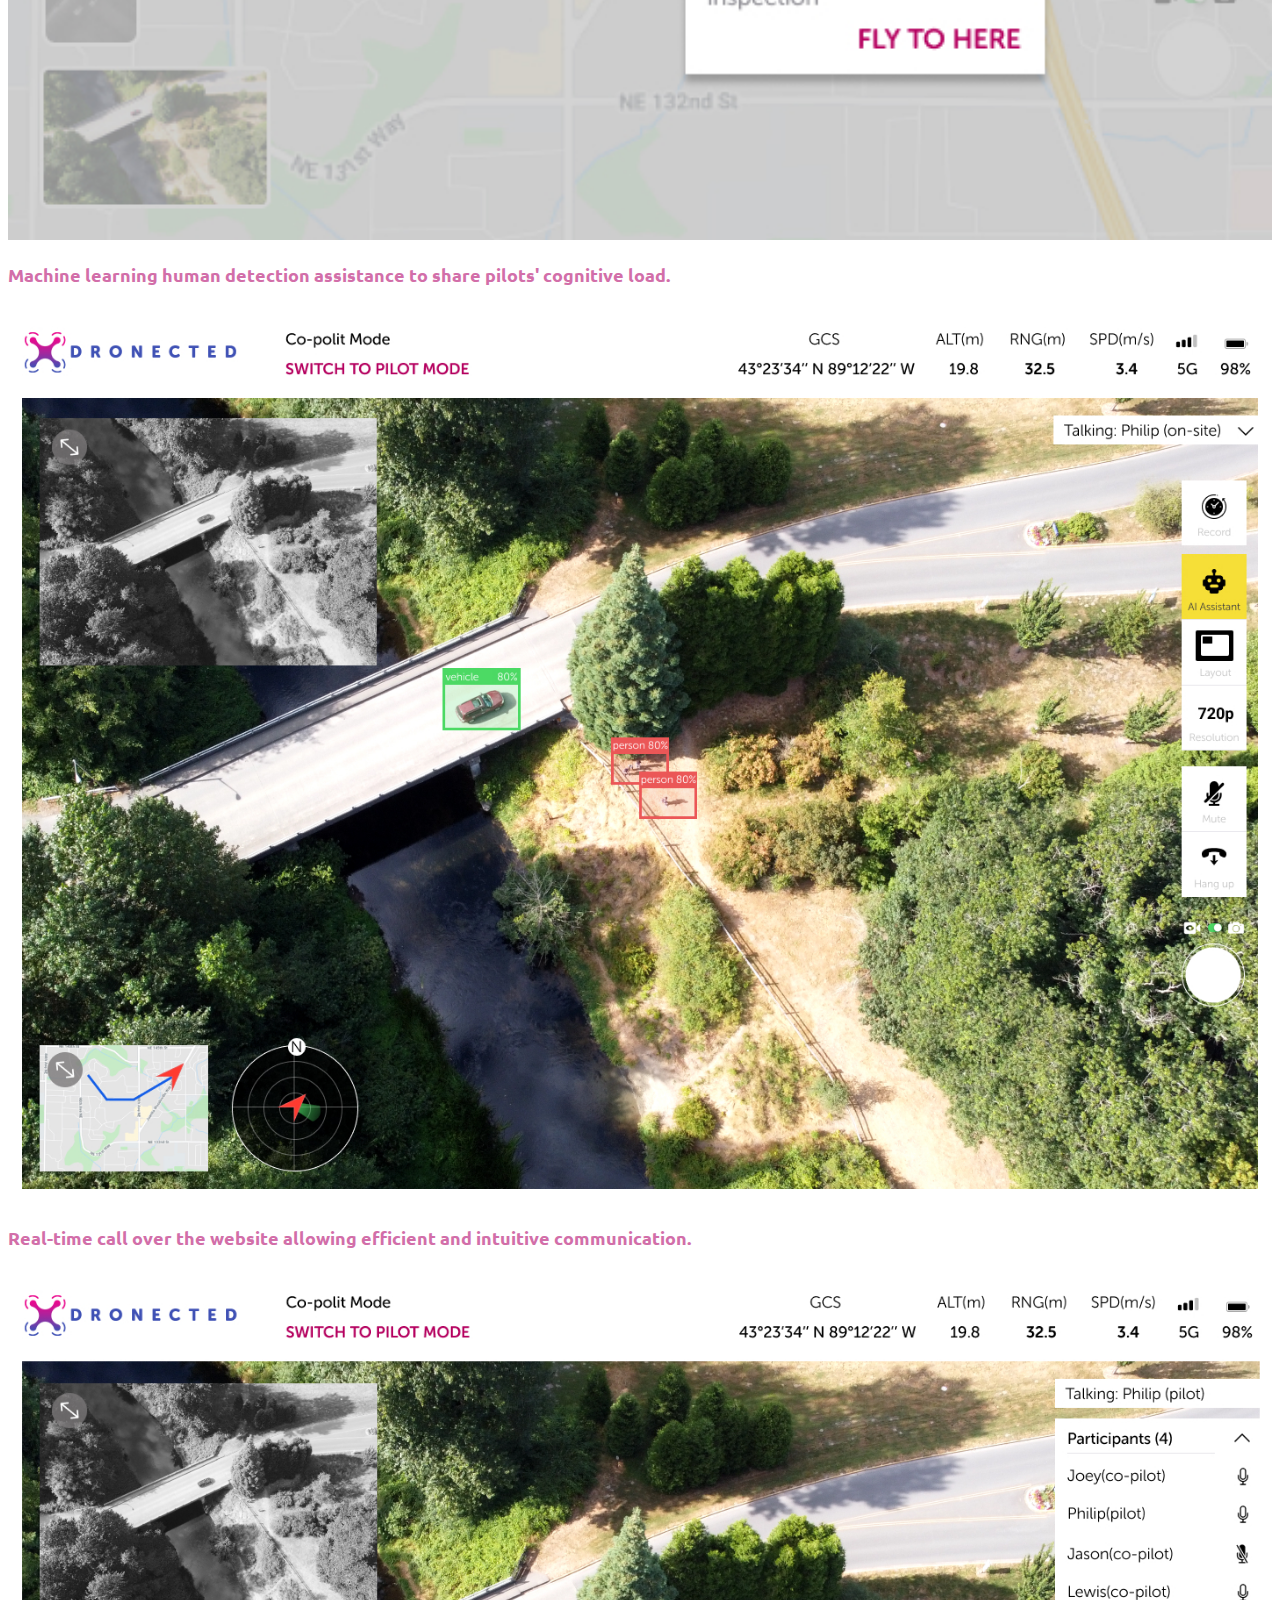
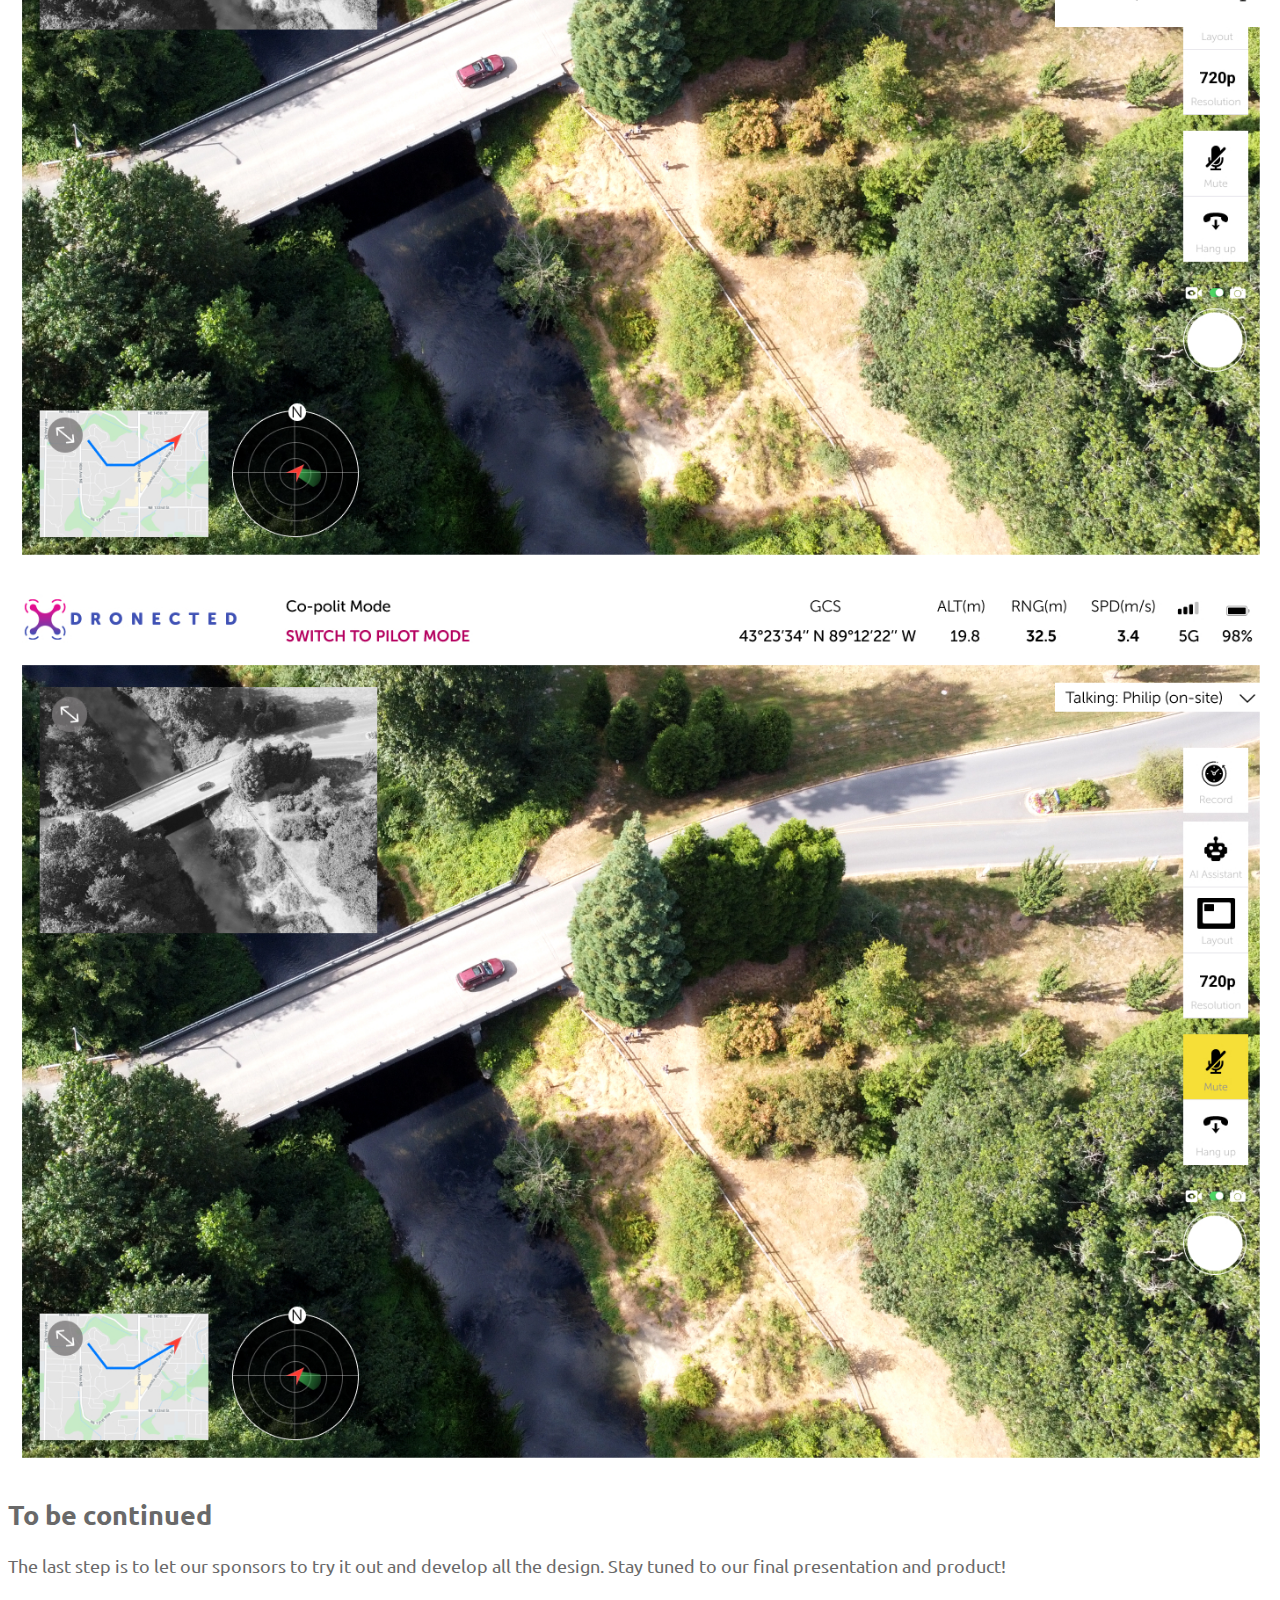
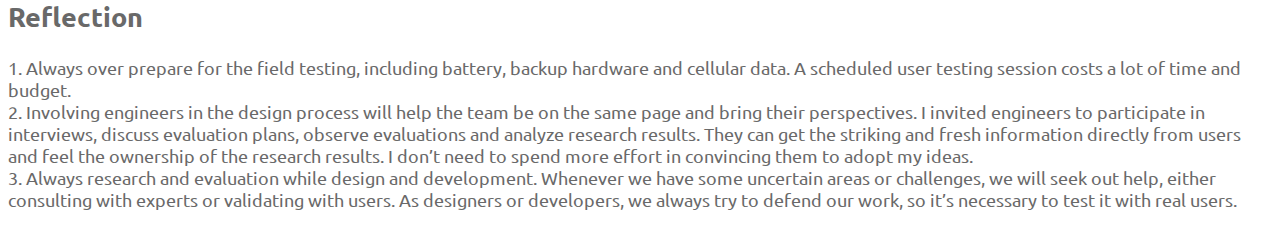
==== commit 4a361360: "add content and style" ====
--- a/dronected.html
+++ b/dronected.html
@@ -155,72 +155,100 @@
                 <h3 class="my-4">Evaluation 1</h3>
                 </div>
             </div>
-            <div class="row">
-                <div class="col"><img src="res/remote-pic.JPG"></div>
-                <div class="col"><img src="res/remote-screen.png"></div>
-            </div>
-            <div class="row">
-                <div class="col"><img src="res/onsite-pic.png"></div>
-                <div class="col"><img src="res/onsite-pic1.jpg"></div>
-            </div>
-            <h4>Results</h4>
-            <p><b>Pilot-Observer communication</b></p>
-            <p>Conclusion:Waypoint-only one-way communication is not enough.
-                <br>Evidence:
-                <br>6 out of 6 users would request more communication with the pilot: chat, audio, or more buttons.
-                <br>3 out of 6 users spontaneously talk to pilots: e.g. “Can you fly closer to those two people?”
-                <br>Solution:Test chatbox and audio-chat with observers and pilots to augment the current waypoint system.
-            </p>
-            <p><b>Confusion of the action and workflow</b></p>
-            <p>Conclusion: The opaque design, delayed feedback and unclear notification message lead to users’ confusion.
-                <br>Evidence:
-                <br>6 out of 6 users complain about the report button.
-                <br>"I think I hit the report button twice.... is the report button broken?"
-                <br>Recommendations:Immediate feedback, dedicated notification area, sound feedback, clearer notification text.
-            </p>
-        </div>
-        <div class="my-2">
-            <h2 style="font-weight: 700;">Interaction 2</h2>
-            <p>In iteration 2, we add a call function on the website, responsible web design to suit all sizes of devices and add more feedback for actions. In hardware, we upgraded both RGB and thermal camera and an adjustable gimbal. Right now, we are confident enough to let pilots other than our teammates control the drone.</p>
-            <h3>The next question is, does the drone system expand SAR teams’ abilities and does remote co-pilot mode reduce the cognitive load of the pilots?</h3>
-            <p>These questions are the key to our solution’s value proposition. To answer that, the only way is to test with SAR teams.</p>
-            <p>We recruit 8 pilots from SAR teams and work in pair(one as remote co-pilot to assist and another on-site to control the drone), finishing 5 tests in total. We did an experiment, let on-site pilot try to find the subject alone, with a co-pilot, and alone again to compare the difference with two modes.</p>
-            <h4>Results</h4>
-            <p><li>Our prototype is able to prove the concept in the test level, but needs to improve the functionality to reach the work level.</li>
-                <br> Evidence:
-                <br>One observer: “I’d give your product A+ rate”
-                <br>Pilots think our project is a neat idea and they can foresee the use case in SAR team, but there still some bugs to fix.
-                <li>It’s necessary to split control and monitor tasks for two different people, which validates our idea. Frustration of poor communication between the work mate is the main task load of pilot+observer mode, which means we need to improve on the usability.</li>
-                <br> Evidence:
-                <br>“It’s hard to concentrate on keep spotting people for more than30 mins”
-                <br> All on-site pilots and remote co-pilots have over 60 on mental load in NASA-TLX(0-100 scale)
-                <li>Our camera latency issues are one of the primary problems with the current system.</li>
-                <br>Evidence
-                <br>7 out of 8 participants (pilots and observers) complain about the latency of the video.
-                <br>One collaboration test failed because of the lagged video feed.
-                <br>Recommendation:
-                <br>Offloading video encoding from the Pi and/or have settings for lower resolution.
-            </p>
-        </div>
-        <div class="my-2">
-            <h2>Final Deliverable</h2>
-            <img src="res/Pin%20on%20map.jpg">
-            <img src="res/Fly%20to%20point.jpg">
-            <img src="res/AI.jpg">
-            <img src="res/Show%20participant.jpg">
-            <img src="res/Mute.jpg">
-        </div>
-        <div class="my-2">
-            <h2 style="font-weight: 700;">To be continued</h2>
-            <p>The last step is to let our sponsors to try it out and develop all the design. Stay tuned to our final presentation and product!</p>
-        </div>
-        <div class="my-2">
-            <h2 style="font-weight: 700;">Reflection</h2>
-            <p>1. Always over prepare for the field testing, including battery, backup hardware and cellular data. A scheduled user testing session costs a lot of time and budget.​
+            <img src="res/test.jpg">
+            <div class="row">
+                <div class="col-md-8 offset-md-2">
+                    <h4>Results</h4>
+                    <p><b>Pilot-Observer communication</b></p>
+                    <p>Conclusion: Waypoint-only one-way communication is not enough.
+                        <br>Evidence: 3 out of 6 users spontaneously talk to pilots: e.g. “Can you fly closer to those two people?”
+                        <br>Solution: Test chatbox and audio-chat with observers and pilots to augment the current waypoint system.
+                    </p>
+                    <p><b>Confusion of the action and workflow</b></p>
+                    <p>Conclusion: The opaque design, delayed feedback and unclear notification message lead to users’ confusion.
+                        <br>Evidence: "I think I hit the report button twice.... is the report button broken?"
+                    <br>Recommendations: Immediate feedback, dedicated notification area, sound feedback, clearer notification text.
+                    </p>
+                </div>
+            </div>
+        </div>
+
+        <div class="my-2">
+            <div class="row">
+                <div class="col-md-8 offset-md-2">
+                <h2 style="font-weight: 700;">Interaction 2</h2>
+                <p>In iteration 2, we add a call function on the website, responsible web design to suit all sizes of devices and add more feedback for actions. In hardware, we upgraded both RGB and thermal camera and an adjustable gimbal. Right now, we are confident enough to let pilots other than our teammates control the drone.</p>
+                <h3><b>The next question is, does the drone system expand SAR teams’ abilities and does remote co-pilot mode reduce the cognitive load of the pilots?</b></h3>
+                <p>These questions are the key to our solution’s value proposition. To answer that, the only way is to test with SAR teams.</p>
+                <p>We recruit 8 pilots from SAR teams and work in pair(one as remote co-pilot to assist and another on-site to control the drone), finishing 5 tests in total. We did an experiment, let on-site pilot try to find the subject alone, with a co-pilot, and alone again to compare the difference with two modes.</p>
+                <h4>Results</h4>
+                <p><li><p>Our prototype is able to prove the concept in the test level, but needs to improve the functionality to reach the work level.</li>
+                    Evidence: One SAR team member: “I’d give your product A+ rate”; On-site pilots think our project is a neat idea and they can foresee the use case in SAR team, but there still some bugs to fix.<br></p>
+                <li><p>It’s necessary to split control and monitor tasks for two different people, which validates our idea. Frustration of poor communication between the work mate is the main task load of pilot+observer mode, which means we need to improve on the usability.</li>
+                Evidence: “It’s hard to concentrate on keep spotting people for more than30 minutes”  and All on-site pilots and remote co-pilots have over 60 on mental load in NASA-TLX(0-100 scale)<br></p>
+                    <li><p>Our camera latency issues are one of the primary problems with the current system.</li>
+ Evidence: 7 out of 8 participants (pilots and observers) complain about the latency of the video. And one collaboration test failed because of the lagged video feed.
+                <br>Recommendation: Offloading video encoding from the Pi and/or have settings for lower resolution.<br></p>
+                </div>
+            </div>
+        </div>
+
+        <div class="my-2">
+            <div class="row">
+                <div class="col-md-8 offset-md-2">
+                    <h2 style="font-weight: 700;">Final Deliverable</h2>
+                    <p class="my-4"><b>Remote pilots could drop a pin on the map and on-site pilots can fly to that place on the mobile device.</b></p>
+                </div>
+            </div>
+            <div class="row">
+                <div class="col">
+                    <img src="res/Pin%20on%20map.jpg">
+                </div>
+                <div class="col" style="align-items: center;justify-content: center;">
+                    <img src="res/Fly%20to%20point.jpg">
+                </div>
+            </div>
+            <div class="row">
+                <div class="col-md-8 offset-md-2">
+                    <p class="my-4"><b>Machine learning human detection assistance to share pilots' cognitive load.</b></p>
+                    <img src="res/AI.jpg">
+                </div>
+            </div>
+
+            <div class="row">
+                <div class="col-md-8 offset-md-2">
+                    <p class="my-4"><b>Real-time call over the website allowing efficient and intuitive communication.</b></p>
+                </div>
+            </div>
+            <div class="row">
+                <div class="col">
+                    <img src="res/Show%20participant.jpg">
+                </div>
+                <div class="col">
+                    <img src="res/Mute.jpg">
+                </div>
+            </div>
+        </div>
+        <div class="my-2">
+                <div class="row">
+                    <div class="col-md-8 offset-md-2">
+                <h2 style="font-weight: 700;">To be continued</h2>
+                <p>The last step is to let our sponsors to try it out and develop all the design. Stay tuned to our final presentation and product!</p>
+                    </div>
+                </div>
+        </div>
+
+        <div class="my-2">
+            <div class="row">
+                <div class="col-md-8 offset-md-2">
+                <h2 style="font-weight: 700;">Reflection</h2>
+                <p>1. Always over prepare for the field testing, including battery, backup hardware and cellular data. A scheduled user testing session costs a lot of time and budget.​
                 ​
-                2. Involving engineers in the design process will help the team be on the same page and bring their perspectives. I invited engineers to participate in interviews, discuss evaluation plans, observe evaluations and analyze research results. They can get the striking and fresh information directly from users and feel the ownership of the research results. I don’t need to spend more effort in convincing them to adopt my ideas.
+                <br>2. Involving engineers in the design process will help the team be on the same page and bring their perspectives. I invited engineers to participate in interviews, discuss evaluation plans, observe evaluations and analyze research results. They can get the striking and fresh information directly from users and feel the ownership of the research results. I don’t need to spend more effort in convincing them to adopt my ideas.
                 ​
-                3. Always research and evaluation while design and development. Whenever we have some uncertain areas or challenges, we will seek out help, either consulting with experts or validating with users. As designers or developers, we always try to defend our work, so it’s necessary to test it with real users. </p>
+                    <br>3. Always research and evaluation while design and development. Whenever we have some uncertain areas or challenges, we will seek out help, either consulting with experts or validating with users. As designers or developers, we always try to defend our work, so it’s necessary to test it with real users. </p>
+                </div>
+            </div>
         </div>
     </div>
 
--- a/index.css
+++ b/index.css
@@ -41,6 +41,7 @@
 
 img{
     width:100%;
+    overflow:hidden;
 }
 
 p{
@@ -64,4 +65,14 @@
 
 b{
     color:#D26EA9;
+}
+
+.footer {
+    position: fixed;
+    bottom: 0;
+    width: 100%;
+    /* Set the fixed height of the footer here */
+    height: 60px;
+    line-height: 60px; /* Vertically center the text there */
+    background-color: #f5f5f5;
 }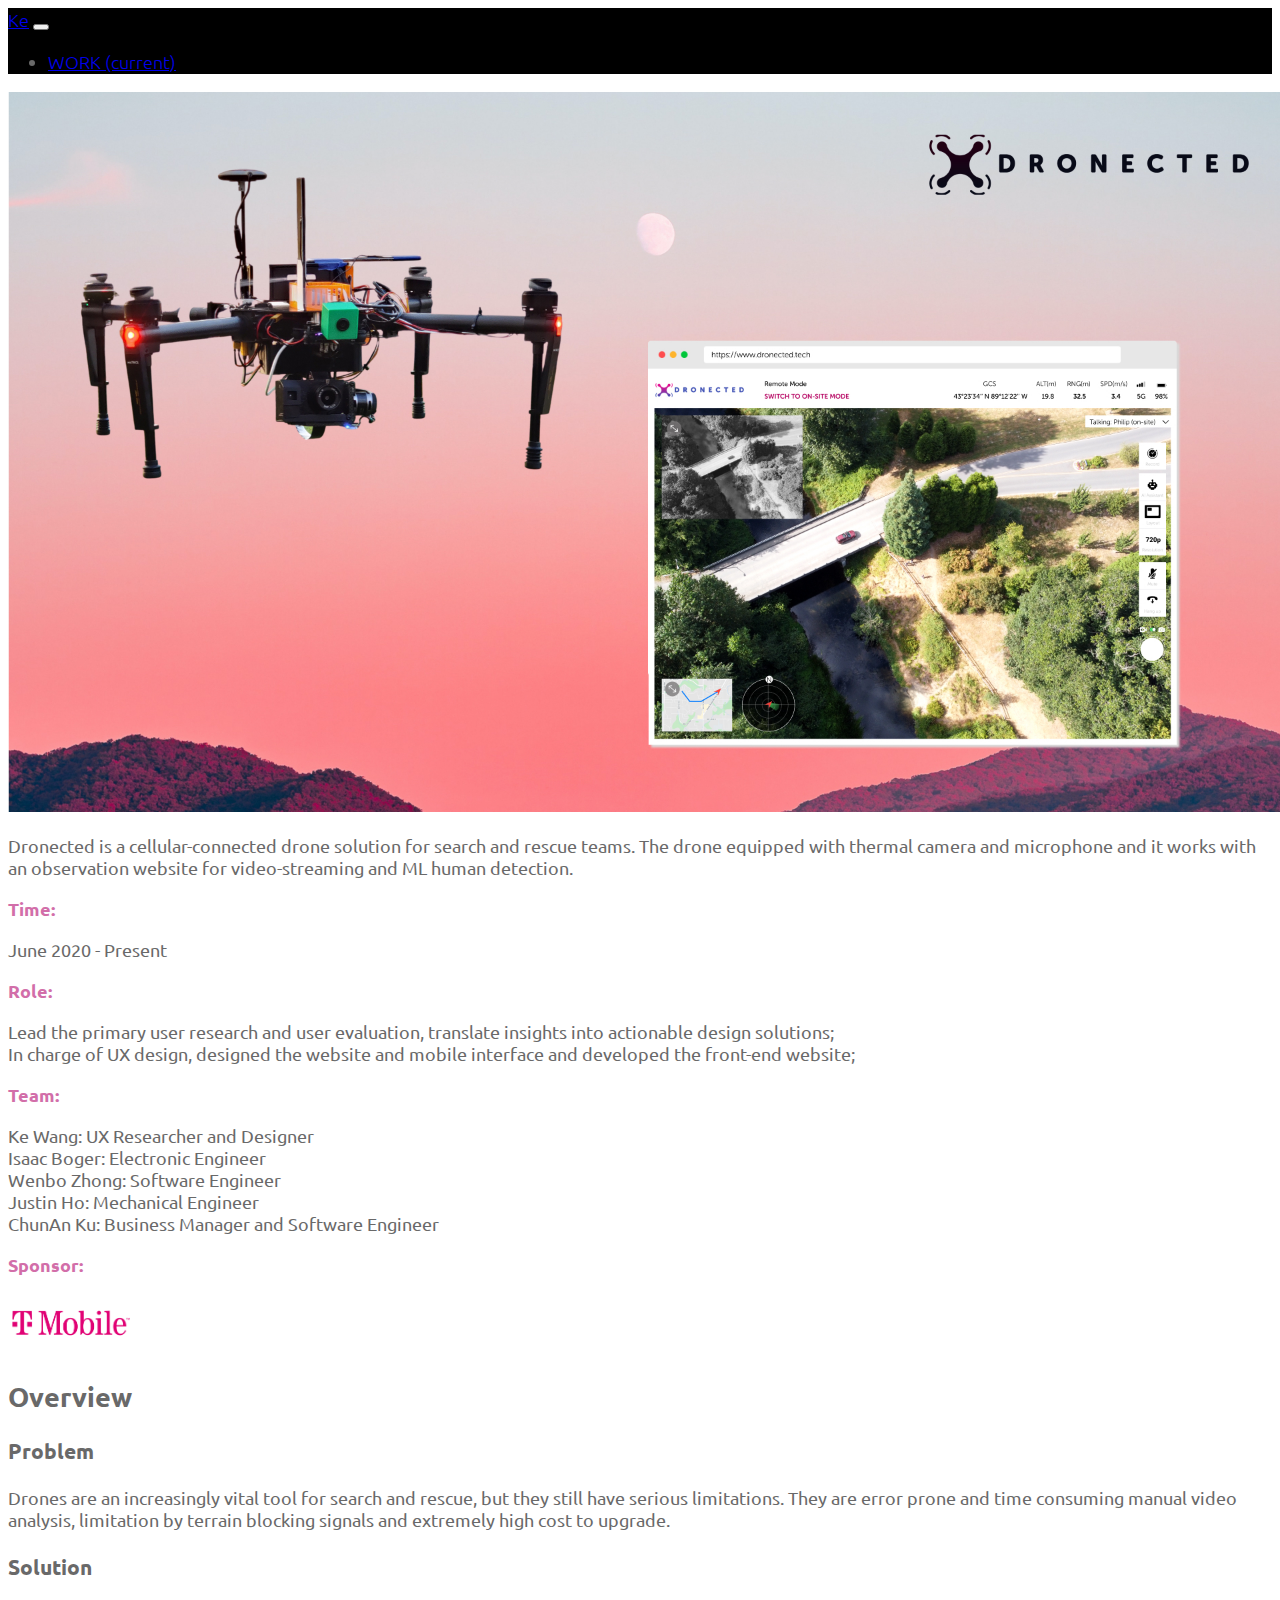
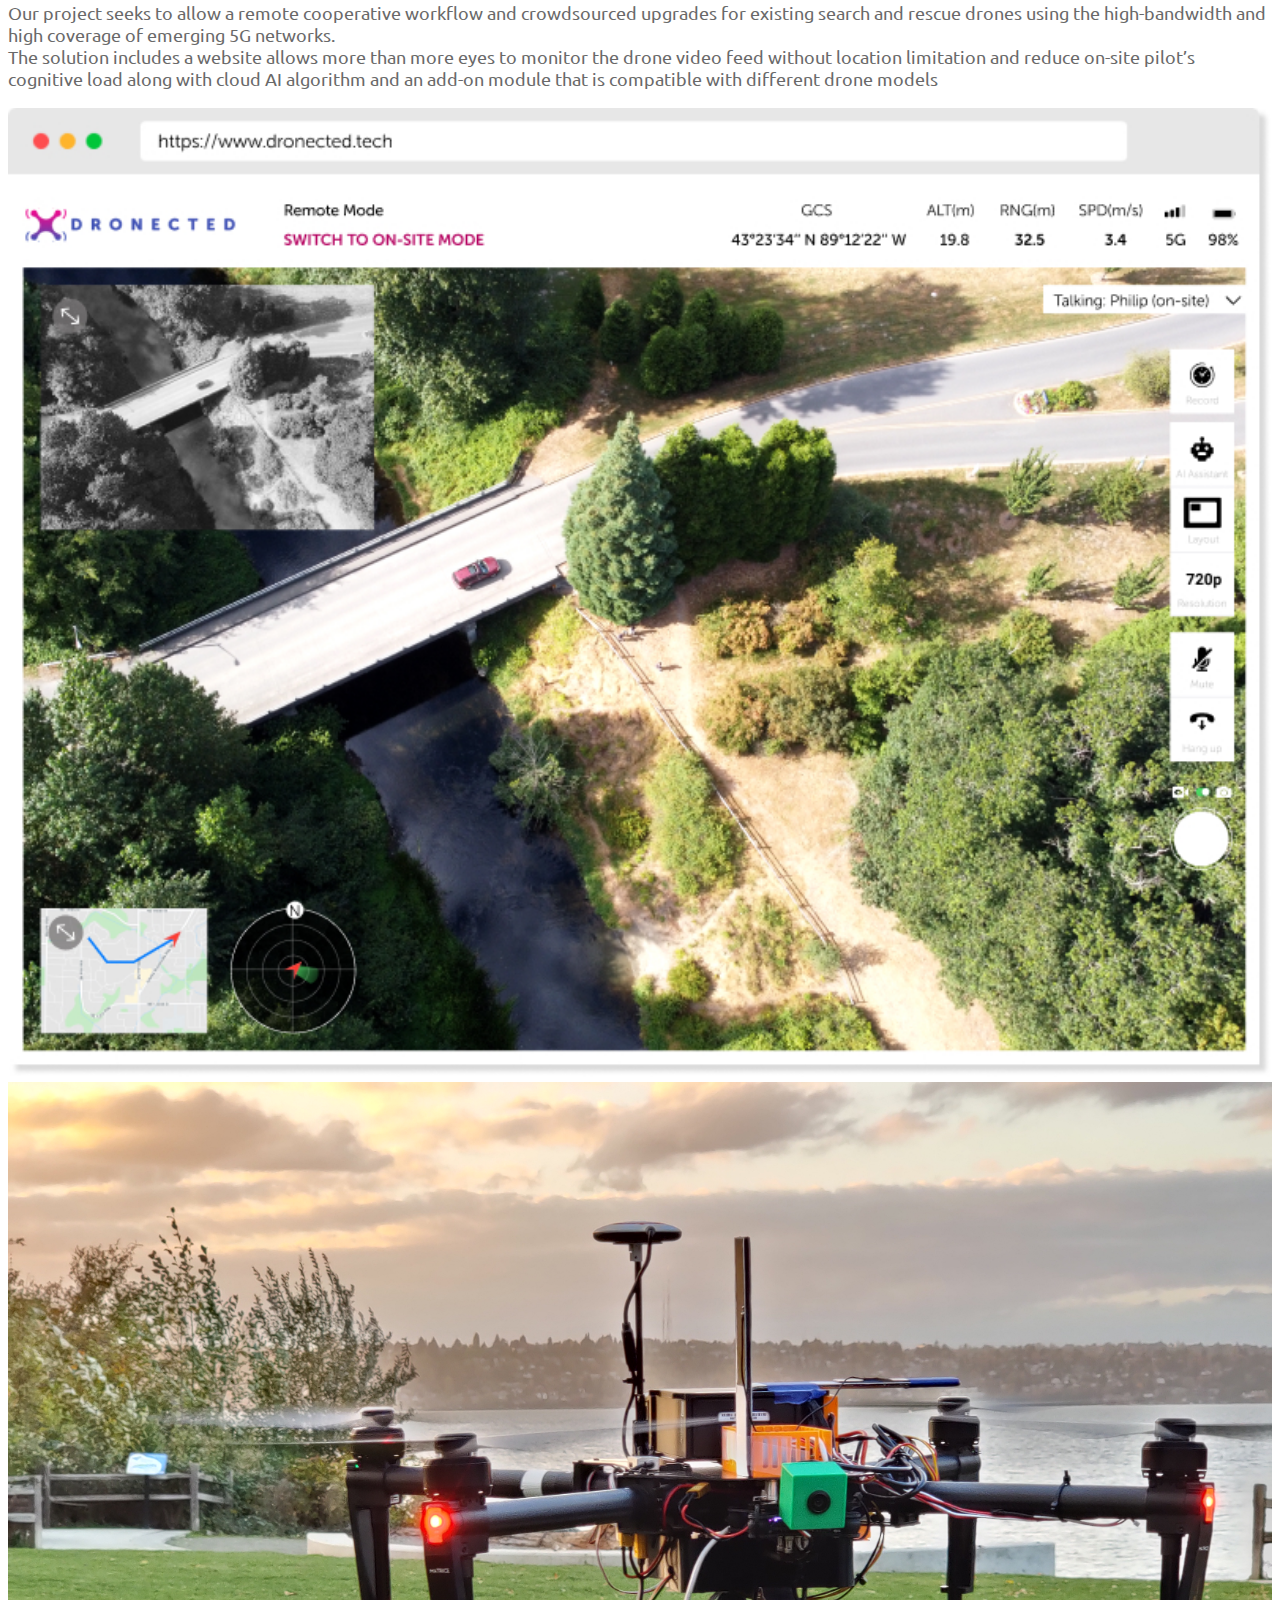
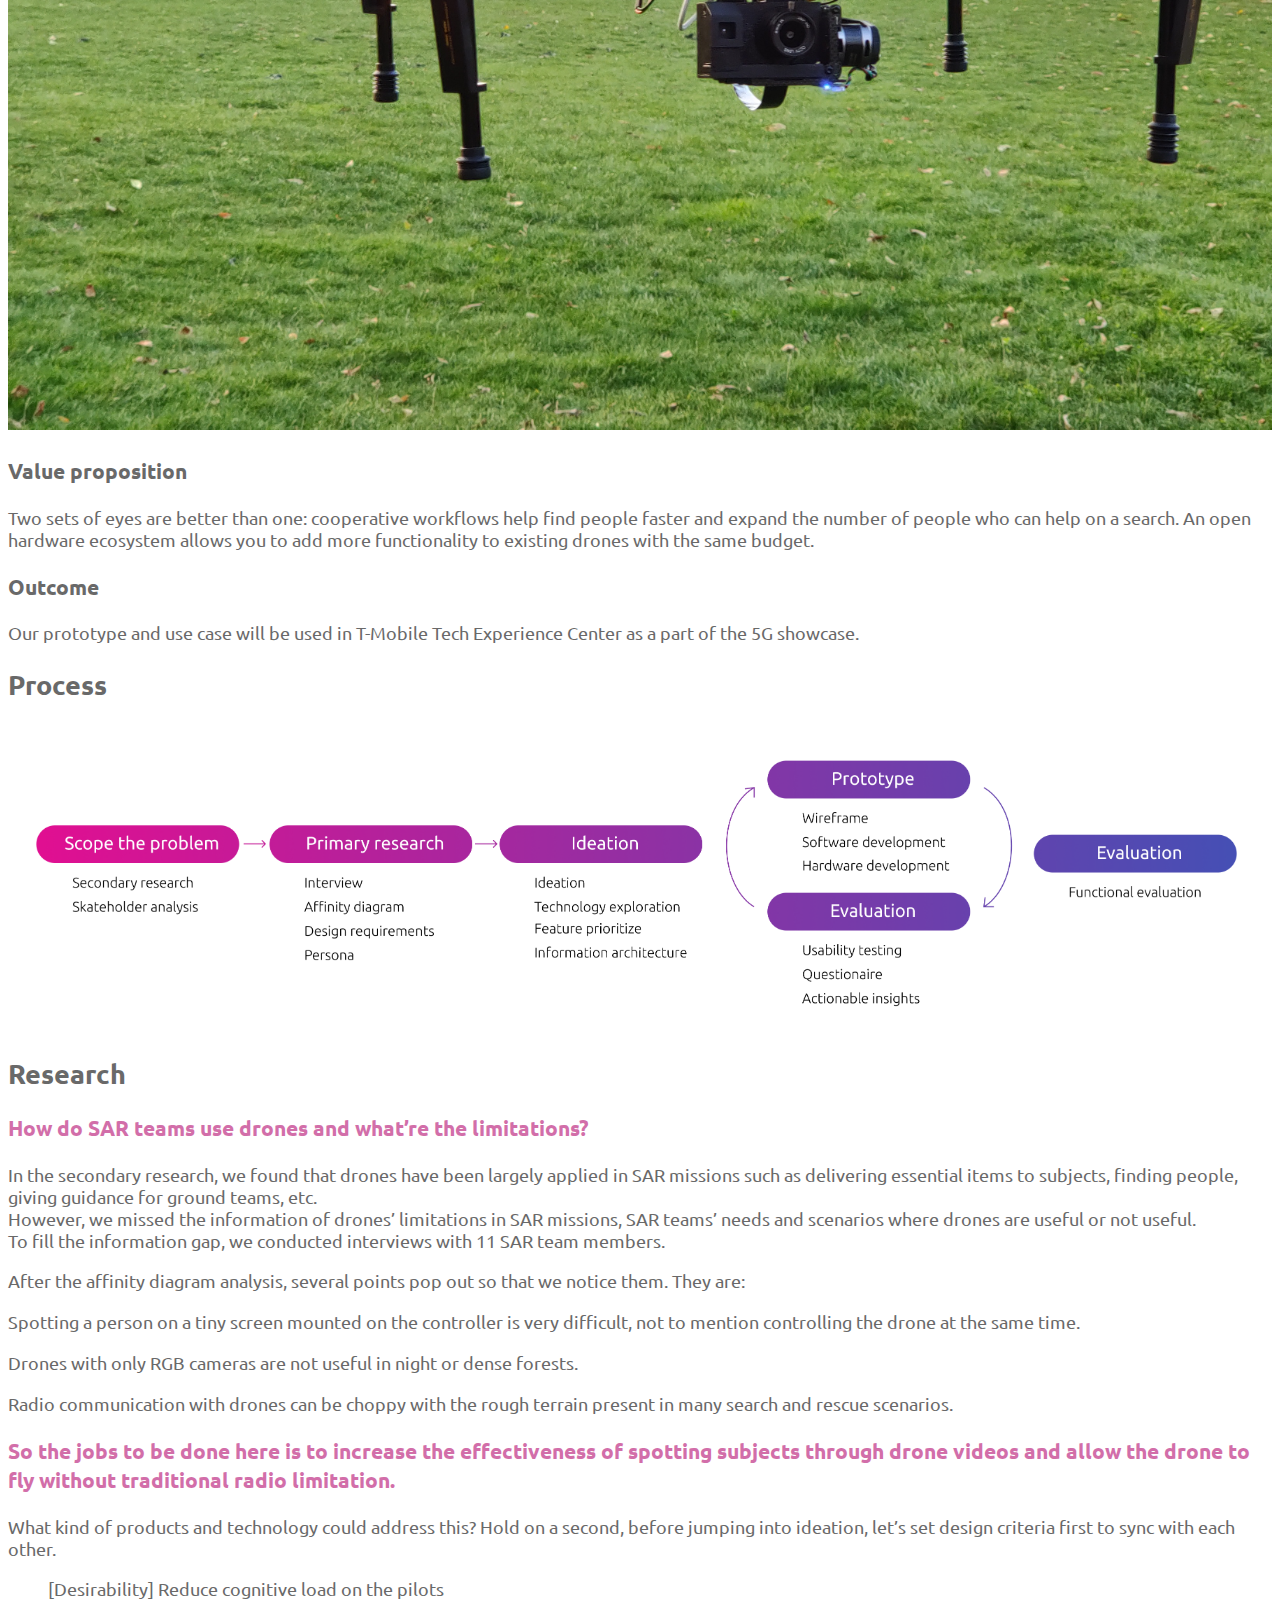
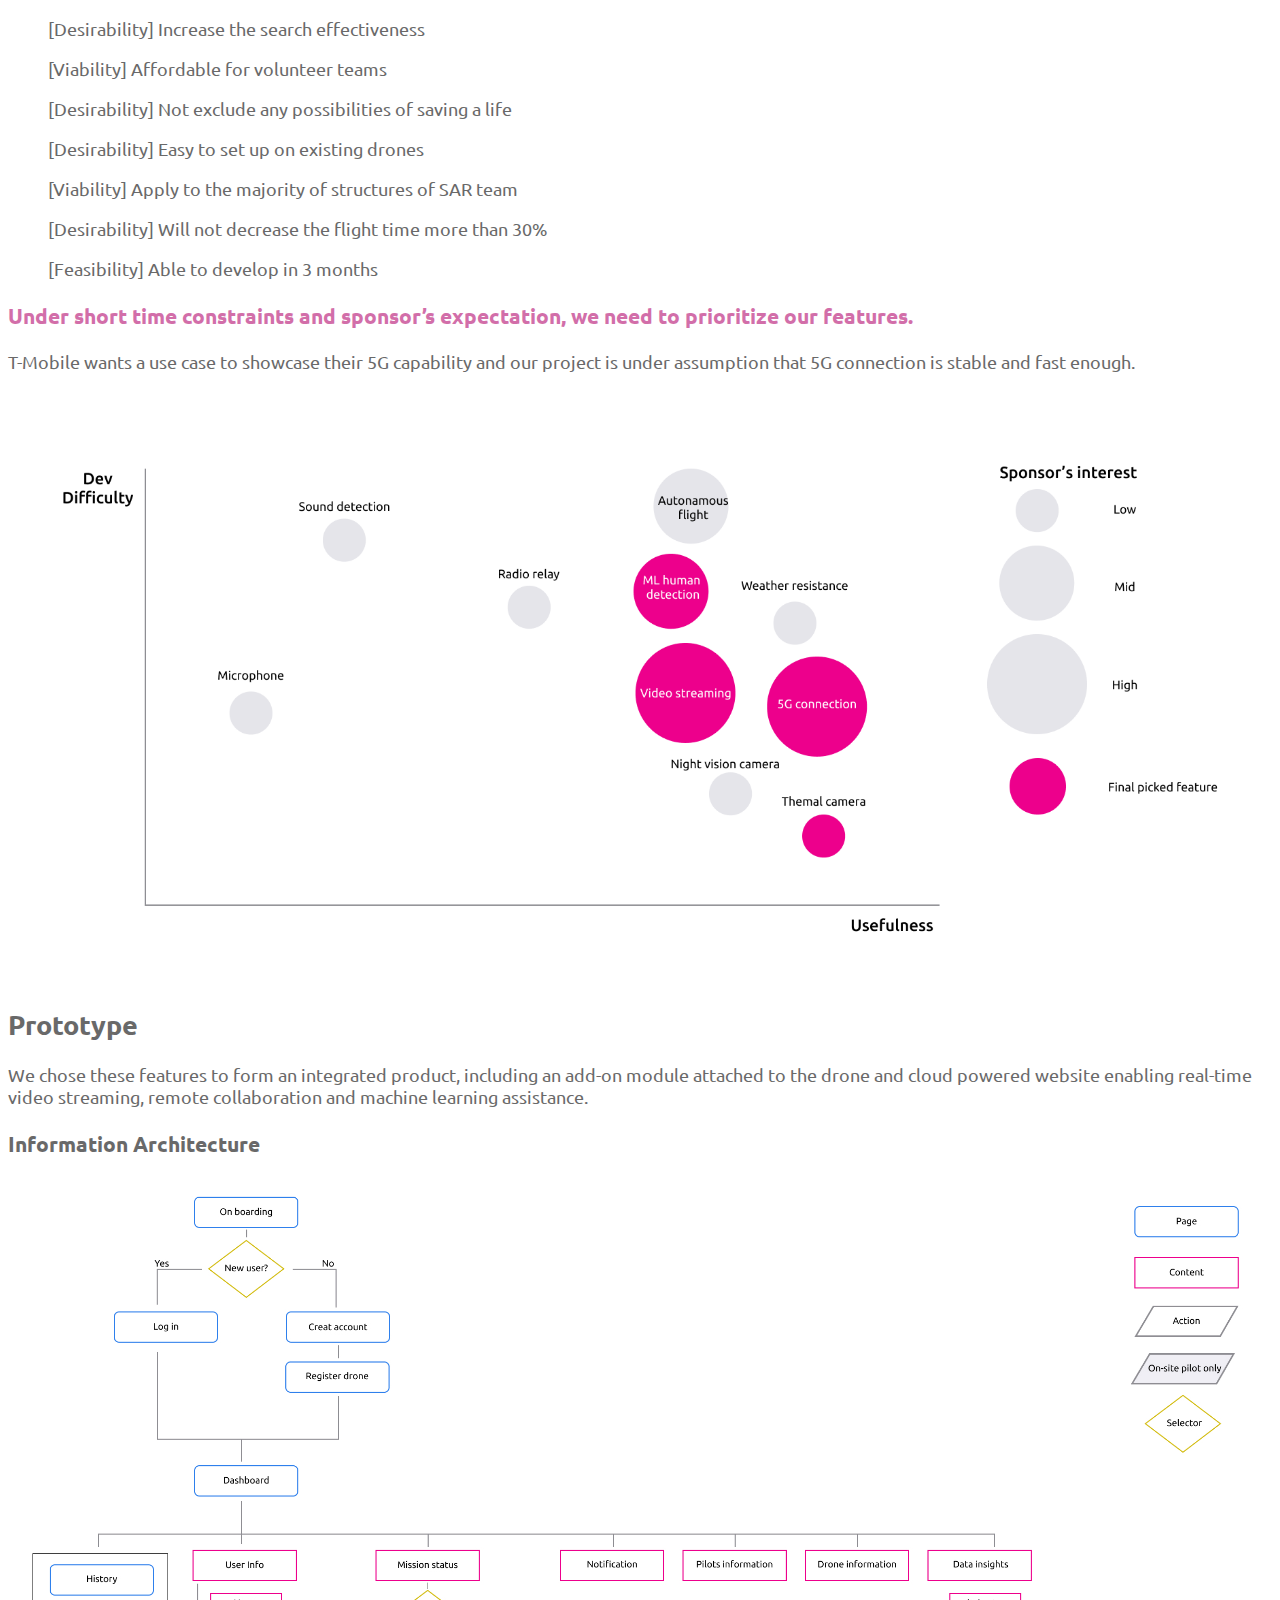
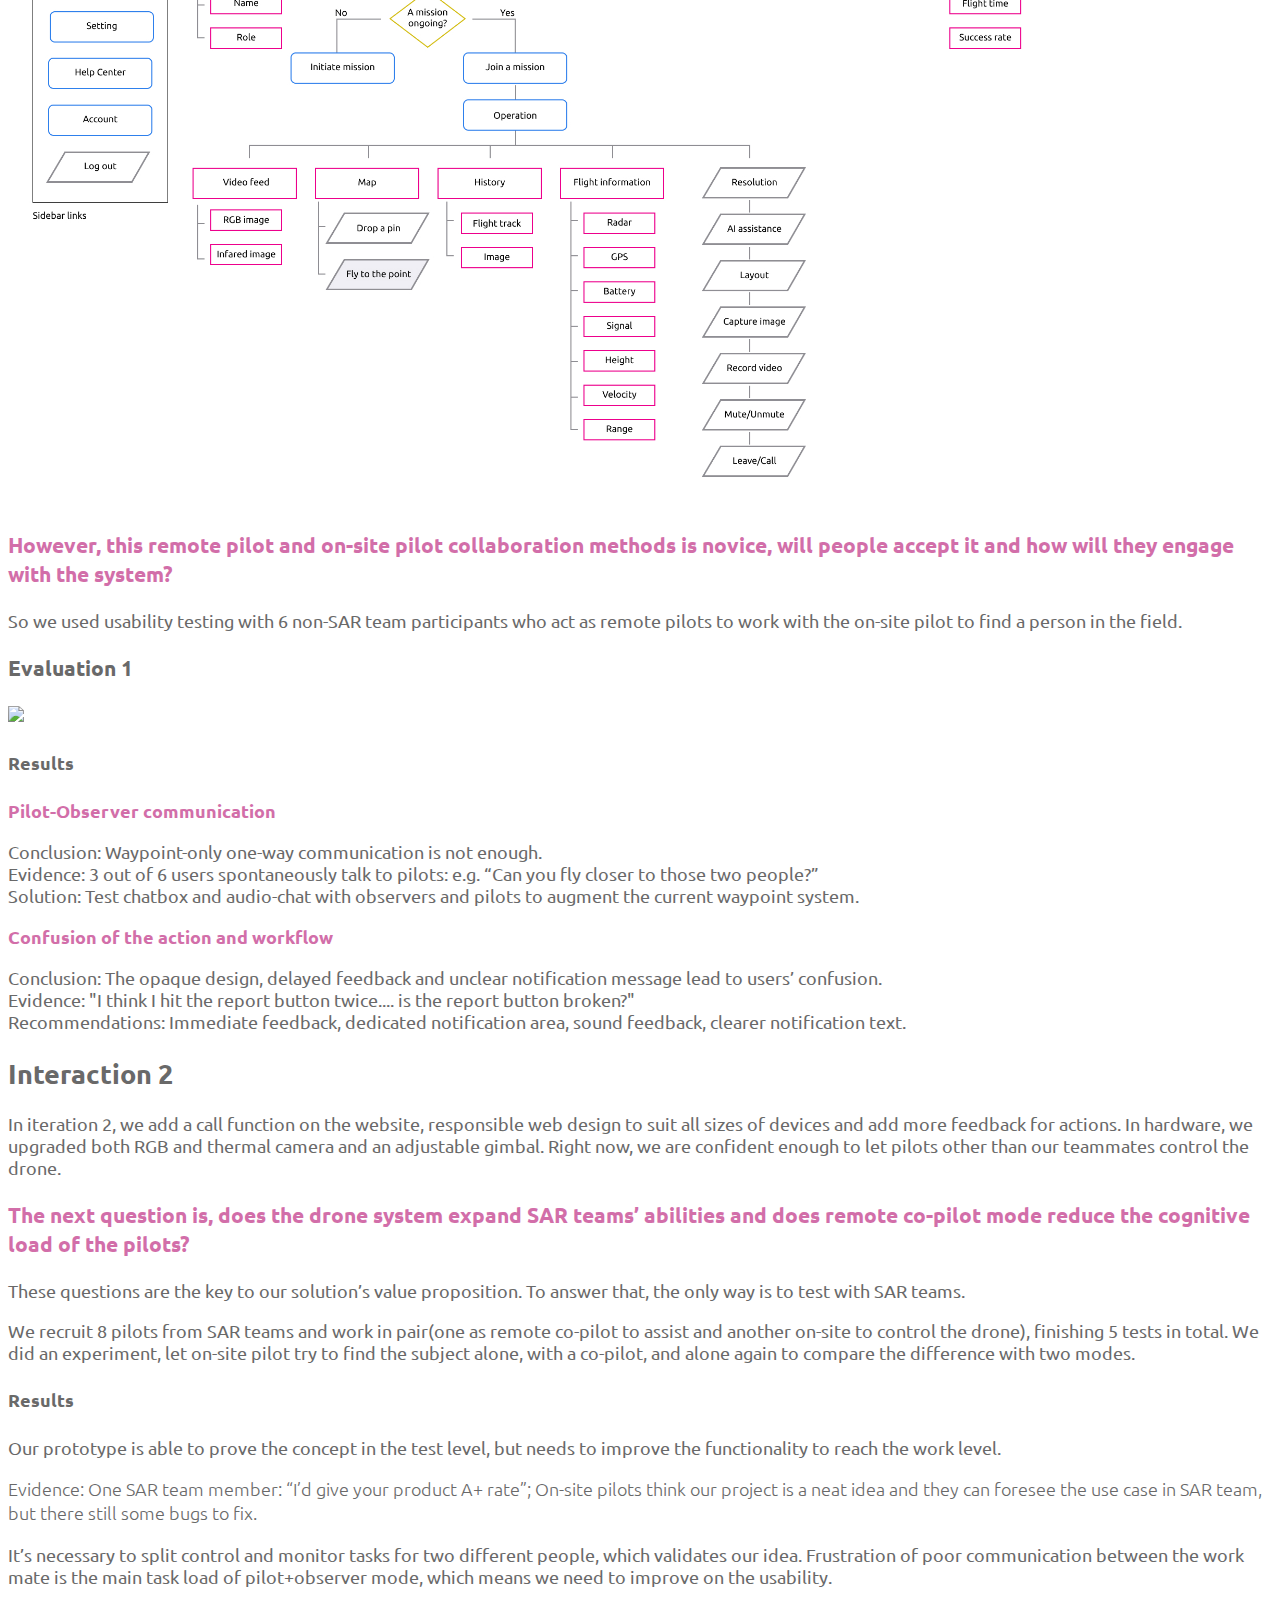
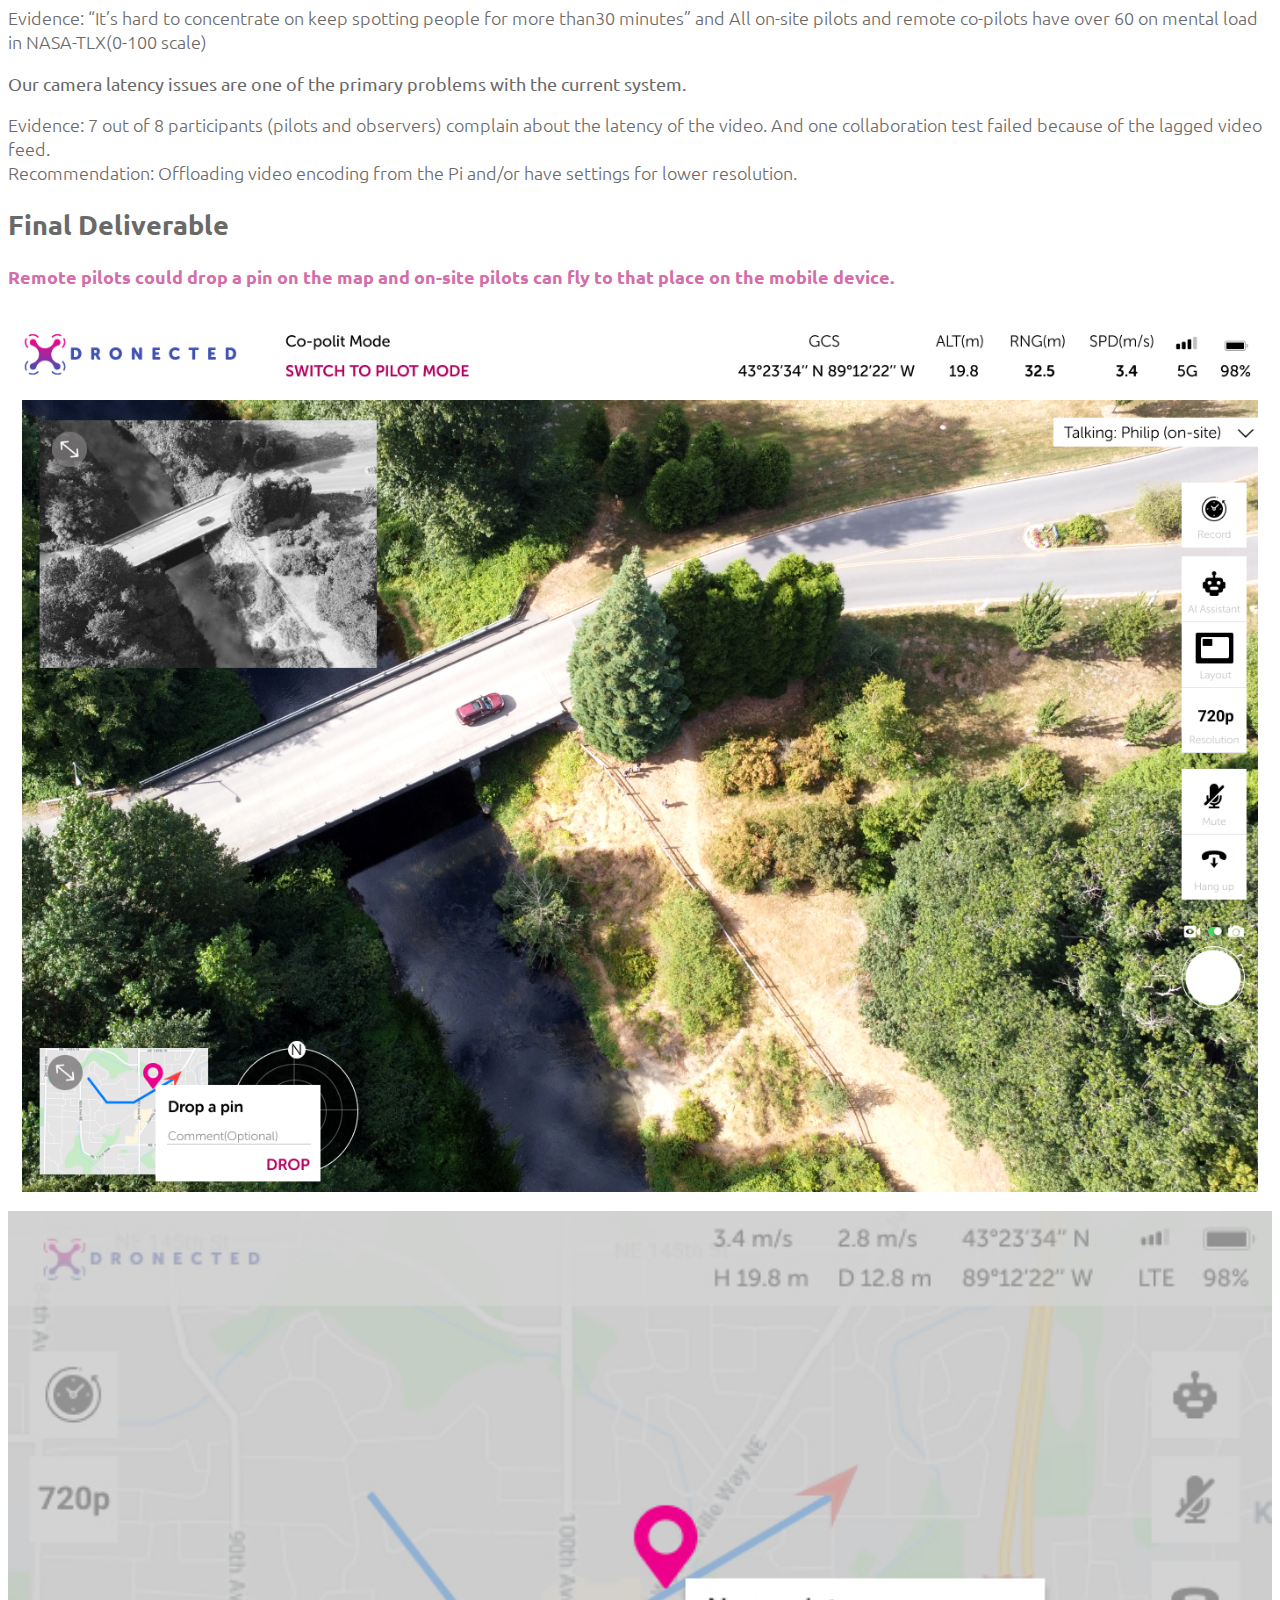
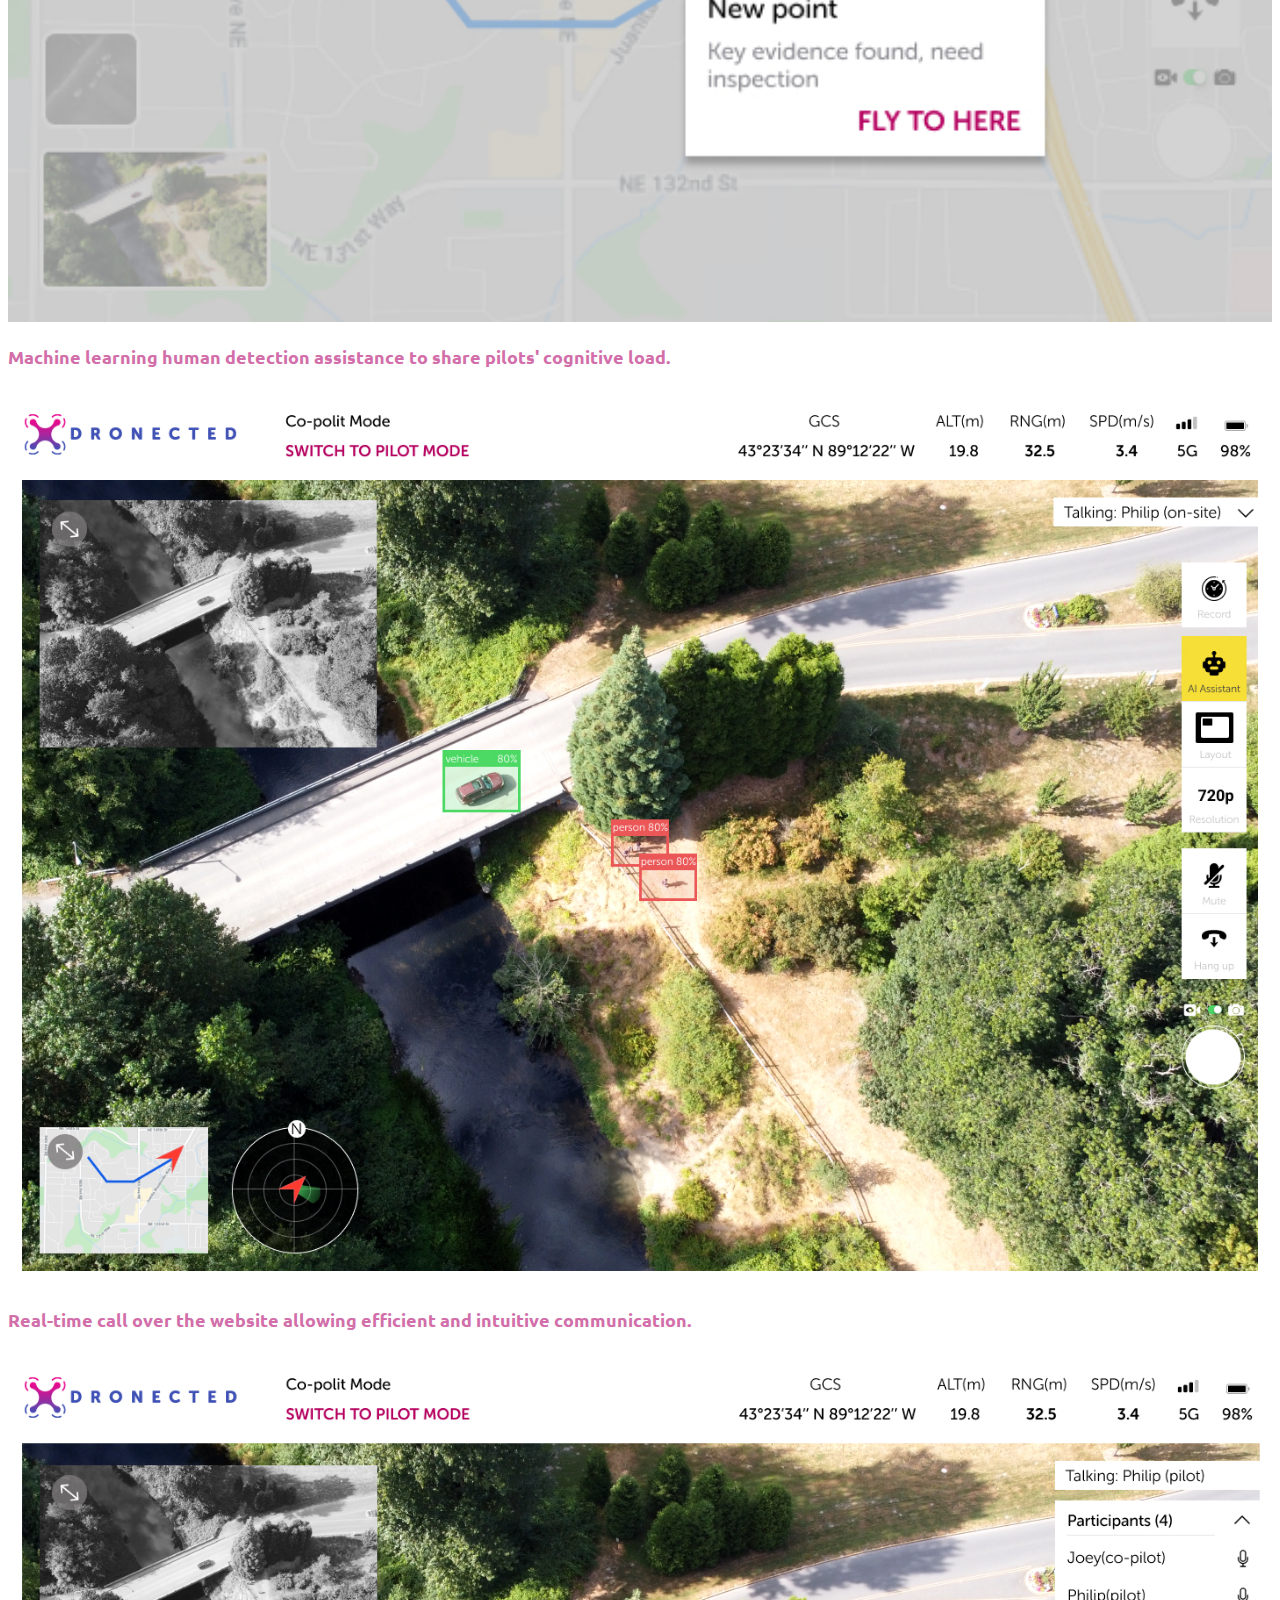
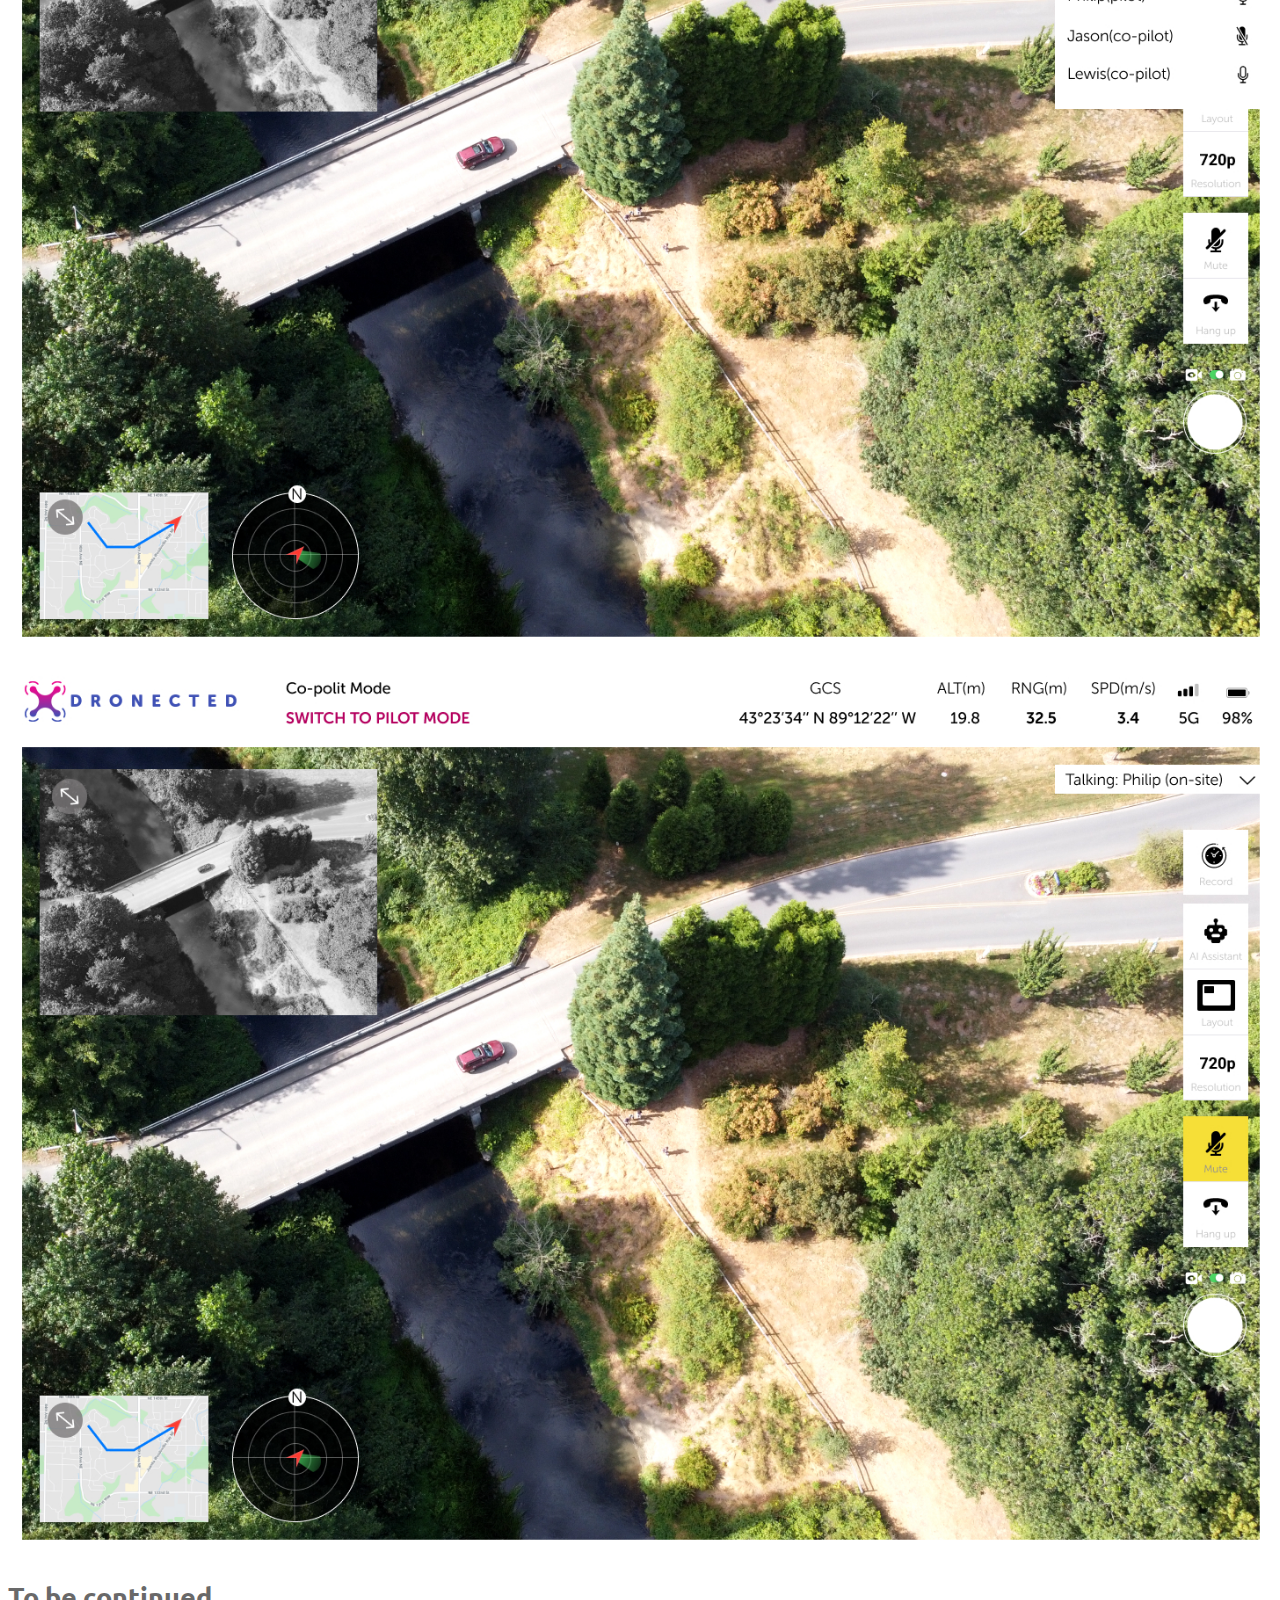
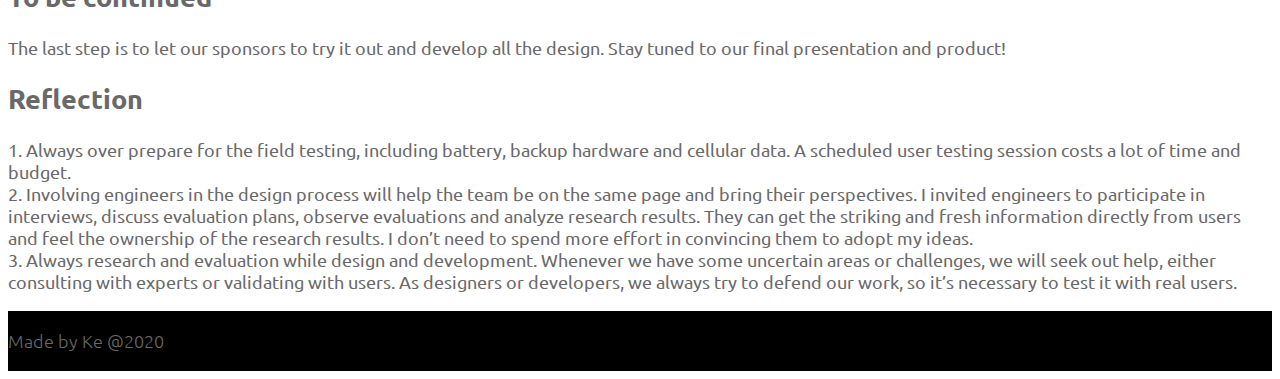
==== commit b0763463: "add theraview and style of home]" ====
--- a/dronected.html
+++ b/dronected.html
@@ -13,9 +13,18 @@
     <script src="https://code.jquery.com/jquery-3.5.1.slim.min.js" integrity="sha384-DfXdz2htPH0lsSSs5nCTpuj/zy4C+OGpamoFVy38MVBnE+IbbVYUew+OrCXaRkfj" crossorigin="anonymous"></script>
     <script src="https://cdn.jsdelivr.net/npm/bootstrap@4.5.3/dist/js/bootstrap.bundle.min.js" integrity="sha384-ho+j7jyWK8fNQe+A12Hb8AhRq26LrZ/JpcUGGOn+Y7RsweNrtN/tE3MoK7ZeZDyx" crossorigin="anonymous"></script>
 
-    <nav class="navbar sticky-top navbar-light bg-light">
-        <a class="navbar-brand" href="#">Ke Wang</a>
-        <a class="nav-item active"> About </a>
+    <nav class="navbar sticky-top navbar-expand-lg navbar-light bg-light">
+        <a class="navbar-brand" href="index.html">Ke</a>
+        <button class="navbar-toggler" type="button" data-toggle="collapse" data-target="#navbarNav" aria-controls="navbarNav" aria-expanded="false" aria-label="Toggle navigation">
+            <span class="navbar-toggler-icon"></span>
+        </button>
+        <div class="collapse navbar-collapse">
+            <ul class="navbar-nav navbar-right nav">
+                <li class="nav-item">
+                    <a class="nav-link" href="index.html">WORK <span class="sr-only">(current)</span></a>
+                </li>
+            </ul>
+        </div>
     </nav>
 
     <img id="banner" src="res/Desktop%20-%205.jpg">
@@ -34,10 +43,10 @@
                         <div class="col"><p>June 2020 - Present</p></div>
                         <div class="w-100"></div>
                         <div class="col-2"><p><b>Role: </b></p></div>
-                        <div class="col"><p>Lead the primary user research and user evaluation, translate insights into actionable design solutions; <br> In charge of UX design, designed the website and mobile interface and developed the front-end</p></div>
+                        <div class="col"><p>Lead the primary user research and user evaluation, translate insights into actionable design solutions; <br> In charge of UX design, designed the website and mobile interface and developed the front-end website;</p></div>
                         <div class="w-100"></div>
                         <div class="col-2"><p><b>Team: </b></p></div>
-                        <div class="col"><p>Isaac Boger: Electronic Engineer <br> Wenbo Zhong: Software Engineer <br> Justin Ho: Mechanical Engineer <br> ChunAn Ku: Business Manager and Software Engineer</p></div>
+                        <div class="col"><p>Ke Wang: UX Researcher and Designer <br> Isaac Boger: Electronic Engineer <br> Wenbo Zhong: Software Engineer <br> Justin Ho: Mechanical Engineer <br> ChunAn Ku: Business Manager and Software Engineer</p></div>
                         <div class="w-100"></div>
                         <div class="col-2"><p><b>Sponsor: </b></p></div>
                         <div class="col"><img src="res/T-Mobile_New_Logo_Primary_RGB_M-on-W%20(1).jpg" style="width:10%"></div>
@@ -251,6 +260,13 @@
             </div>
         </div>
     </div>
+    <footer class="footer bg-light">
+        <div class="row">
+            <div class="col-md-12 text-center">
+                Made by Ke @2020
+            </div>
+        </div>
+    </footer>
 
 </body>
 <footer></footer>
--- a/index.css
+++ b/index.css
@@ -68,11 +68,34 @@
 }
 
 .footer {
-    position: fixed;
     bottom: 0;
     width: 100%;
     /* Set the fixed height of the footer here */
     height: 60px;
     line-height: 60px; /* Vertically center the text there */
     background-color: #f5f5f5;
+}
+
+.top-buffer {
+    padding-top:20vh;
+}
+
+.home{
+    background-color: #F7F7F7;
+    color:black;
+}
+.full-height{
+    height:70vh;
+}
+
+.intro-header{
+    font-family: 'Markazi Text', serif;
+}
+
+.bg-light{
+    background-color: black;
+}
+
+.theraview-b{
+    color:#527E5A;
 }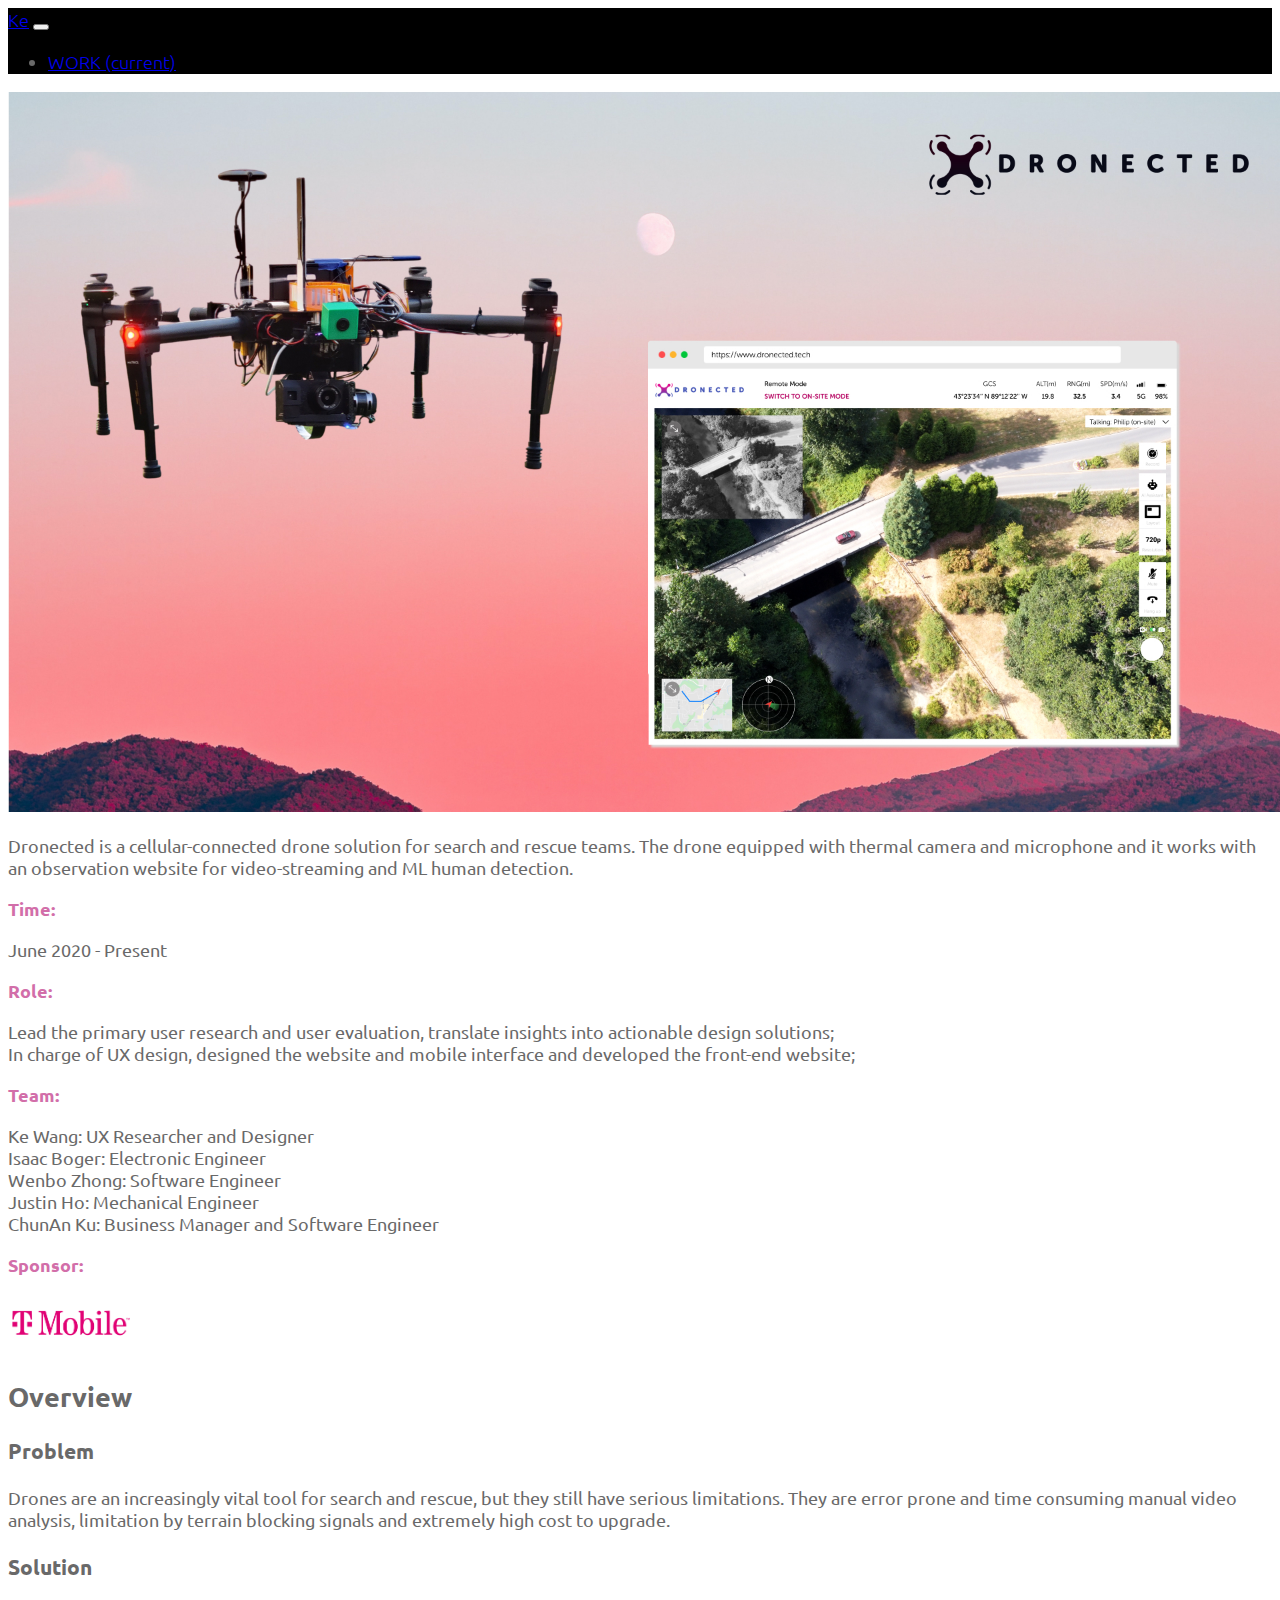
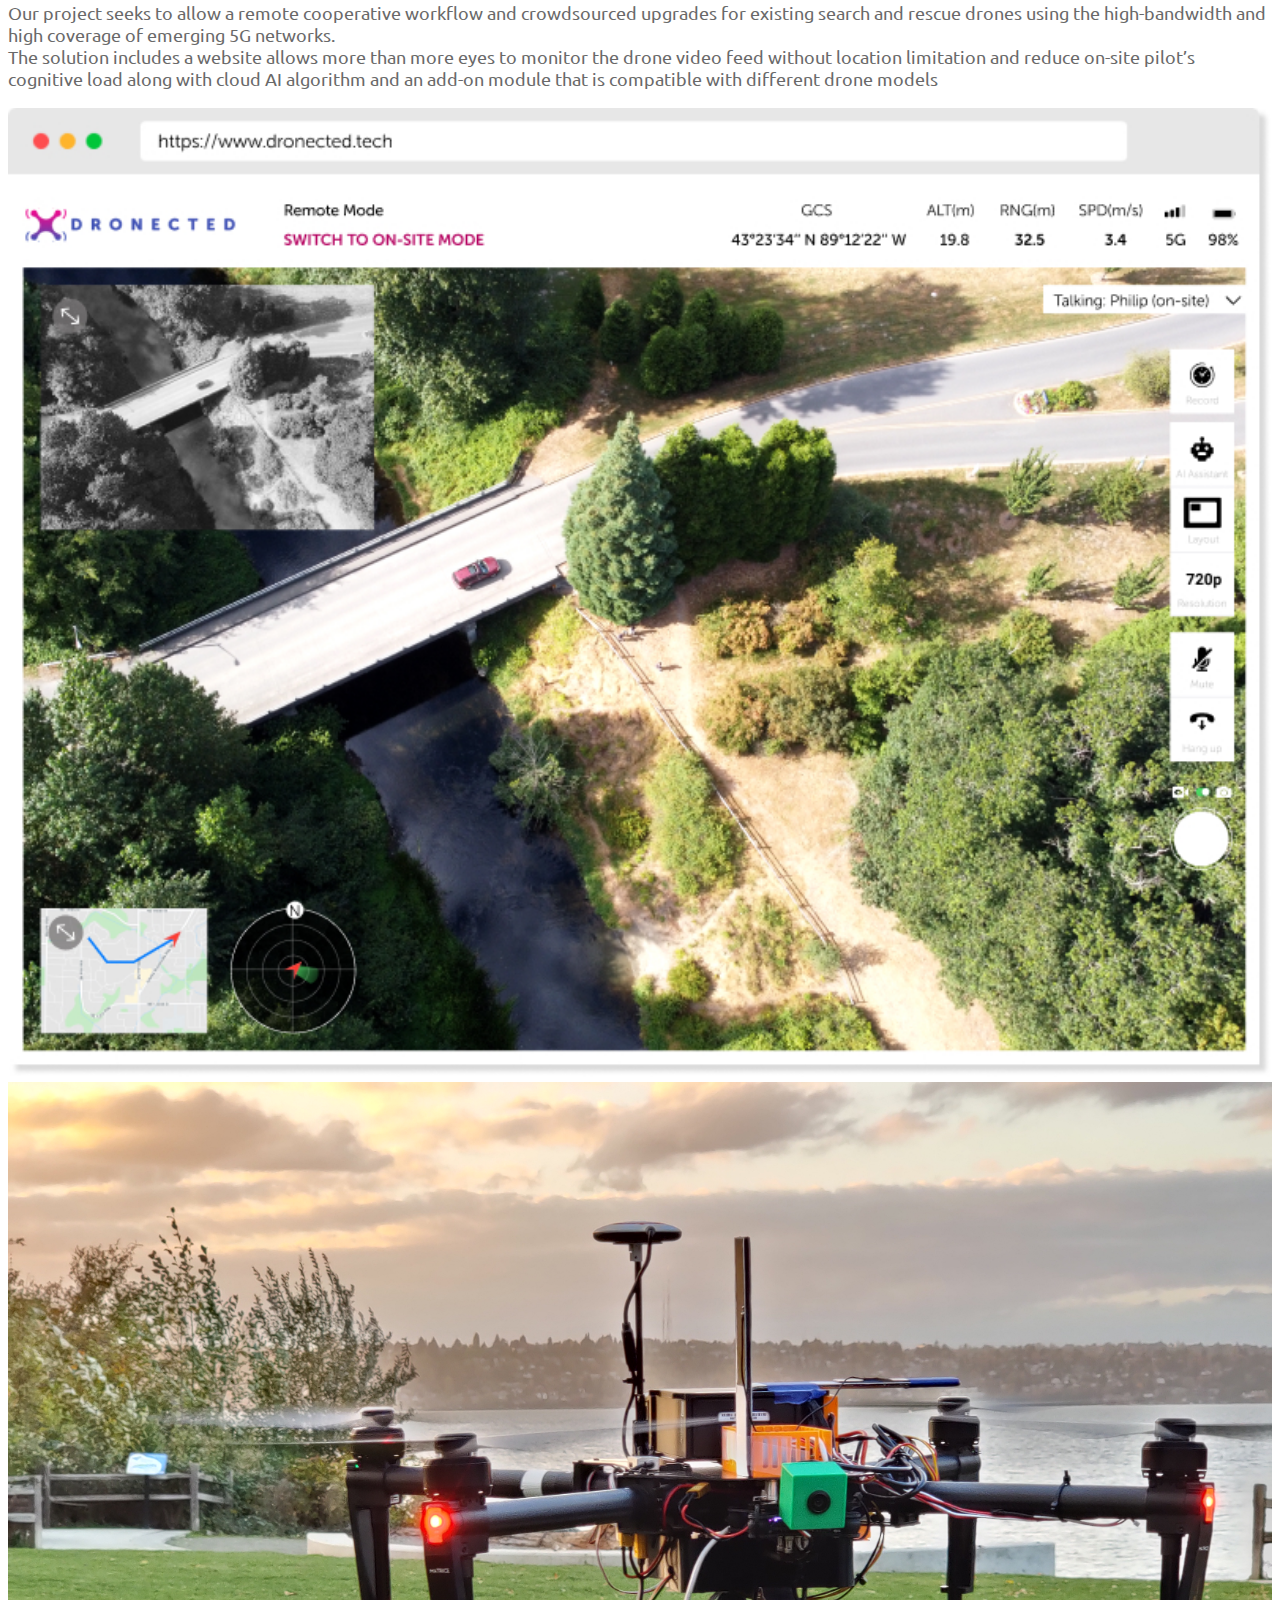
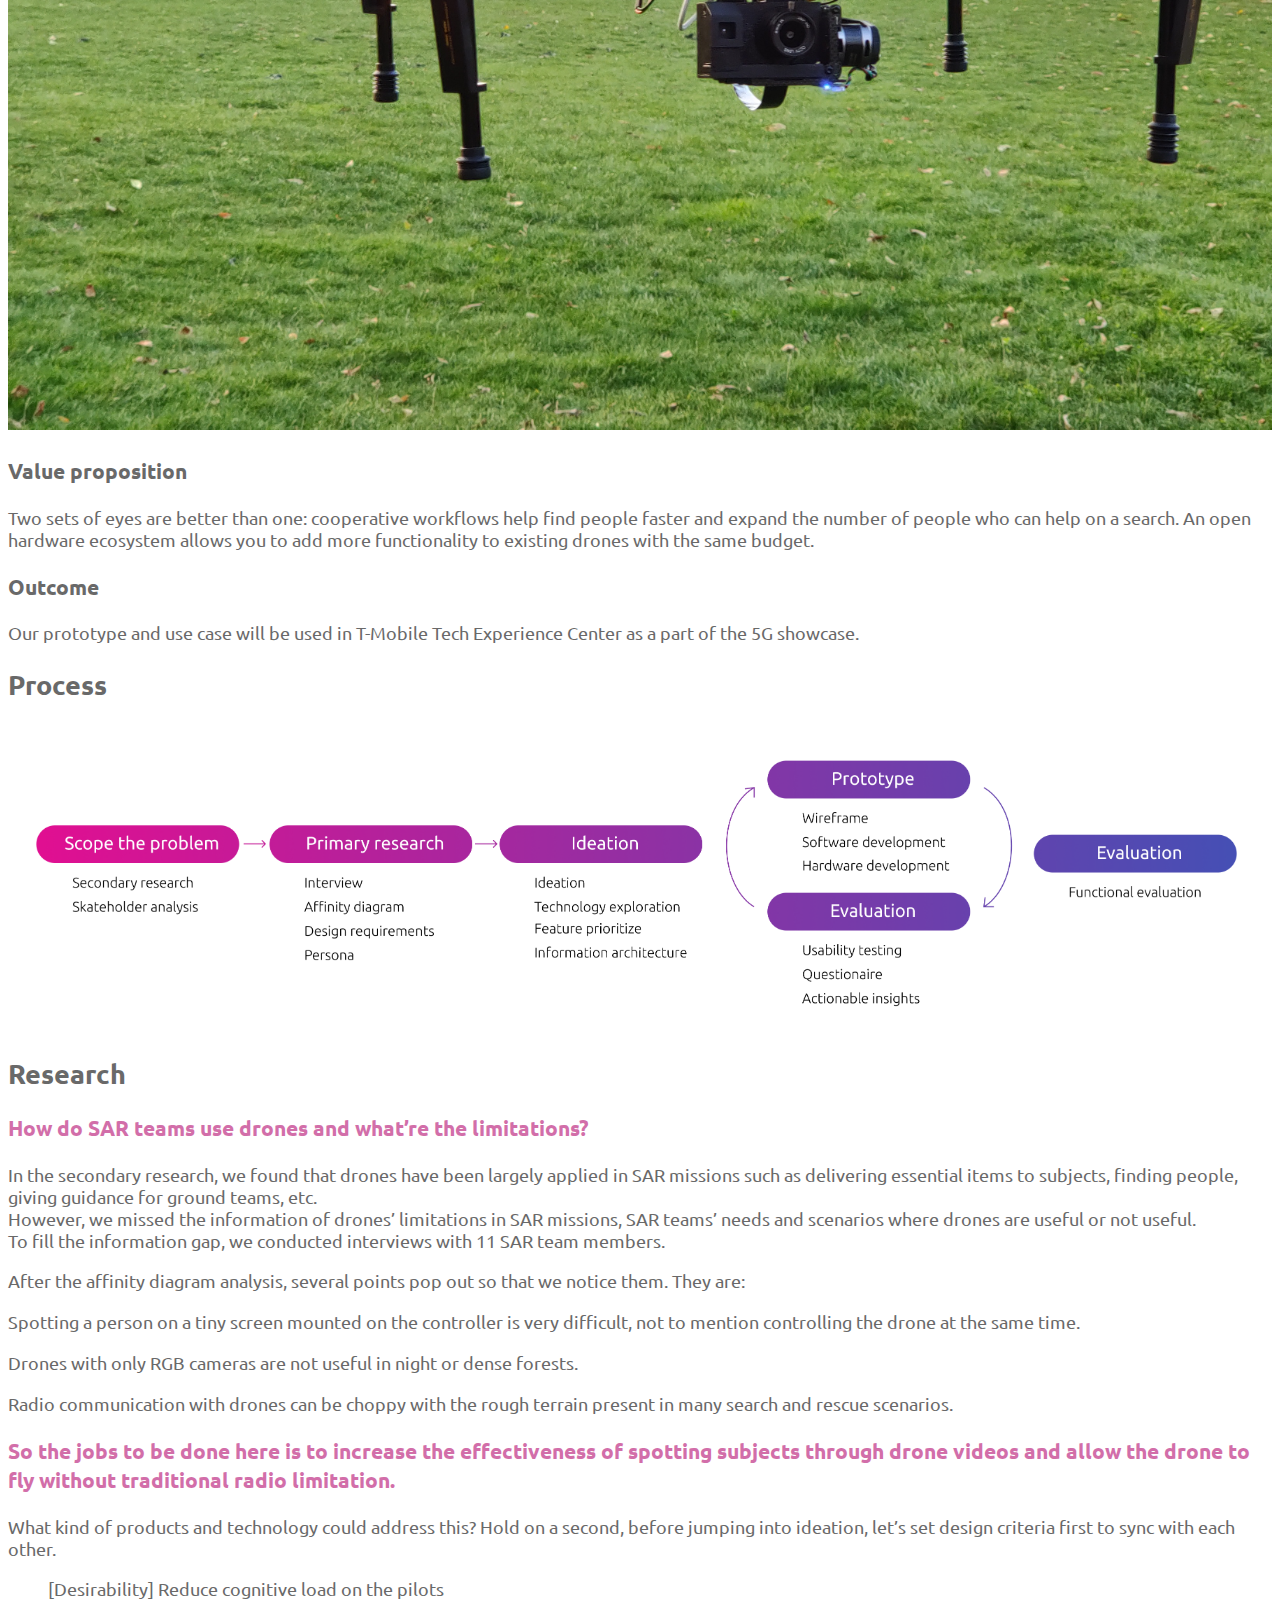
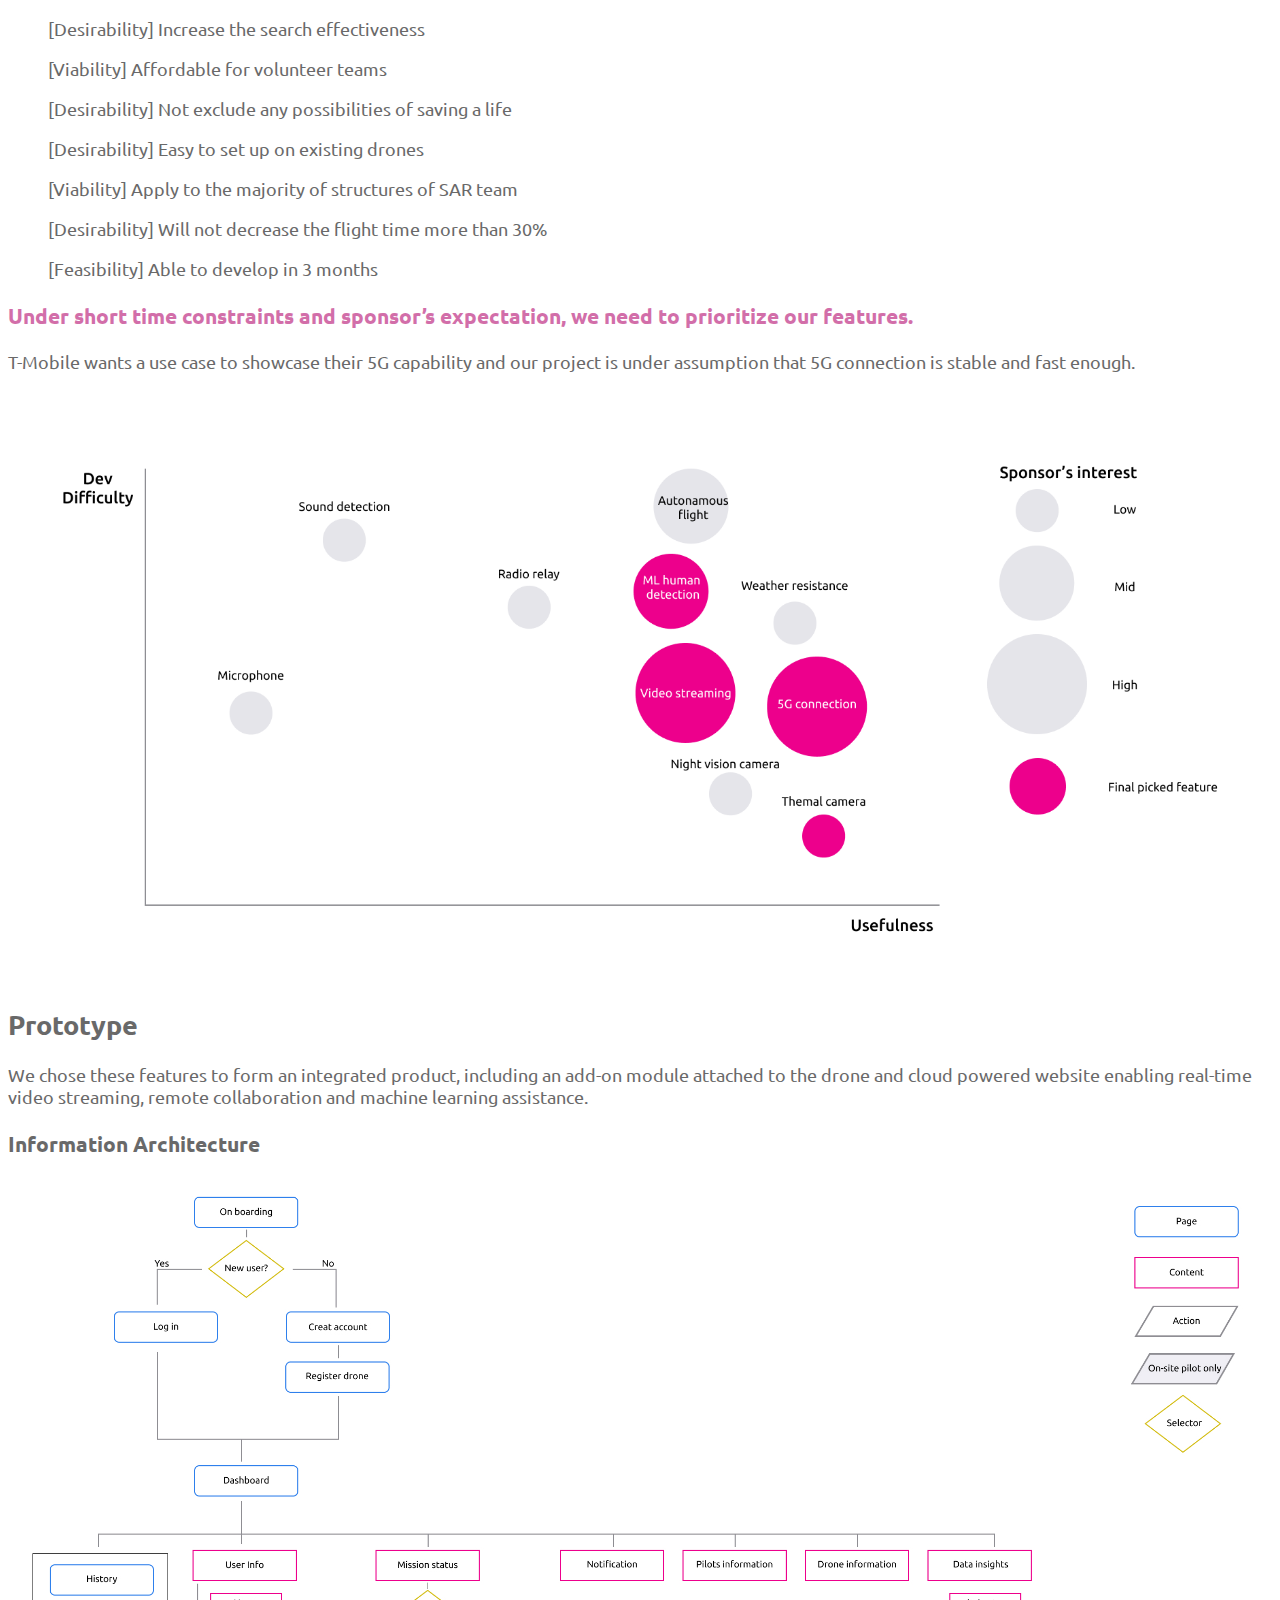
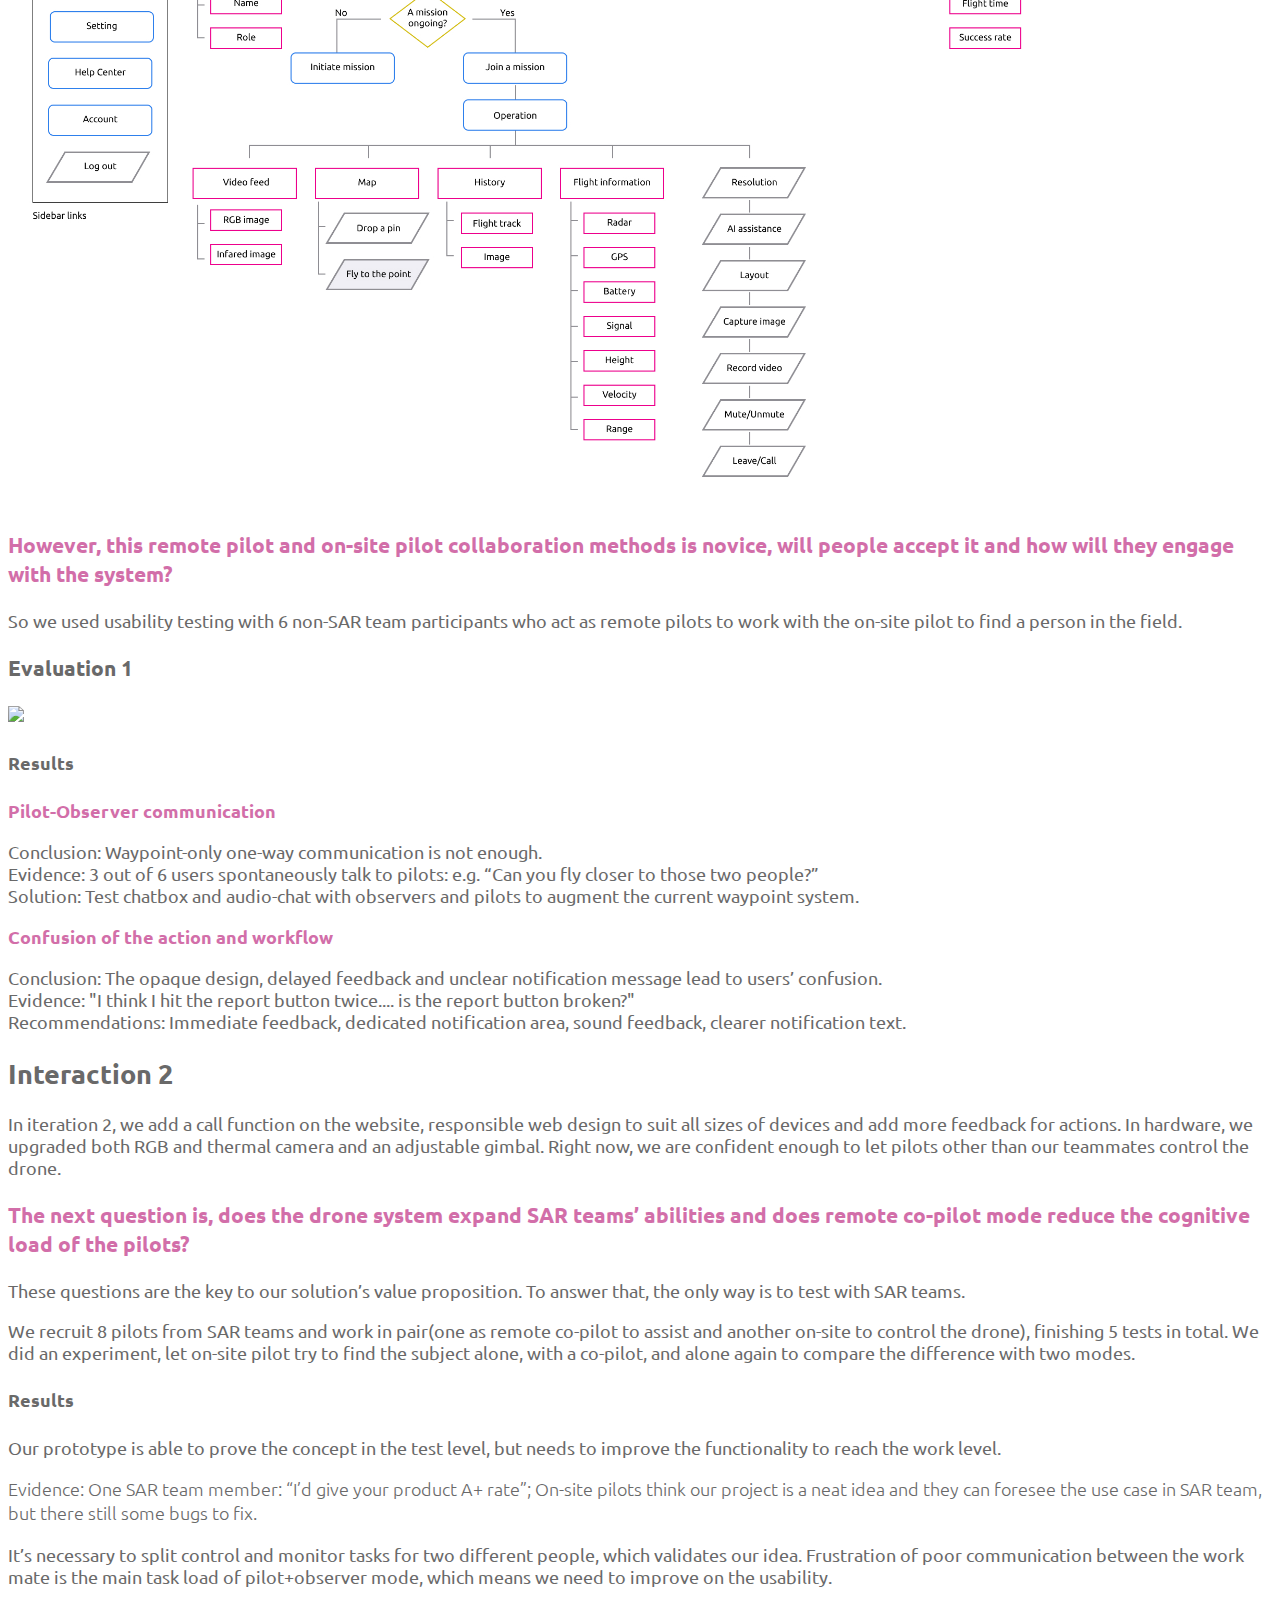
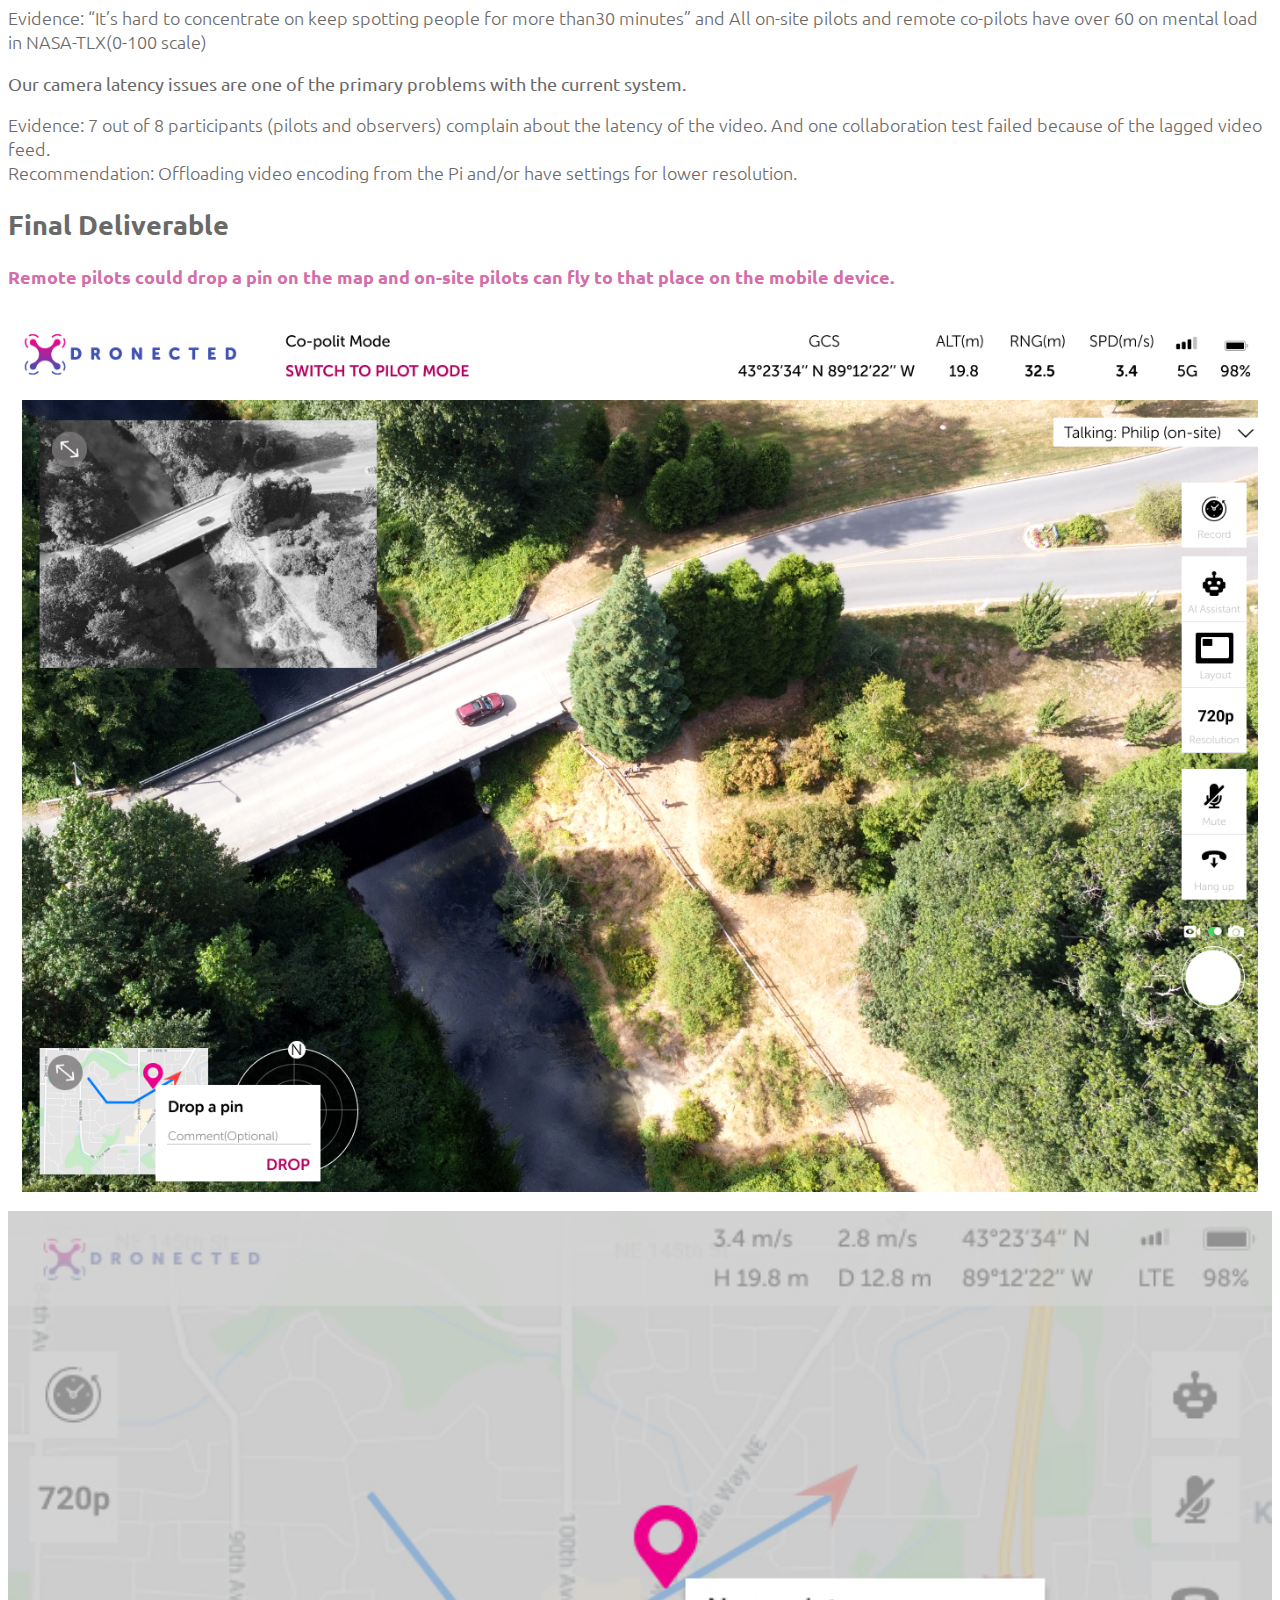
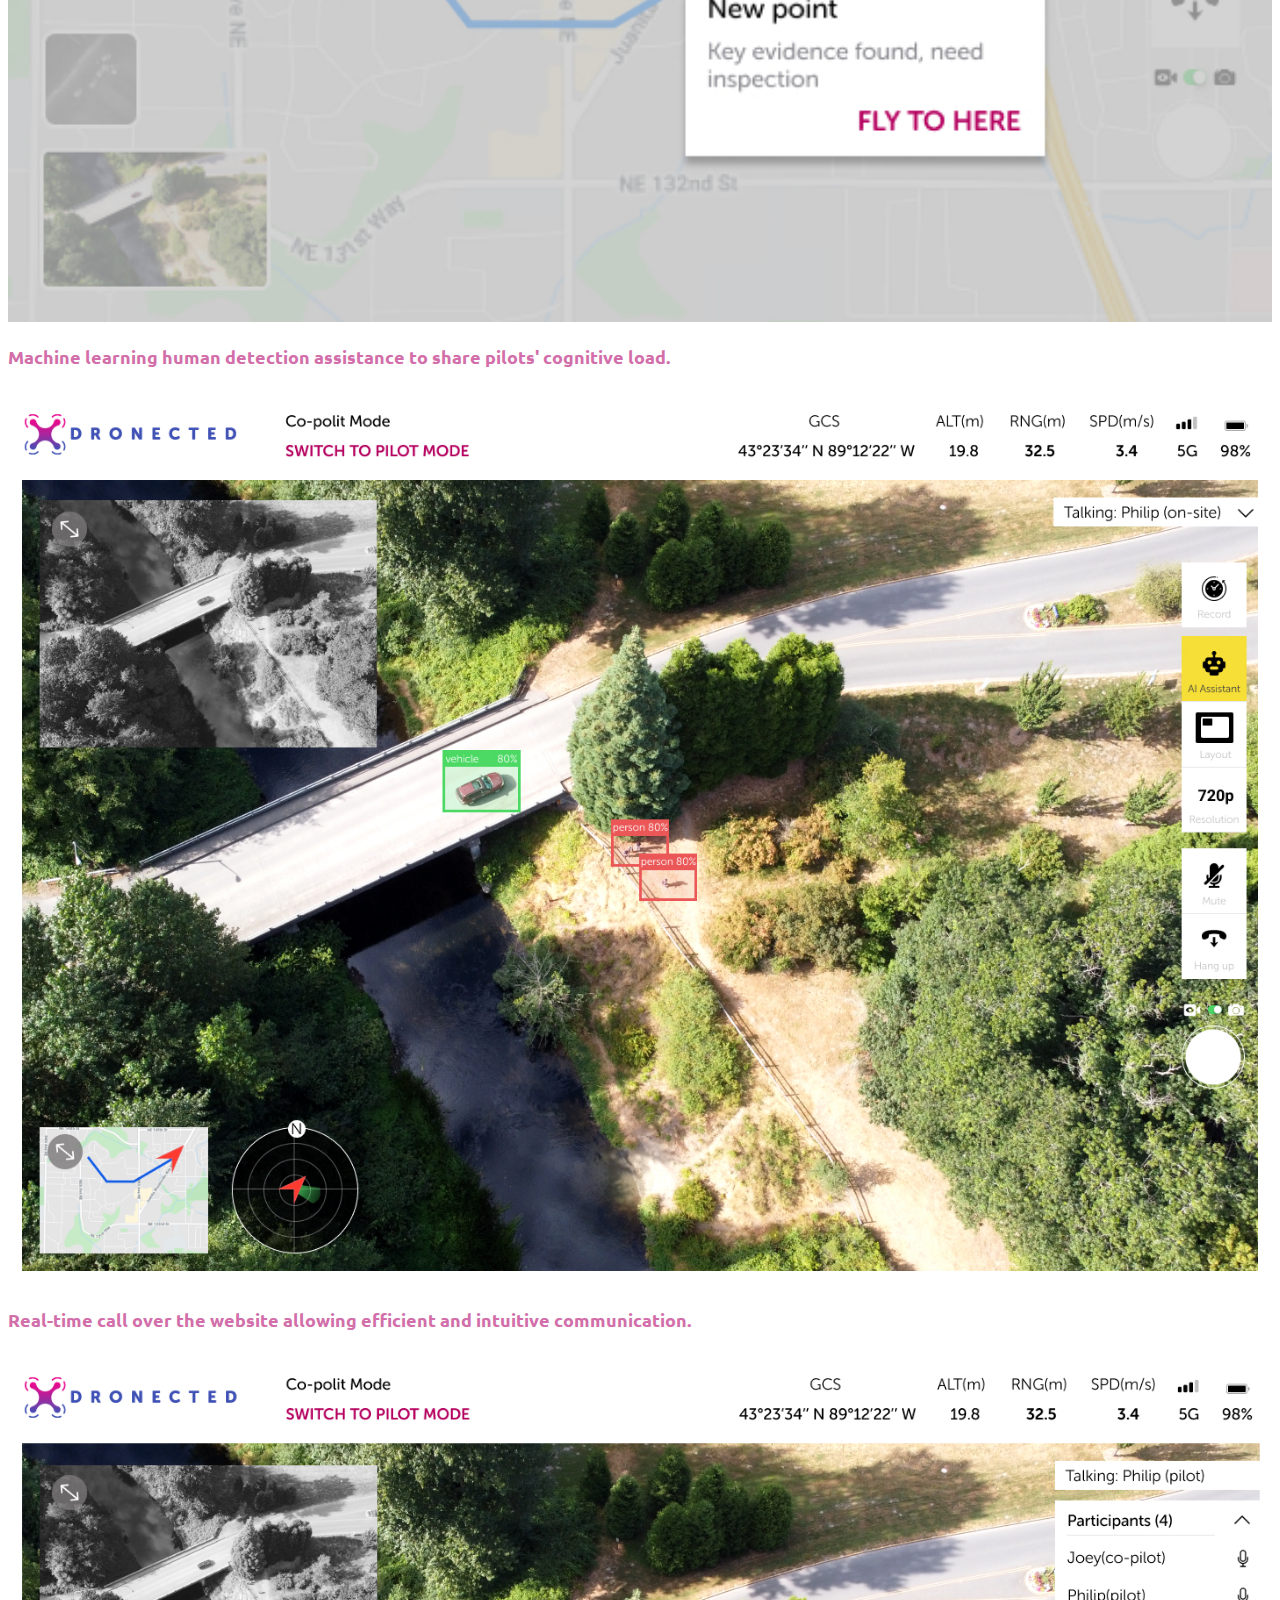
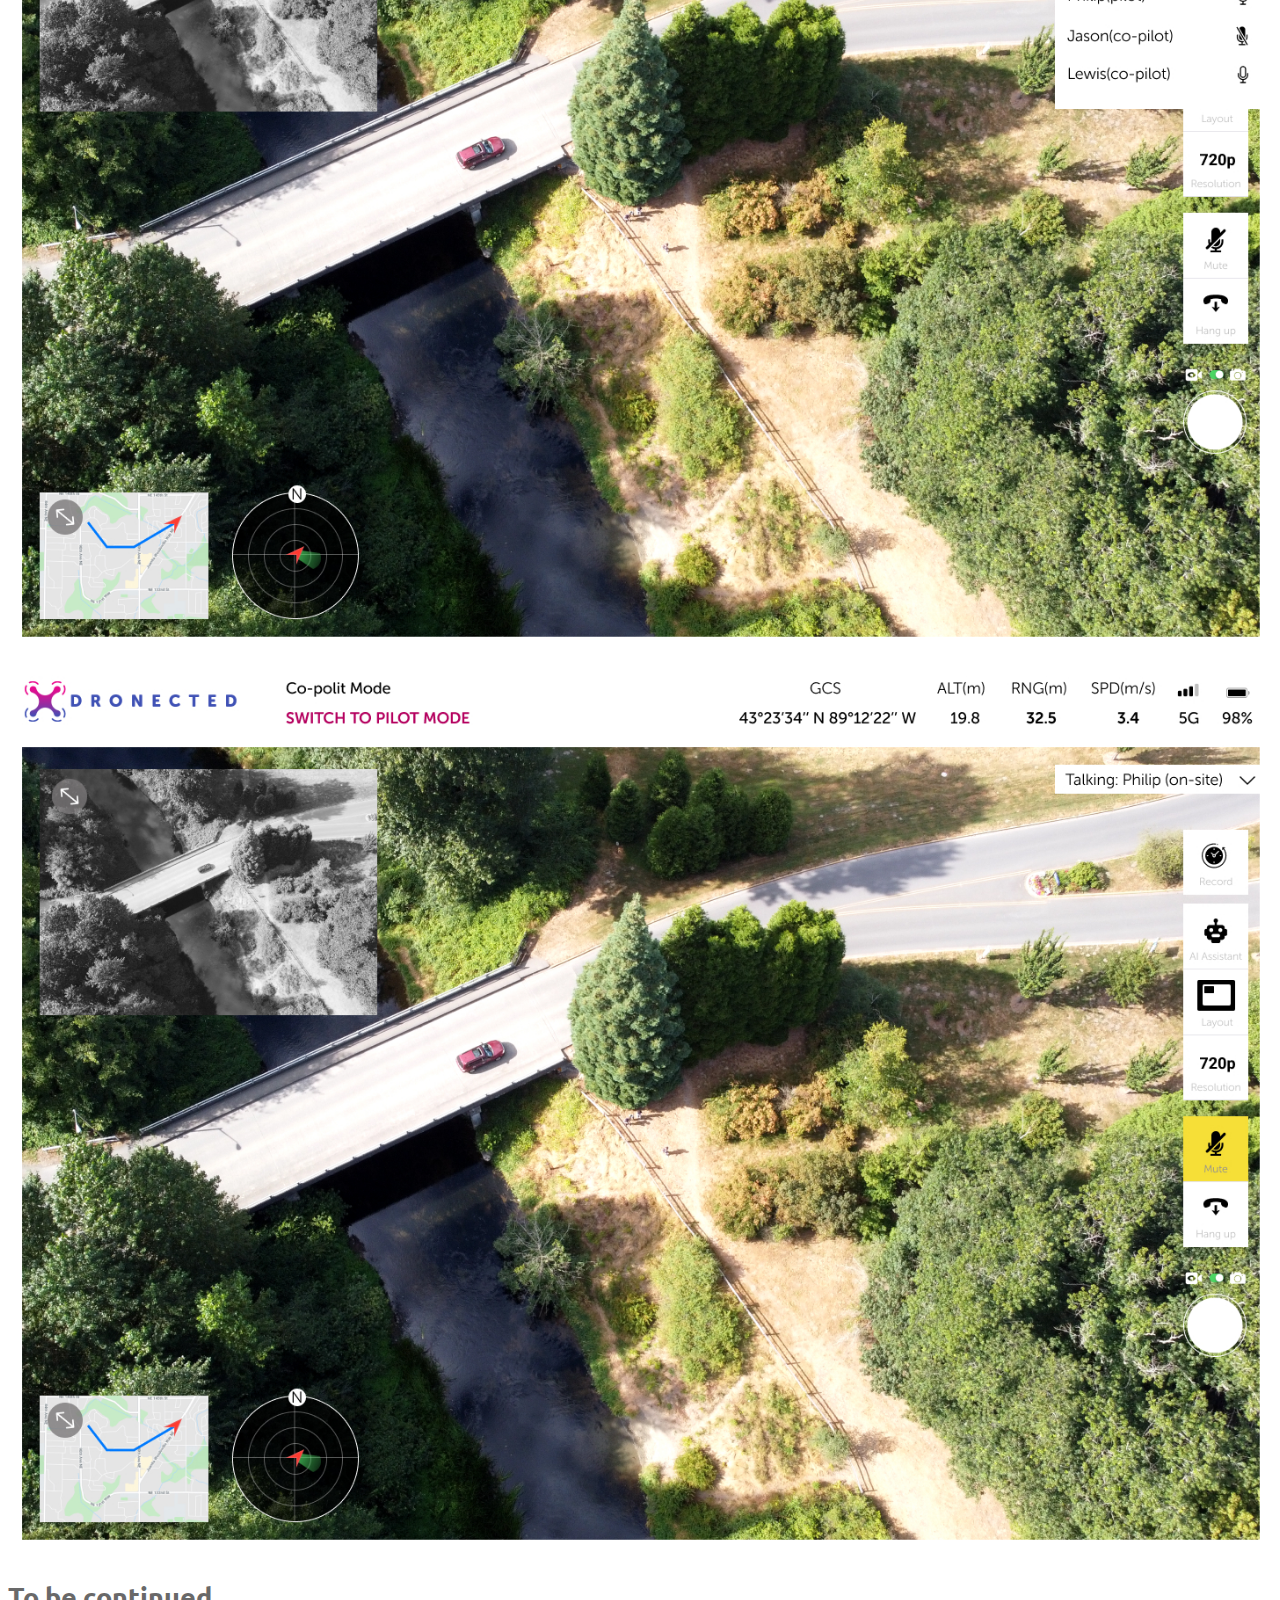
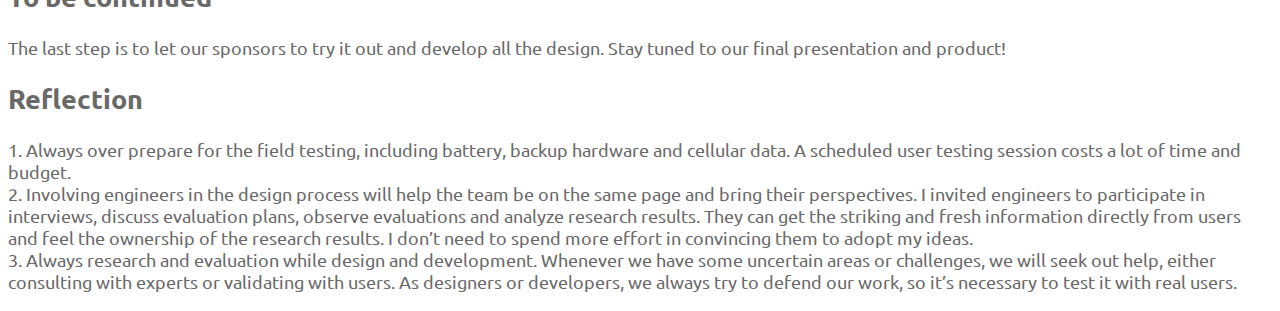
==== commit a1a46119: "minor changes" ====
--- a/dronected.html
+++ b/dronected.html
@@ -7,7 +7,7 @@
     <!-- Bootstrap CSS -->
     <link rel="stylesheet" href="https://cdn.jsdelivr.net/npm/bootstrap@4.5.3/dist/css/bootstrap.min.css" integrity="sha384-TX8t27EcRE3e/ihU7zmQxVncDAy5uIKz4rEkgIXeMed4M0jlfIDPvg6uqKI2xXr2" crossorigin="anonymous">
     <link rel="stylesheet" href="index.css">
-    <title>Ke Wang - Dronected</title>
+    <title>Dronected</title>
 </head>
 <body>
     <script src="https://code.jquery.com/jquery-3.5.1.slim.min.js" integrity="sha384-DfXdz2htPH0lsSSs5nCTpuj/zy4C+OGpamoFVy38MVBnE+IbbVYUew+OrCXaRkfj" crossorigin="anonymous"></script>
@@ -260,13 +260,6 @@
             </div>
         </div>
     </div>
-    <footer class="footer bg-light">
-        <div class="row">
-            <div class="col-md-12 text-center">
-                Made by Ke @2020
-            </div>
-        </div>
-    </footer>
 
 </body>
 <footer></footer>
